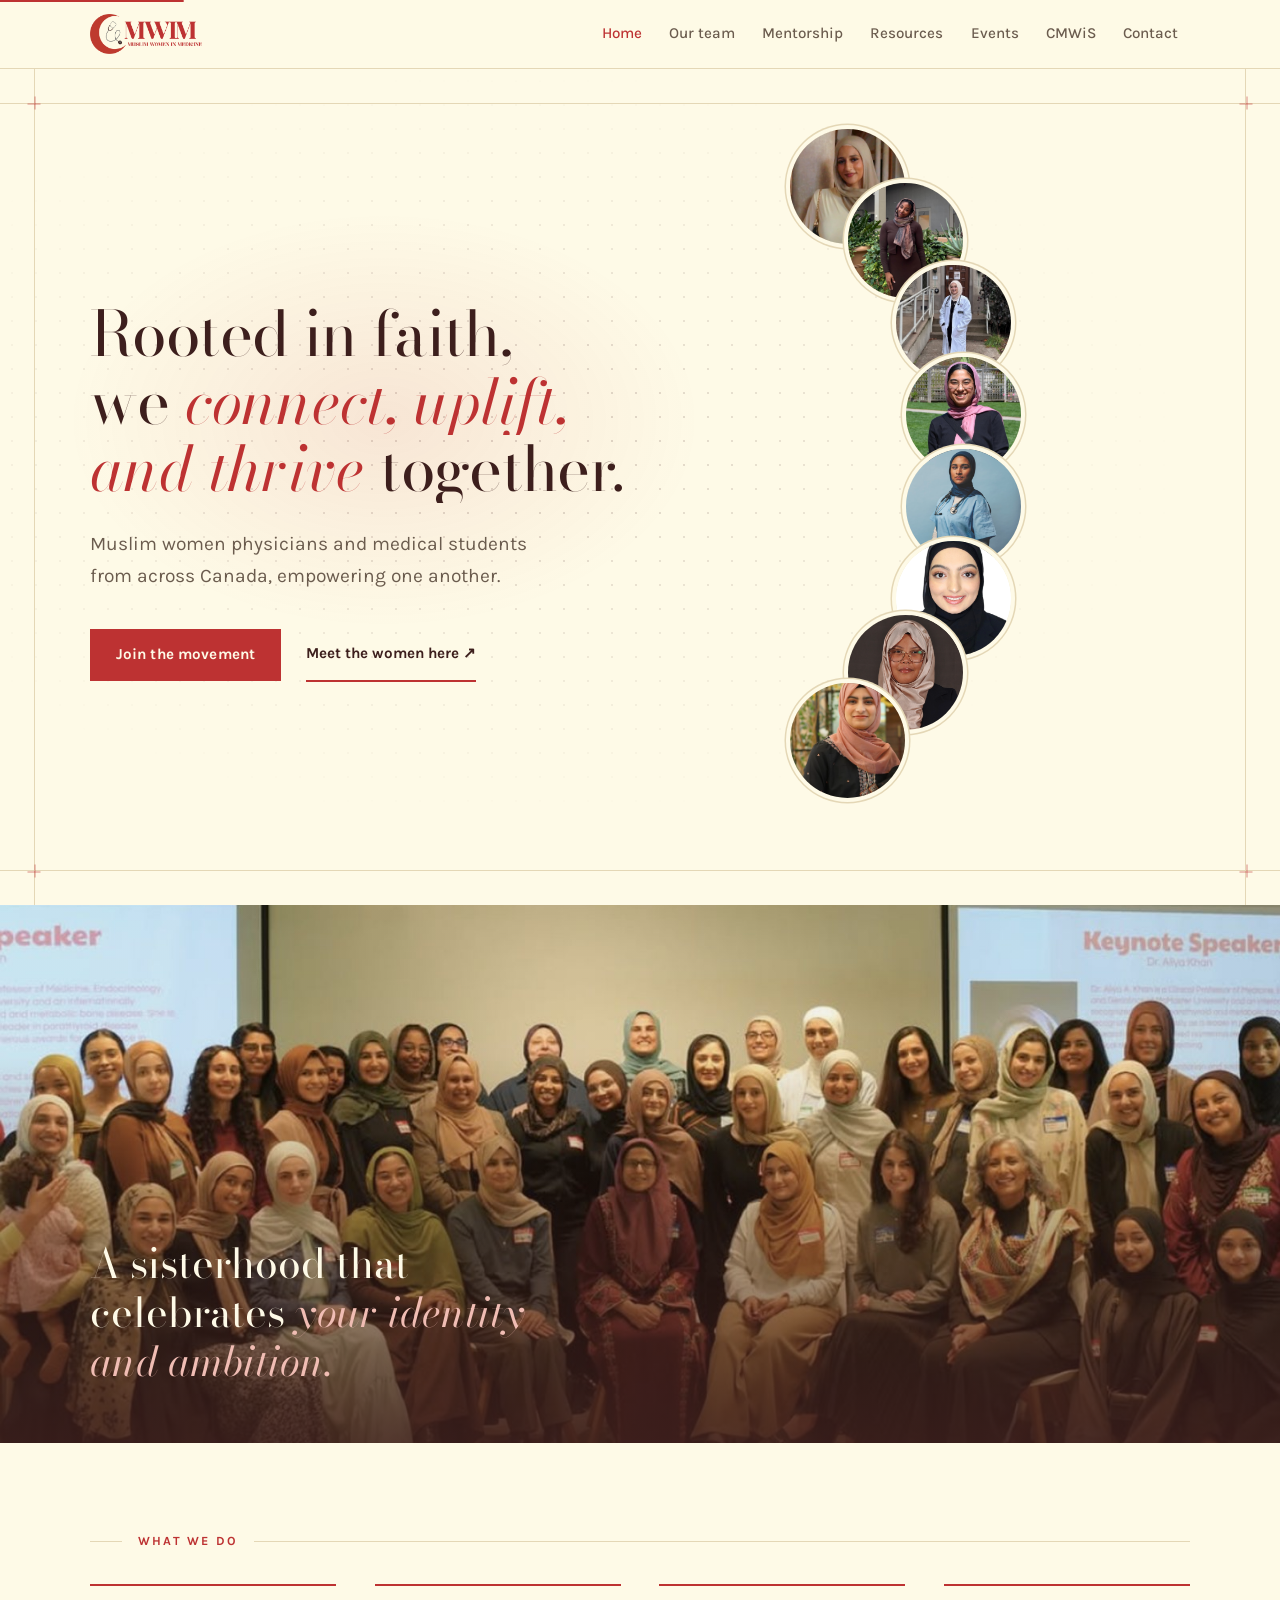
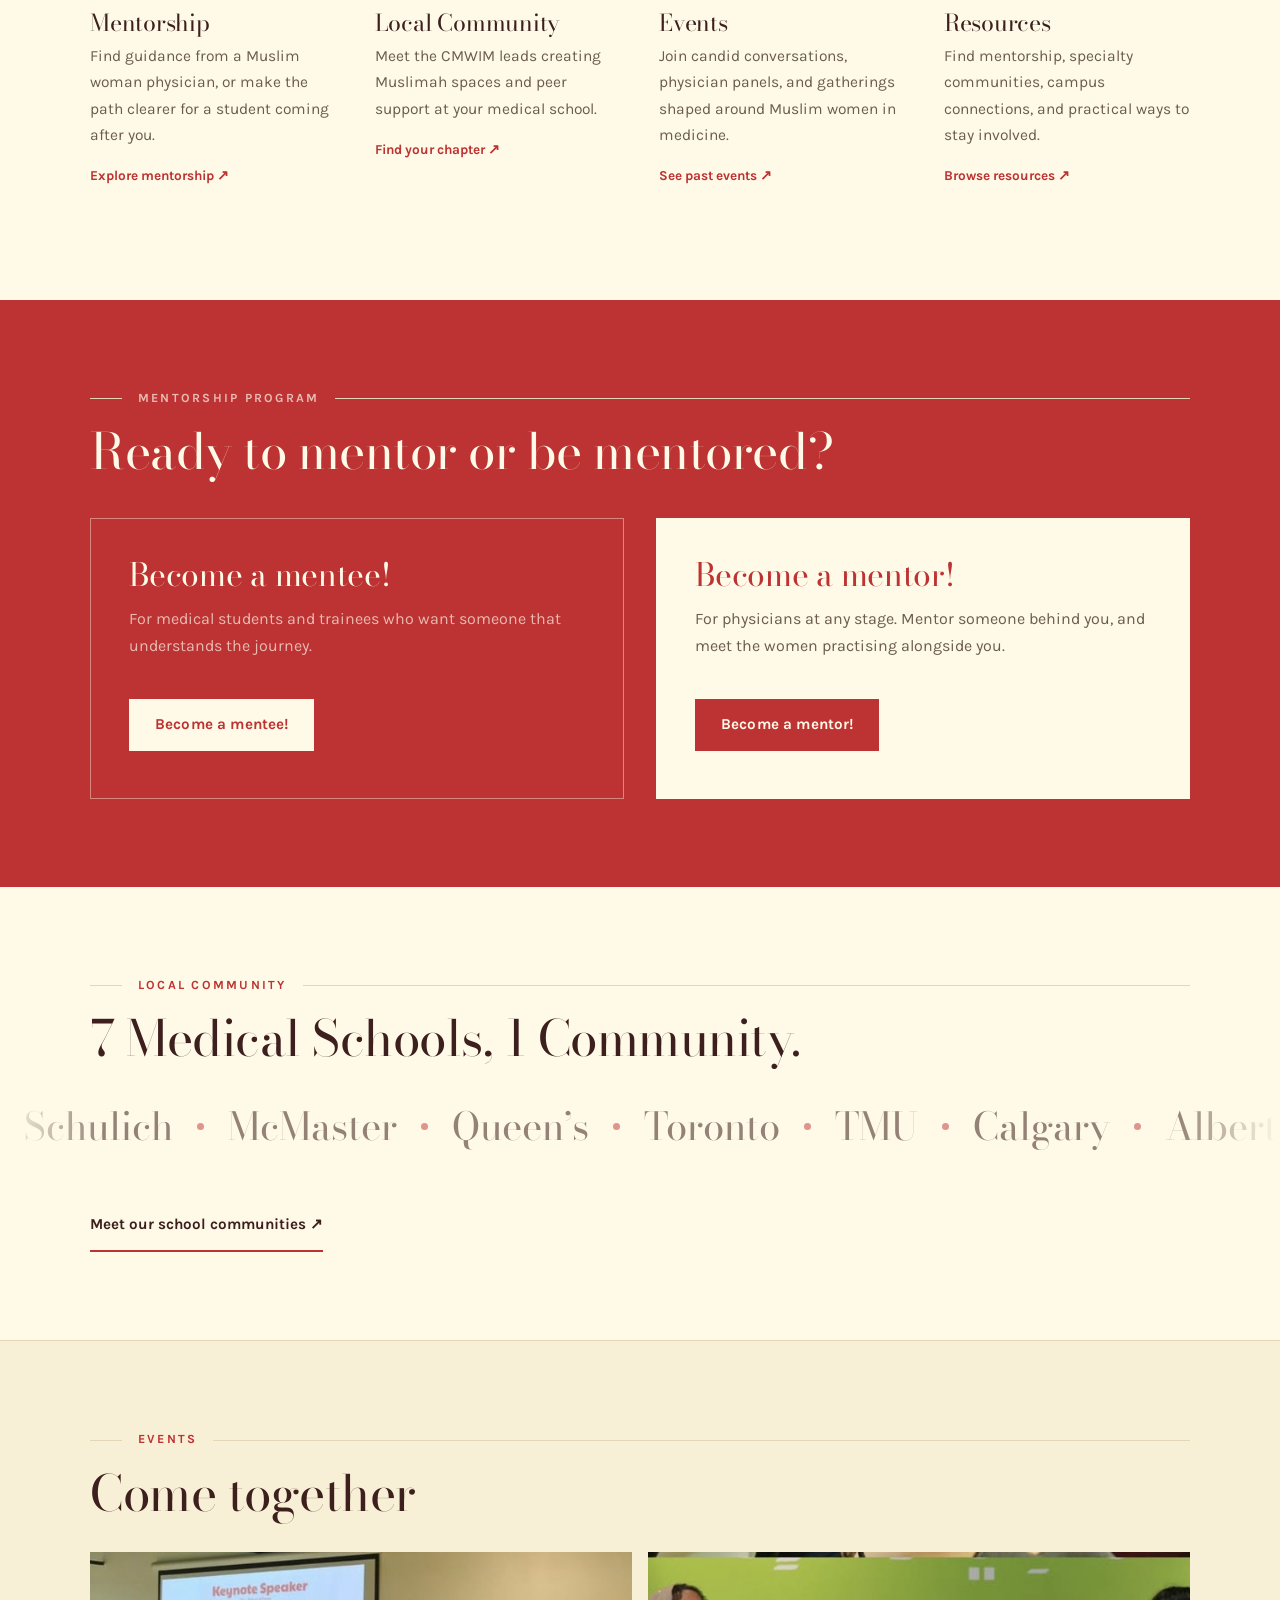
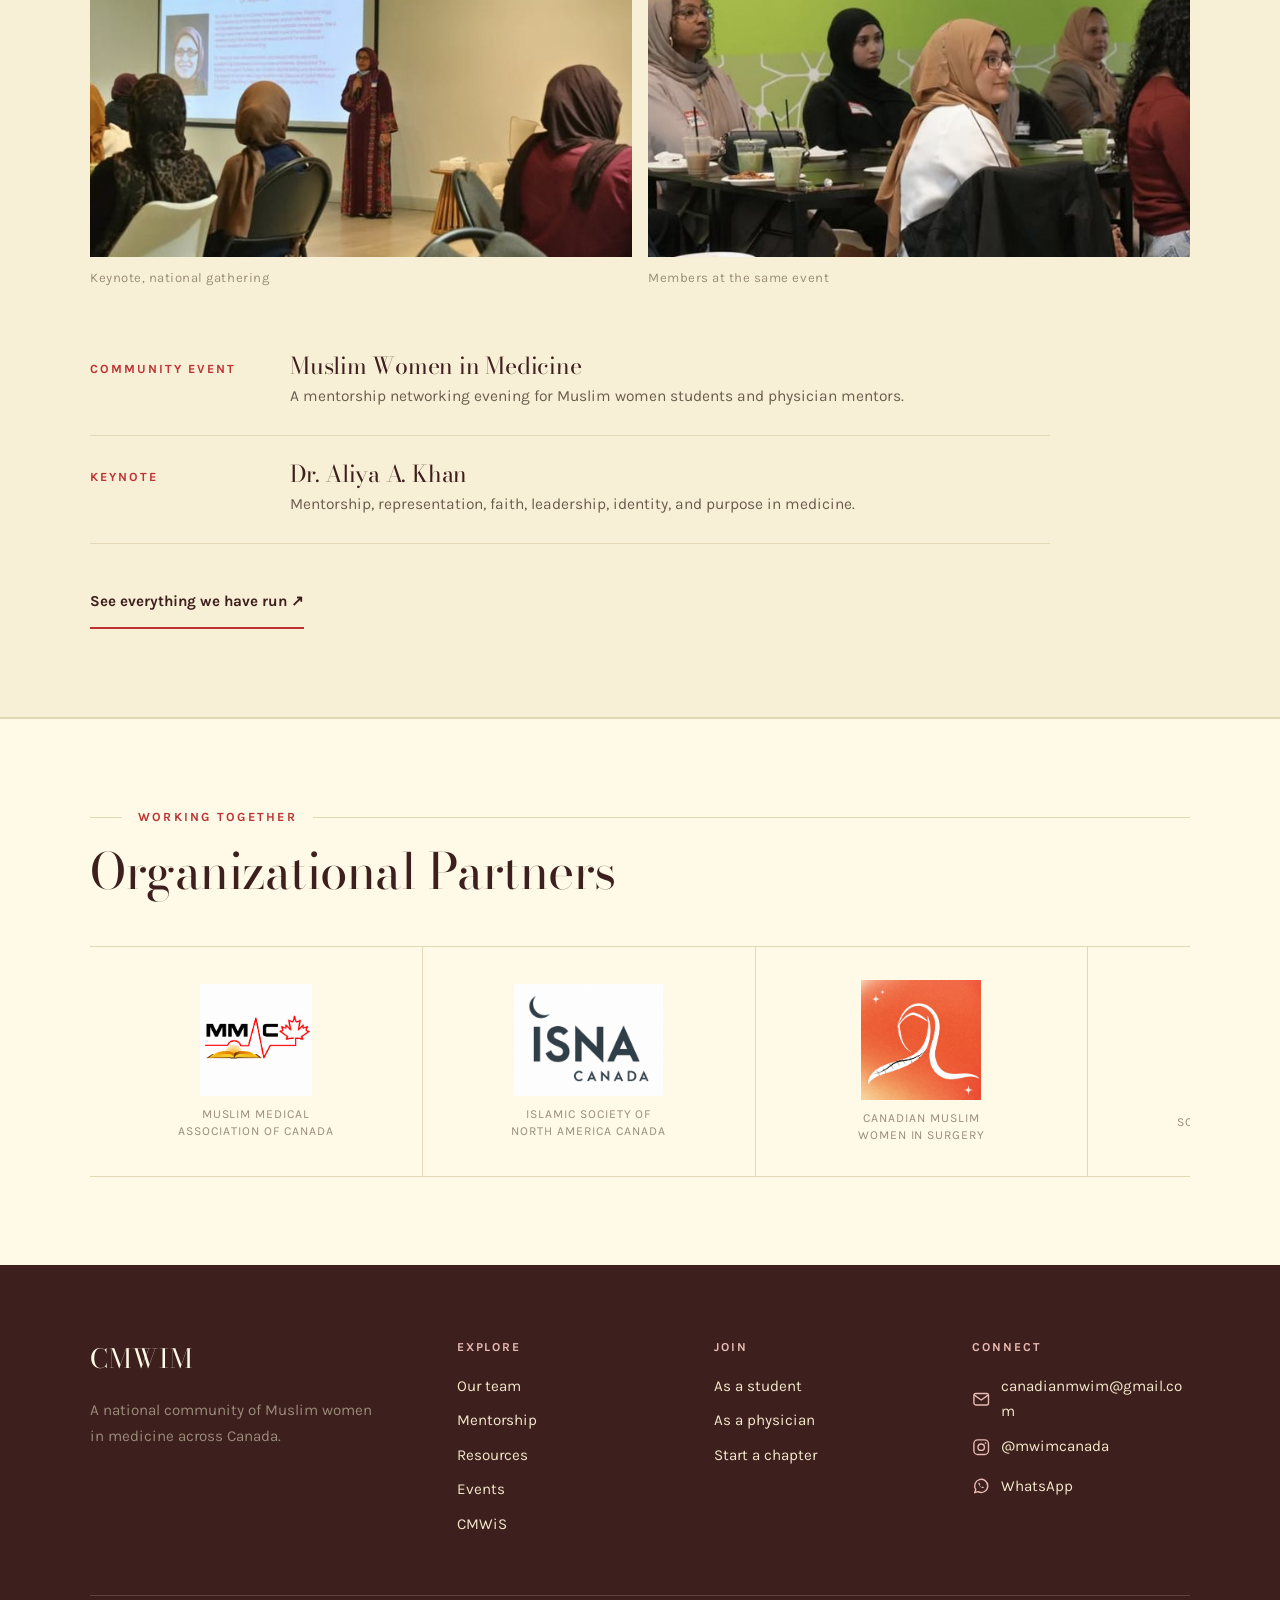
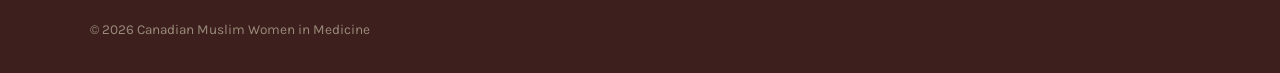
==== index.html @ daea1cd8 "Preserve homepage linked heading styles" ====
<!DOCTYPE html>
<html lang="en">
<head>
<meta charset="utf-8">
<meta name="viewport" content="width=device-width, initial-scale=1">
<title>CMWIM | Canadian Muslim Women in Medicine</title>
<meta name="description" content="Muslim women physicians and medical students from across Canada, empowering one another.">
<link rel="canonical" href="https://cmwim.org/">
<meta property="og:title" content="CMWIM | Canadian Muslim Women in Medicine">
<meta property="og:description" content="A national community of Muslim women across Canadian medicine.">
<meta property="og:type" content="website">
<meta name="theme-color" content="#BD3232">
<link rel="icon" href="assets/img/cmwim-favicon.png" type="image/png">
<link rel="preconnect" href="https://fonts.googleapis.com">
<link rel="preconnect" href="https://fonts.gstatic.com" crossorigin>
<link href="https://fonts.googleapis.com/css2?family=Bodoni+Moda:ital,opsz,wght@0,6..96,400;0,6..96,500;1,6..96,400&family=Karla:wght@400;500;700&display=swap" rel="stylesheet">
<script>document.documentElement.className+=" js";</script>
<link rel="stylesheet" href="assets/css/cmwim.css">
</head>
<body>
<a class="skip-link" href="#main">Skip to main content</a>
<div class="progress" id="progress" aria-hidden="true"></div>

<header class="site-head">
  <div class="wrap head-in">
    <a class="brand" href="index.html"><img src="assets/img/cmwim-logo-transparent.png" alt="CMWIM — Muslim Women in Medicine"></a>
    <button class="nav-toggle" type="button" aria-expanded="false" aria-controls="nav" aria-label="Menu"><span></span><span></span><span></span></button>
    <nav class="nav" id="nav" aria-label="Primary">
      <a href="index.html" aria-current="page">Home</a>
      <a href="team.html">Our team</a>
      <a href="mentorship.html">Mentorship</a>
      <a href="resources.html">Resources</a>
      <a href="events.html">Events</a>
      <a href="cmwis.html">CMWiS</a>
      <a href="contact.html">Contact</a>
    </nav>
  </div>
</header>

<main id="main">

  <section class="hero">
    <div class="hero-dots" aria-hidden="true"></div>
    <div class="hero-glow" aria-hidden="true"></div>
    <div class="hero-frame" aria-hidden="true">
      <i class="h" style="top:34px"></i><i class="h" style="bottom:34px"></i>
      <i class="v" style="left:34px"></i><i class="v" style="right:34px"></i>
      <i class="x" style="top:34px; left:34px; transform:translate(-50%,-50%)"></i>
      <i class="x" style="top:34px; right:34px; transform:translate(50%,-50%)"></i>
      <i class="x" style="bottom:34px; left:34px; transform:translate(-50%,50%)"></i>
      <i class="x" style="bottom:34px; right:34px; transform:translate(50%,50%)"></i>
    </div>
    <div class="wrap hero-grid">
      <div>
        <h1>
          <span class="hero-line"><span style="--d:80ms">Rooted in faith,</span></span>
          <span class="hero-line"><span style="--d:200ms">we <em>connect, uplift,</em></span></span>
          <span class="hero-line"><span style="--d:320ms"><em>and thrive</em> together.</span></span>
        </h1>
        <p class="hero-lede" data-reveal style="--d:520ms">Muslim women physicians and medical students from across Canada, empowering one another.</p>
        <div class="acts" data-reveal style="--d:640ms">
          <a class="act" href="#join">Join the movement</a>
          <a class="act-line" href="team.html">Meet the women here <span>&#8599;</span></a>
        </div>
      </div>
      <div class="arc" aria-hidden="true">
        <img class="arc-face" src="assets/img/team/noorq_western.png" alt="" width="118" height="118" style="left:92px; top:-28px; animation-delay:600ms;">
        <img class="arc-face" src="assets/img/team/taifa_western.jpg" alt="" width="118" height="118" style="left:150px; top:26px; animation-delay:690ms;">
        <img class="arc-face" src="assets/img/team/noors_western.jpg" alt="" width="118" height="118" style="left:198px; top:108px; animation-delay:780ms;">
        <img class="arc-face" src="assets/img/team/tehrim_uoft.png" alt="" width="118" height="118" style="left:208px; top:200px; animation-delay:870ms;">
        <img class="arc-face" src="assets/img/team/anam_tmu.png" alt="" width="118" height="118" style="left:208px; top:292px; object-position:50% 25%; animation-delay:960ms;">
        <img class="arc-face" src="assets/img/team/jenna_alberta.png" alt="" width="118" height="118" style="left:198px; top:384px; animation-delay:1050ms;">
        <img class="arc-face" src="assets/img/team/angela_calgary.png" alt="" width="118" height="118" style="left:150px; top:458px; animation-delay:1140ms;">
        <img class="arc-face" src="assets/img/team/emaan_mcmaster.png" alt="" width="118" height="118" style="left:92px; top:526px; animation-delay:1230ms;">
      </div>
    </div>
  </section>

  <section class="photo-band" data-reveal>
    <img src="assets/img/events/group-wide.jpg" alt="CMWIM members gathered at a national event." width="1600" height="758">
    <div class="photo-say"><div class="wrap"><p>A sisterhood that celebrates <em>your identity and ambition.</em></p></div></div>
  </section>

  <section class="band" id="what">
    <div class="wrap">
      <p class="kicker hairline" data-reveal>What we do</p>
      <div class="pillars">
        <a class="pillar" href="mentorship.html" data-reveal style="--d:0ms"><h3>Mentorship</h3><p>Find guidance from a Muslim woman physician, or make the path clearer for a student coming after you.</p><b>Explore mentorship &#8599;</b></a>
        <a class="pillar" href="team.html" data-reveal style="--d:90ms"><h3>Local Community</h3><p>Meet the CMWIM leads creating Muslimah spaces and peer support at your medical school.</p><b>Find your chapter &#8599;</b></a>
        <a class="pillar" href="events.html" data-reveal style="--d:180ms"><h3>Events</h3><p>Join candid conversations, physician panels, and gatherings shaped around Muslim women in medicine.</p><b>See past events &#8599;</b></a>
        <a class="pillar" href="resources.html" data-reveal style="--d:270ms"><h3>Resources</h3><p>Find mentorship, specialty communities, campus connections, and practical ways to stay involved.</p><b>Browse resources &#8599;</b></a>
      </div>
    </div>
  </section>

  <section class="band band-red" id="join">
    <div class="wrap">
      <p class="kicker hairline" data-reveal>Mentorship program</p>
      <h2 data-reveal style="--d:70ms"><a class="section-heading-link" href="mentorship.html">Ready to mentor or be mentored?</a></h2>
      <div class="ways">
        <div class="way" data-reveal style="--d:150ms">
          <h3>Become a mentee!</h3>
          <p>For medical students and trainees who want someone that understands the journey.</p>
          <a class="act act-cream" href="https://forms.gle/aQHRMRW82mnWYqWG6" target="_blank" rel="noopener">Become a mentee!</a>
        </div>
        <div class="way way-solid" data-reveal style="--d:260ms">
          <h3>Become a mentor!</h3>
          <p>For physicians at any stage. Mentor someone behind you, and meet the women practising alongside you.</p>
          <a class="act" href="https://forms.gle/qX7zPNKetVhHAFiw7" target="_blank" rel="noopener">Become a mentor!</a>
        </div>
      </div>
    </div>
  </section>

  <section class="band">
    <div class="wrap">
      <p class="kicker hairline" data-reveal>Local community</p>
      <h2 data-reveal style="--d:70ms"><a class="section-heading-link" href="team.html">7 Medical Schools, 1 Community.</a></h2>
    </div>
    <div class="marquee" data-reveal style="--d:150ms" aria-label="Chapters at Schulich, McMaster, Queen's, Toronto, TMU, Calgary and Alberta">
      <div class="marquee-row" aria-hidden="true"><span>Schulich</span><i></i><span>McMaster</span><i></i><span>Queen&rsquo;s</span><i></i><span>Toronto</span><i></i><span>TMU</span><i></i><span>Calgary</span><i></i><span>Alberta</span><i></i><span>Schulich</span><i></i><span>McMaster</span><i></i><span>Queen&rsquo;s</span><i></i><span>Toronto</span><i></i><span>TMU</span><i></i><span>Calgary</span><i></i><span>Alberta</span><i></i></div>
    </div>
    <div class="wrap"><p class="section-route" data-reveal><a class="act-line" href="team.html">Meet our school communities <span>&#8599;</span></a></p></div>
  </section>

  <section class="band band-warm">
    <div class="wrap">
      <p class="kicker hairline" data-reveal>Events</p>
      <h2 data-reveal style="--d:70ms"><a class="section-heading-link" href="events.html">Come together</a></h2>
      <div class="gallery">
        <figure data-reveal style="--d:150ms"><img src="assets/img/events/keynote.jpg" alt="A keynote speaker presenting to CMWIM members."><figcaption>Keynote, national gathering</figcaption></figure>
        <figure data-reveal style="--d:250ms"><img src="assets/img/events/audience.jpg" alt="CMWIM members listening at a national event."><figcaption>Members at the same event</figcaption></figure>
      </div>
      <div style="margin-top:2.4rem; max-width:60rem">
        <div class="event" data-reveal><div>Community Event</div><div><h3>Muslim Women in Medicine</h3><p>A mentorship networking evening for Muslim women students and physician mentors.</p></div></div>
        <div class="event" data-reveal style="--d:50ms"><div>Keynote</div><div><h3>Dr. Aliya A. Khan</h3><p>Mentorship, representation, faith, leadership, identity, and purpose in medicine.</p></div></div>
      </div>
      <p style="margin-top:2rem" data-reveal><a class="act-line" href="events.html">See everything we have run <span>&#8599;</span></a></p>
    </div>
  </section>

  <section class="band partners-section">
    <div class="wrap">
      <p class="kicker hairline" data-reveal>Working together</p>
      <h2 data-reveal style="--d:70ms">Organizational Partners</h2>
      <div class="partner-marquee" data-reveal style="--d:150ms" aria-label="Organizational partners: MMAC, ISNA Canada, Canadian Muslim Women in Surgery, and Schulich Open-Source Medicine">
        <div class="partner-row">
          <a class="partner-logo" href="https://muslimmeds.ca/" target="_blank" rel="noopener"><img src="assets/img/partners/mmac.png" alt=""><span>Muslim Medical Association of Canada</span></a>
          <a class="partner-logo" href="https://www.isnacanada.com/" target="_blank" rel="noopener"><img src="assets/img/partners/isna-canada.png" alt=""><span>Islamic Society of North America Canada</span></a>
          <a class="partner-logo" href="cmwis.html"><img class="partner-logo-square" src="assets/img/partners/cmwis.png" alt=""><span>Canadian Muslim Women in Surgery</span></a>
          <a class="partner-logo" href="resources.html"><img class="partner-logo-tall" src="assets/img/partners/schulich-open-source-medicine.png" alt=""><span>Schulich Open-Source Medicine</span></a>
          <a class="partner-logo" href="https://muslimmeds.ca/" target="_blank" rel="noopener" aria-hidden="true" tabindex="-1"><img src="assets/img/partners/mmac.png" alt=""><span>Muslim Medical Association of Canada</span></a>
          <a class="partner-logo" href="https://www.isnacanada.com/" target="_blank" rel="noopener" aria-hidden="true" tabindex="-1"><img src="assets/img/partners/isna-canada.png" alt=""><span>Islamic Society of North America Canada</span></a>
          <a class="partner-logo" href="cmwis.html" aria-hidden="true" tabindex="-1"><img class="partner-logo-square" src="assets/img/partners/cmwis.png" alt=""><span>Canadian Muslim Women in Surgery</span></a>
          <a class="partner-logo" href="resources.html" aria-hidden="true" tabindex="-1"><img class="partner-logo-tall" src="assets/img/partners/schulich-open-source-medicine.png" alt=""><span>Schulich Open-Source Medicine</span></a>
        </div>
      </div>
    </div>
  </section>

</main>

<footer class="site-foot">
  <div class="wrap">
    <div class="foot-grid">
      <div>
        <a class="brand" href="index.html"><b>CMWIM</b></a>
        <p style="margin-top:1rem; max-width:32ch; color:#9A8C7A">A national community of Muslim women in medicine across Canada.</p>
      </div>
      <div><h4>Explore</h4><ul><li><a href="team.html">Our team</a></li><li><a href="mentorship.html">Mentorship</a></li><li><a href="resources.html">Resources</a></li><li><a href="events.html">Events</a></li><li><a href="cmwis.html">CMWiS</a></li></ul></div>
      <div><h4>Join</h4><ul><li><a href="contact.html">As a student</a></li><li><a href="contact.html">As a physician</a></li><li><a href="contact.html">Start a chapter</a></li></ul></div>
      <div><h4>Connect</h4><ul class="social-links"><li><a href="mailto:canadianmwim@gmail.com"><svg aria-hidden="true"><use href="assets/img/social-icons.svg#email"></use></svg><span>canadianmwim@gmail.com</span></a></li><li><a href="https://www.instagram.com/mwimcanada/" target="_blank" rel="noopener"><svg aria-hidden="true"><use href="assets/img/social-icons.svg#instagram"></use></svg><span>@mwimcanada</span></a></li><li><a href="https://chat.whatsapp.com/C3Dkhe9xL327rBzmsGxE6L" target="_blank" rel="noopener"><svg aria-hidden="true"><use href="assets/img/social-icons.svg#whatsapp"></use></svg><span>WhatsApp</span></a></li></ul></div>
    </div>
    <div class="foot-end"><span>&copy; 2026 Canadian Muslim Women in Medicine</span></div>
  </div>
</footer>

<script src="assets/js/site.js"></script>
</body>
</html>
---- assets/css/cmwim.css ----
/* ==========================================================================
   CMWIM — Canadian Muslim Women in Medicine
   Brand: cream #FEFAE7 / red #BD3232 / warm ink #3D1F1D, sampled from the logo.
   Display face is Kelin Eator (commercial, self-hosted once licensed);
   Bodoni Moda stands in until the .woff2 files land.
   ========================================================================== */

/* Drop the licensed files in assets/fonts/ and this starts working.
@font-face {
  font-family: "Kelin Eator";
  src: url("../fonts/KelinEator.woff2") format("woff2");
  font-weight: 400; font-display: swap;
}
*/

:root {
  --cream:      #FEFAE7;
  --cream-deep: #F8F0D6;
  --cream-warm: #F3E8CC;
  --red:        #BD3232;
  --red-dark:   #98262A;
  --red-soft:   #E8BBB2;
  --ink:        #3D1F1D;
  --ink-mid:    #6B5C4E;
  --ink-soft:   #9A8C7A;
  --line:       #E4D7B6;

  --display: "Kelin Eator", "Bodoni Moda", Didot, "Playfair Display", Georgia, serif;
  --body: "Karla", -apple-system, BlinkMacSystemFont, "Segoe UI", sans-serif;

  --wrap: 1180px;
  --ease: cubic-bezier(.22,.68,.32,1);
}

*, *::before, *::after { box-sizing: border-box; }

html { -webkit-text-size-adjust: 100%; overflow-x: hidden; scroll-behavior: smooth; }
@media (prefers-reduced-motion: reduce) {
  html { scroll-behavior: auto; }
  *, *::before, *::after { animation-duration: .01ms !important; transition-duration: .01ms !important; }
}

body {
  margin: 0;
  background: var(--cream);
  color: var(--ink);
  font-family: var(--body);
  font-size: 1.0625rem;
  line-height: 1.7;
  -webkit-font-smoothing: antialiased;
}

h1, h2, h3 {
  font-family: var(--display);
  font-weight: 400;
  line-height: 1.08;
  letter-spacing: -.01em;
  margin: 0 0 .4em;
}
h1 { font-size: clamp(2.4rem, 5vw, 3.9rem); }
h2 { font-size: clamp(2rem, 4.2vw, 3.1rem); }
h3 { font-size: clamp(1.2rem, 2vw, 1.45rem); }

p { margin: 0 0 1.1em; }
p:last-child { margin-bottom: 0; }

a { color: var(--red); text-underline-offset: 4px; text-decoration-thickness: 1px; }

img { max-width: 100%; display: block; }

:focus-visible { outline: 3px solid var(--red); outline-offset: 3px; }

.skip-link {
  position: absolute; left: 0; top: 0; z-index: 200; transform: translateY(-120%);
  background: var(--red); color: var(--cream); padding: .8rem 1.3rem; font-weight: 700;
  text-decoration: none; border-radius: 0 0 6px 0;
}
.skip-link:focus { transform: none; }

.wrap { width: 100%; max-width: var(--wrap); margin-inline: auto; padding-inline: clamp(1.25rem, 4vw, 2.5rem); }
.wrap-tight { max-width: 780px; }

/* ---------------------------------------------------------- header ------ */

.site-head {
  position: sticky; top: 0; z-index: 90;
  background: rgba(254, 250, 231, .92);
  backdrop-filter: saturate(1.3) blur(10px);
  border-bottom: 1px solid var(--line);
}
.head-in { display: flex; align-items: center; gap: 1.1rem; min-height: 68px; }
.brand { display: flex; align-items: center; gap: .65rem; text-decoration: none; margin-right: auto; }
.site-head .brand img { display: block; width: 112px; height: auto; max-height: 40px; object-fit: contain; flex: none; }
.nav { display: flex; align-items: center; gap: .2rem; }
.nav a {
  padding: .5rem .75rem; font-size: .95rem; font-weight: 500;
  color: var(--ink-mid); text-decoration: none; transition: color .15s var(--ease);
}
.nav a:hover, .nav a[aria-current="page"] { color: var(--red); }
.nav a.act { color: var(--cream); padding: .8rem 1.4rem; margin-left: .6rem; }
.nav a.act:hover { color: var(--cream); background: var(--red-dark); }
.nav-toggle { display: none; width: 46px; height: 46px; background: none; border: 1px solid var(--line); cursor: pointer; color: var(--ink); }
.nav-toggle span { display: block; width: 20px; height: 1.5px; margin: 5px auto; background: currentColor; transition: transform .2s var(--ease), opacity .2s var(--ease); }
.nav-toggle[aria-expanded="true"] span:nth-child(1) { transform: translateY(6.5px) rotate(45deg); }
.nav-toggle[aria-expanded="true"] span:nth-child(2) { opacity: 0; }
.nav-toggle[aria-expanded="true"] span:nth-child(3) { transform: translateY(-6.5px) rotate(-45deg); }

@media (max-width: 940px) {
  .nav-toggle { display: block; }
  .nav {
    position: absolute; inset: 100% 0 auto; flex-direction: column; align-items: stretch;
    background: var(--cream); border-bottom: 1px solid var(--line);
    padding: .5rem clamp(1.25rem,4vw,2.5rem) 1.25rem;
  }
  .nav:not(.open) { display: none; }
  .nav a { padding: .85rem .25rem; font-size: 1.05rem; border-bottom: 1px solid var(--line); }
  .nav .act { margin-top: .75rem; text-align: center; }
}

/* ------------------------------------------------------------ act ------- */

.act {
  display: inline-block; padding: .8rem 1.6rem;
  background: var(--red); color: var(--cream); text-decoration: none;
  font-weight: 700; font-size: .95rem; letter-spacing: .01em;
  transition: background-color .18s var(--ease);
}
.act:hover { background: var(--red-dark); color: var(--cream); }
.act-line {
  display: inline-block; padding: .8rem 0; color: var(--ink); text-decoration: none;
  font-weight: 700; font-size: .95rem;
  border-bottom: 2px solid var(--red);
  transition: color .18s var(--ease);
}
.act-line:hover { color: var(--red); }
.acts { display: flex; flex-wrap: wrap; align-items: center; gap: 1.6rem; margin-top: 2.2rem; }
.section-heading-link:link,
.section-heading-link:visited,
.section-heading-link:hover,
.section-heading-link:active { color: inherit; text-decoration: none; }
.band-red .section-heading-link:link,
.band-red .section-heading-link:visited,
.band-red .section-heading-link:hover,
.band-red .section-heading-link:active { color: var(--cream); }
.section-route { margin-top: 2rem; }
.video-embed { margin-top: clamp(1.5rem, 4vw, 2.5rem); aspect-ratio: 16 / 9; overflow: hidden; background: var(--ink); box-shadow: 0 0 0 1px var(--line); }
.video-embed iframe { width: 100%; height: 100%; border: 0; display: block; }

/* ----------------------------------------------------------- hero ------- */

.hero { padding-block: clamp(3rem, 7vw, 5.5rem) clamp(3rem, 7vw, 5rem); }
.hero-grid { display: grid; grid-template-columns: minmax(0, 1.05fr) minmax(0, .95fr); gap: clamp(2rem, 5vw, 4rem); align-items: center; }
.hero h1 { max-width: none; }
.hero h1 em { font-style: italic; color: var(--red); }
.hero-lede { font-size: clamp(1.05rem, 1.6vw, 1.2rem); color: var(--ink-mid); max-width: 42ch; margin-top: 1.4rem; }

.arc { position: relative; height: 668px; }
.arc-face {
  position: absolute; width: clamp(104px, 9vw, 122px) !important; height: clamp(104px, 9vw, 122px) !important;
  border-radius: 50%; object-fit: cover; object-position: 50% 38%;
  box-shadow: 0 0 0 4px var(--cream), 0 0 0 5.5px var(--line);
}
.js .arc-face { animation: rise .7s var(--ease) backwards; }
.arc-face:hover { box-shadow: 0 0 0 4px var(--cream), 0 0 0 5.5px var(--red); }
@keyframes rise { from { opacity: 0; transform: translateY(14px) scale(.94); } }
.arc-crescent { position: absolute; inset: 0; z-index: -1; }

@media (max-width: 940px) {
  .hero-grid { grid-template-columns: 1fr; }
  .arc { height: 300px; order: -1; }
  .arc-face { transform: scale(.62); transform-origin: 40% 50%; }
}

/* ---------------------------------------------------------- bands ------- */

.band { padding-block: clamp(3.5rem, 7vw, 5.5rem); }
.band-warm { background: var(--cream-deep); border-block: 1px solid var(--line); }
.band-red { background: var(--red); color: var(--cream); }
.band-red h2 { color: var(--cream); }
.band-ink { background: var(--ink); color: var(--cream-warm); }

.kicker {
  font-size: .78rem; font-weight: 700; letter-spacing: .18em; text-transform: uppercase;
  color: var(--red); margin: 0 0 1rem;
}
.band-red .kicker, .band-ink .kicker { color: var(--red-soft); }

/* organizational partners — a continuous logo rail */
.partners-section { overflow: hidden; border-top: 1px solid var(--line); }
.partners-section h2 { margin-bottom: clamp(1.8rem, 4vw, 3rem); }
.partner-marquee { overflow: hidden; border-block: 1px solid var(--line); }
.partner-row { display: flex; width: max-content; animation: partner-scroll 28s linear infinite; }
.partner-marquee:hover .partner-row { animation-play-state: paused; }
.partner-logo {
  width: clamp(17rem, 26vw, 22rem); min-height: 11.5rem; padding: 1.8rem 2.25rem;
  display: flex; flex-direction: column; align-items: center; justify-content: center; gap: .65rem;
  color: var(--ink); text-align: center; text-decoration: none; border-right: 1px solid var(--line);
}
.partner-logo img { width: 100%; max-width: 12.5rem; height: 7rem; object-fit: contain; mix-blend-mode: multiply; }
.partner-logo img.partner-logo-square { width: 7.5rem; height: 7.5rem; }
.partner-logo img.partner-logo-tall { width: 7.5rem; height: 8rem; }
.partner-logo strong { font-family: var(--body); font-size: clamp(1.7rem, 3vw, 2.7rem); line-height: 1; letter-spacing: -.04em; }
.partner-logo strong i { display: block; margin-top: .45rem; font-size: .35em; font-style: normal; letter-spacing: .45em; text-transform: uppercase; }
.partner-logo span { max-width: 24ch; color: var(--ink-soft); font-size: .76rem; line-height: 1.35; text-transform: uppercase; letter-spacing: .08em; }
.partner-pending { opacity: .64; }
a.partner-logo:hover { color: var(--red); }
@keyframes partner-scroll { to { transform: translateX(-50%); } }

/* pull quote — replaces the "who we are" card */
.quote { display: grid; grid-template-columns: minmax(0, 1.15fr) minmax(0, 1fr); gap: clamp(2rem, 5vw, 4rem); align-items: start; }
.quote blockquote {
  margin: 0; font-family: var(--display); font-weight: 400;
  font-size: clamp(1.6rem, 3vw, 2.35rem); line-height: 1.22; color: var(--ink);
}
.quote blockquote span { color: var(--red); font-style: italic; }
.quote-body { color: var(--ink-mid); font-size: 1.03rem; }

/* the six offerings — a warm ruled list, not an icon-card grid */
.offer { display: grid; grid-template-columns: repeat(auto-fit, minmax(min(100%, 21rem), 1fr)); gap: 0 clamp(2rem, 5vw, 4rem); }
.offer-item { display: flex; gap: 1.1rem; padding: 1.6rem 0; border-bottom: 1px solid var(--line); }
.offer-item svg { flex: none; margin-top: .5rem; }
.offer-item h3 { margin-bottom: .25em; }
.offer-item p { color: var(--ink-mid); font-size: .97rem; margin: 0; }

/* two ways in */
.ways { display: grid; grid-template-columns: repeat(auto-fit, minmax(min(100%, 22rem), 1fr)); gap: clamp(1.25rem, 3vw, 2rem); margin-top: 2.5rem; }
.way { border: 1px solid rgba(254,250,231,.42); padding: clamp(1.75rem, 3vw, 2.5rem); }
.way h3 { color: var(--cream); font-size: clamp(1.5rem, 2.6vw, 2rem); }
.way p { color: var(--red-soft); font-size: 1rem; }
.way-solid { background: var(--cream); border-color: var(--cream); color: var(--ink); }
.way-solid li { color: var(--ink); }
.way-solid .act-line { color: var(--red); border-bottom-color: var(--red); }
.way-solid h3 { color: var(--red); }
.way-solid p { color: var(--ink-mid); }
.way ul { list-style: none; margin: 1.1rem 0 0; padding: 0; font-size: .95rem; }
.way li { padding: .45rem 0; border-top: 1px solid rgba(254,250,231,.24); }
.way-solid li { border-top-color: var(--line); }
.way .act-line { color: inherit; border-bottom-color: currentColor; margin-top: 1.2rem; }

/* chapters */
.chapters { display: flex; flex-wrap: wrap; gap: 0 2.4rem; }
.chapter { padding: .9rem 0; border-bottom: 1px solid var(--line); flex: 1 1 13rem; }
.chapter b { font-family: var(--display); font-weight: 400; font-size: 1.35rem; display: block; }
.chapter span { font-size: .82rem; color: var(--ink-soft); letter-spacing: .06em; text-transform: uppercase; }

/* events */
.event { display: grid; grid-template-columns: 11rem 1fr; gap: 1.5rem; padding: 1.6rem 0; border-bottom: 1px solid var(--line); }
.event > div:first-child { font-size: .78rem; font-weight: 700; letter-spacing: .16em; text-transform: uppercase; color: var(--red); padding-top: .35rem; }
.event h3 { margin-bottom: .2em; }
.event p { color: var(--ink-mid); font-size: .97rem; margin: 0; }
@media (max-width: 640px) { .event { grid-template-columns: 1fr; gap: .4rem; } }

/* footer */
.site-foot { background: var(--ink); color: var(--cream-warm); padding-block: clamp(3rem, 6vw, 4.5rem) 2rem; font-size: .95rem; }
.foot-grid { display: grid; gap: 2.5rem; grid-template-columns: minmax(0, 1.5fr) repeat(auto-fit, minmax(8.5rem, 1fr)); }
.site-foot h4 { font-family: var(--body); font-size: .76rem; font-weight: 700; letter-spacing: .16em; text-transform: uppercase; color: var(--red-soft); margin: 0 0 1rem; }
.site-foot ul { list-style: none; margin: 0; padding: 0; }
.site-foot li { margin-bottom: .55rem; }
.site-foot a { color: var(--cream-warm); text-decoration: none; overflow-wrap: anywhere; }
.site-foot a:hover { color: #fff; text-decoration: underline; }
.social-links a { display: inline-flex; align-items: center; gap: .65rem; }
.social-links svg { width: 1.15rem; height: 1.15rem; flex: none; color: var(--red-soft); }
.social-links a:hover svg { color: #fff; }
.site-foot .brand b { font-family: var(--display); font-size: 1.65rem; font-weight: 400; letter-spacing: .04em; color: var(--cream); }
.foot-end { margin-top: 3rem; padding-top: 1.4rem; border-top: 1px solid rgba(254,250,231,.16); display: flex; flex-wrap: wrap; gap: 1rem; justify-content: space-between; font-size: .85rem; color: var(--ink-soft); }

.reveal { opacity: 0; transform: translateY(16px); transition: opacity .7s var(--ease), transform .7s var(--ease); }
.reveal.on { opacity: 1; transform: none; }
@media (prefers-reduced-motion: reduce) { .reveal, .arc-face { opacity: 1; transform: none; animation: none; } }

/* ------------------------------------------------------ photography ----- */

.photo-band { position: relative; }
.photo-band img { width: 100%; height: clamp(20rem, 42vw, 34rem); object-fit: cover; object-position: 50% 34%; }
.photo-cap {
  font-size: .78rem; letter-spacing: .14em; text-transform: uppercase;
  color: var(--ink-soft); padding-top: .9rem;
}

.said { display: grid; grid-template-columns: minmax(0, 1fr) minmax(0, 1fr); gap: clamp(2rem, 5vw, 4rem); align-items: center; }
.said blockquote {
  margin: 0; font-family: var(--display); font-weight: 400;
  font-size: clamp(1.75rem, 3.4vw, 2.7rem); line-height: 1.18; color: var(--ink);
}
.said blockquote em { font-style: italic; color: var(--red); }
@media (max-width: 860px) { .said { grid-template-columns: 1fr; } }

.gallery { display: grid; grid-template-columns: repeat(auto-fit, minmax(min(100%, 18rem), 1fr)); gap: 1rem; margin-top: 2rem; }
.gallery figure { margin: 0; }
.gallery img { width: 100%; height: auto; aspect-ratio: 16 / 9; object-fit: cover; }
.gallery figcaption { font-size: .82rem; color: var(--ink-soft); padding-top: .6rem; letter-spacing: .04em; }

.pillars { display: grid; grid-template-columns: repeat(auto-fit, minmax(min(100%, 15rem), 1fr)); gap: 0 clamp(1.5rem, 3vw, 2.75rem); margin-top: 2rem; }
.pillar { padding: 1.5rem 0; border-top: 2px solid var(--red); }
.pillar h3 { margin-bottom: .35em; }
.pillar p { color: var(--ink-mid); font-size: .97rem; margin: 0; }
a.pillar { display: flex; flex-direction: column; color: var(--ink); text-decoration: none; }
a.pillar b { margin-top: 1rem; color: var(--red); font-size: .85rem; }

/* buttons that sit on the red field — .act's own red would vanish there */
.act-cream { background: var(--cream); color: var(--red); }
.act-cream:hover { background: #fff; color: var(--red-dark); }
.way .act, .way .act-cream { margin-top: 1.4rem; }
.way-solid .act { background: var(--red); color: var(--cream); }
.way-solid .act:hover { background: var(--red-dark); color: var(--cream); }

/* =========================================================== motion ===== */

/* hidden only when JS is running, so the page is never blank without it */
.js [data-reveal] {
  opacity: 0; transform: translateY(22px);
  transition: opacity .8s var(--ease), transform .8s var(--ease);
  transition-delay: var(--d, 0ms);
}
.js [data-reveal].seen { opacity: 1; transform: none; }

/* hero enters as a sequence rather than all at once */
.hero-line { display: block; overflow: hidden; }
@media (min-width: 941px) { .hero-line { white-space: nowrap; } }
.hero-line > span { display: block; }
.js .hero-line > span { transform: translateY(105%); animation: lineUp .9s var(--ease) forwards; animation-delay: var(--d, 0ms); }
@keyframes lineUp { to { transform: none; } }

.site-head { transition: box-shadow .3s var(--ease), min-height .3s var(--ease); }
.site-head.stuck { box-shadow: 0 1px 0 var(--line), 0 8px 30px rgba(61,31,29,.07); }
.site-head.stuck .head-in { min-height: 62px; }

/* buttons: the arrow moves, the button does not jump */
.act, .act-line { position: relative; }
.act-line span { display: inline-block; transition: transform .25s var(--ease); }
.act-line:hover span { transform: translateX(5px); }
.act { overflow: hidden; }
.act::after {
  content: ""; position: absolute; inset: 0; background: rgba(255,255,255,.16);
  transform: translateX(-101%); transition: transform .35s var(--ease);
}
.act:hover::after { transform: none; }

/* pillars: the rule draws itself in */
.pillar { position: relative; border-top: 2px solid var(--line); transition: border-color .3s var(--ease); }
.pillar::before {
  content: ""; position: absolute; left: 0; top: -2px; height: 2px; width: 0;
  background: var(--red); transition: width .5s var(--ease);
}
.pillar.seen::before { width: 100%; transition-delay: calc(var(--d, 0ms) + 180ms); }
.pillar h3 { transition: color .25s var(--ease); }
.pillar:hover h3 { color: var(--red); }

/* photo band: slow drift, plus a scrim so type can sit on it */
.photo-band { position: relative; overflow: hidden; }
.js .photo-band img { transform: scale(1.06); transition: transform 1.6s var(--ease); }
.js .photo-band.seen img { transform: scale(1); }
.photo-band::after {
  content: ""; position: absolute; inset: 0;
  background: linear-gradient(to top, rgba(61,31,29,.86) 0%, rgba(61,31,29,.34) 42%, rgba(61,31,29,.06) 72%);
}
.photo-say {
  position: absolute; left: 0; right: 0; bottom: 0; z-index: 2;
  padding-block: clamp(2rem, 5vw, 3.5rem);
}
.photo-say p {
  font-family: var(--display); font-size: clamp(1.5rem, 3.2vw, 2.6rem);
  line-height: 1.2; color: var(--cream); max-width: 20ch; margin: 0;
}
.photo-say p em { font-style: italic; color: #F0BDB4; }

/* chapters as a slow marquee instead of a static grid of eight boxes */
.marquee { overflow: hidden; padding-block: .5rem; -webkit-mask-image: linear-gradient(90deg, transparent, #000 8%, #000 92%, transparent); mask-image: linear-gradient(90deg, transparent, #000 8%, #000 92%, transparent); }
.marquee-row { display: flex; width: max-content; animation: slide 38s linear infinite; }
.marquee:hover .marquee-row { animation-play-state: paused; }
.marquee-row > span {
  font-family: var(--display); font-size: clamp(1.6rem, 3vw, 2.5rem);
  padding: 0 1.5rem; color: var(--ink); white-space: nowrap; opacity: .55;
  transition: opacity .3s var(--ease), color .3s var(--ease);
}
.marquee-row > span:hover { opacity: 1; color: var(--red); }
.marquee-row > i { align-self: center; width: 7px; height: 7px; border-radius: 50%; background: var(--red); opacity: .5; flex: none; }
@keyframes slide { to { transform: translateX(-50%); } }

/* gallery hover */
.gallery figure { overflow: hidden; }
.gallery img { transition: transform .7s var(--ease); }
.gallery figure:hover img { transform: scale(1.05); }

/* portraits drift gently once they have arrived */
.arc-face { transition: box-shadow .3s var(--ease), transform .4s var(--ease); }
.arc-face:hover { transform: scale(1.07); z-index: 3; }

@media (prefers-reduced-motion: reduce) {
  .js [data-reveal] { opacity: 1; transform: none; }
  .hero-line > span { transform: none; animation: none; }
  .photo-band img { transform: none; }
  .marquee-row { animation: none; }
}

/* =================================================== watermelon port ====
   Motion mechanics adapted from Watermelon Platform (MIT), translated from
   React + Framer Motion to plain CSS and JS, and recoloured to CMWIM.
   github.com/WatermelonCorp/watermelon-platform
   ======================================================================== */

:root { --wm-ease: cubic-bezier(.16, 1, .3, 1); }

/* their reveal adds a blur to the fade, which reads softer than a plain fade */
.js [data-reveal] {
  opacity: 0; transform: translateY(20px); filter: blur(4px);
  transition: opacity .85s var(--wm-ease), transform .85s var(--wm-ease), filter .85s var(--wm-ease);
  transition-delay: var(--d, 0ms);
}
.js [data-reveal].seen { opacity: 1; transform: none; filter: blur(0); }

/* scroll progress, spring-smoothed in JS */
.progress {
  position: fixed; top: 0; left: 0; height: 2px; width: 100%;
  transform: scaleX(0); transform-origin: 0 50%;
  background: var(--red); z-index: 200; pointer-events: none;
}

/* hero atmosphere: dot grid, warm glow, technical frame */
.hero { position: relative; overflow: hidden; }
.hero-dots {
  position: absolute; inset: 0; pointer-events: none;
  background-image: radial-gradient(circle at center, rgba(61,31,29,.16) 1px, transparent 1px);
  background-size: 24px 24px;
  -webkit-mask-image: radial-gradient(ellipse 70% 60% at 40% 45%, #000 10%, transparent 75%);
  mask-image: radial-gradient(ellipse 70% 60% at 40% 45%, #000 10%, transparent 75%);
}
.hero-glow {
  position: absolute; top: 42%; left: 30%; width: 640px; height: 420px;
  transform: translate(-50%, -50%); pointer-events: none; border-radius: 50%;
  background: radial-gradient(ellipse at center, rgba(189,50,50,.10) 0%, rgba(189,50,50,.04) 42%, transparent 70%);
  animation: glowIn 1.5s var(--wm-ease) both .3s;
}
@keyframes glowIn { from { opacity: 0; transform: translate(-50%,-50%) scale(.8); } }

.hero-frame { position: absolute; inset: 0; pointer-events: none; }
.hero-frame i { position: absolute; background: var(--line); }
.hero-frame .h { left: 0; right: 0; height: 1px; }
.hero-frame .v { top: 0; bottom: 0; width: 1px; }
.hero-frame .x { width: 13px; height: 13px; background: none; }
.hero-frame .x::before, .hero-frame .x::after { content: ""; position: absolute; background: var(--red); opacity: .55; }
.hero-frame .x::before { left: 0; right: 0; top: 50%; height: 1px; }
.hero-frame .x::after  { top: 0; bottom: 0; left: 50%; width: 1px; }
@media (max-width: 1100px) { .hero-frame { display: none; } }

/* the tagline highlight walks across the three words */
.tagline { display: inline-flex; gap: .55rem; align-items: center; }
.tagline b {
  font-weight: 700; color: var(--ink-soft);
  transition: color .45s var(--wm-ease), filter .45s var(--wm-ease), transform .45s var(--wm-ease);
}
.tagline b.lit { color: var(--red); transform: translateY(-1px); }
.tagline i { width: 3px; height: 3px; border-radius: 50%; background: var(--ink-soft); opacity: .6; }

/* their press state and diagonal arrow */
.act:active, .act-line:active { transform: scale(.97); }
.act, .act-line { transition: transform .15s var(--wm-ease), background-color .18s var(--ease), color .18s var(--ease); }
.act-line:hover span { transform: translate(4px, -3px); }

/* label between hairlines */
.hairline { display: flex; align-items: center; gap: 1rem; }
.hairline::before, .hairline::after { content: ""; height: 1px; background: var(--line); }
.hairline::before { width: 2rem; flex: none; }
.hairline::after { flex: 1; }

/* portraits raise above their neighbours on hover */
.arc-face:hover { transform: scale(1.06); z-index: 20; box-shadow: 0 0 0 4px var(--cream), 0 0 0 5.5px var(--red), 0 14px 34px rgba(61,31,29,.2); }

@media (prefers-reduced-motion: reduce) {
  .hero-glow, .progress { animation: none; }
  .js [data-reveal] { filter: none; }
}

/* ============================================================= team ===== */

.page-head { padding-block: clamp(2.5rem, 6vw, 4.5rem) clamp(1.5rem, 3vw, 2.5rem); border-bottom: 1px solid var(--line); }
.page-head h1 { font-size: clamp(2.2rem, 5vw, 3.6rem); max-width: 18ch; }
.page-head p { color: var(--ink-mid); max-width: 52ch; margin-top: .8rem; }

.roster { padding-block: clamp(2rem, 4vw, 3rem); }
.roster + .roster { padding-top: 0; }
.roster-label { display: flex; align-items: center; gap: 1rem; margin-bottom: 1.6rem; }
.roster-label span { font-size: .78rem; font-weight: 700; letter-spacing: .18em; text-transform: uppercase; color: var(--red); }
.roster-label::after { content: ""; flex: 1; height: 1px; background: var(--line); }

.faces { display: flex; flex-wrap: wrap; gap: clamp(1.75rem, 3.5vw, 3rem); }
.face {
  appearance: none; background: none; border: 0; padding: 0; cursor: pointer;
  display: flex; flex-direction: column; align-items: center; gap: .7rem;
  width: 12rem; font-family: inherit; color: inherit;
}
.face img {
  width: 164px; height: 164px; border-radius: 50%; object-fit: cover; object-position: 50% 38%;
  box-shadow: 0 0 0 4px var(--cream), 0 0 0 5.5px var(--line);
  transition: box-shadow .28s var(--wm-ease), transform .28s var(--wm-ease);
}
.face img[src*="amena_calgary"], .arc-face[src*="amena_calgary"] { object-position: 50% 32%; }
.face img[src*="taifa_western"], .arc-face[src*="taifa_western"] { object-position: 50% 25%; }
.face:hover img { transform: scale(1.05); box-shadow: 0 0 0 4px var(--cream), 0 0 0 5.5px var(--red); }
.face[aria-expanded="true"] img { box-shadow: 0 0 0 4px var(--cream), 0 0 0 6px var(--red); transform: scale(1.05); }
.face b { font-weight: 500; font-size: .9rem; line-height: 1.25; text-align: center; }
.face i { font-style: normal; font-size: .72rem; letter-spacing: .1em; text-transform: uppercase; color: var(--ink-soft); }
@media (max-width: 500px) {
  .faces { gap: 1.5rem .75rem; justify-content: space-between; }
  .face { width: calc(50% - .5rem); }
  .face img { width: 142px; height: 142px; }
}

.bio {
  overflow: hidden; max-height: 0;
  transition: max-height .5s var(--wm-ease), opacity .35s var(--wm-ease), margin .5s var(--wm-ease);
  opacity: 0; margin-top: 0;
}
.bio.open { max-height: 80rem; opacity: 1; margin-top: 1.6rem; }
.bio-in { display: flex; gap: 1.25rem; background: var(--cream-deep); border-left: 4px solid var(--red); padding: clamp(1.25rem, 3vw, 1.9rem); }
.bio-in h3 { margin-bottom: .15em; font-size: clamp(1.25rem, 2.4vw, 1.6rem); }
.bio-in .role { font-size: .78rem; font-weight: 700; letter-spacing: .14em; text-transform: uppercase; color: var(--red); }
.bio-in p { color: var(--ink-mid); margin: .8rem 0 0; font-size: 1rem; }
.bio-close {
  appearance: none; background: none; border: 1px solid var(--line); color: var(--ink-mid);
  font-family: inherit; font-size: .8rem; padding: .4rem .8rem; cursor: pointer; align-self: flex-start;
}
.bio-close:hover { border-color: var(--red); color: var(--red); }

/* =========================================================== events ===== */

.archive { display: grid; grid-template-columns: 15rem 1fr; gap: clamp(1.5rem, 4vw, 2.5rem); padding: clamp(1.5rem, 3vw, 2.25rem) 0; border-bottom: 1px solid var(--line); align-items: start; }
.archive img { width: 100%; aspect-ratio: 4 / 3; object-fit: cover; }
.archive img.event-natural { aspect-ratio: auto; object-fit: contain; }
.archive h3 { margin-bottom: .2em; }
.archive p { color: var(--ink-mid); font-size: .97rem; margin: 0; }
.archive .meta { font-size: .76rem; font-weight: 700; letter-spacing: .14em; text-transform: uppercase; color: var(--red); margin-bottom: .5rem; }
.archive-text { grid-template-columns: 1fr; padding-left: clamp(0rem, 3vw, 2.5rem); }
.archive-text > div { max-width: 58rem; }
@media (max-width: 720px) { .archive { grid-template-columns: 1fr; } }

.initiative { border-top: 2px solid var(--red); padding-top: 1.2rem; }
.initiative h3 { margin-bottom: .25em; }
.initiative p { color: var(--ink-mid); font-size: .95rem; margin: 0; }

/* ======================================================== resources ===== */

.resource-grid { display: grid; grid-template-columns: repeat(2, minmax(0, 1fr)); margin-top: 2rem; border-top: 1px solid var(--line); border-left: 1px solid var(--line); }
.resource-card { min-height: 18rem; padding: clamp(1.5rem, 4vw, 2.5rem); display: flex; flex-direction: column; color: var(--ink); text-decoration: none; border-right: 1px solid var(--line); border-bottom: 1px solid var(--line); transition: background-color .25s var(--ease); }
.resource-card:hover { background: var(--cream-deep); color: var(--ink); }
.resource-card > span { color: var(--red); font-size: .75rem; font-weight: 700; letter-spacing: .16em; }
.resource-card h2 { margin-top: auto; font-size: clamp(1.65rem, 3vw, 2.35rem); }
.resource-card p { max-width: 42ch; color: var(--ink-mid); font-size: .96rem; }
.resource-card b { color: var(--red); font-size: .9rem; }
@media (max-width: 700px) { .resource-grid { grid-template-columns: 1fr; } .resource-card { min-height: 15rem; } }
.resource-feature { margin-top: 2rem; padding: clamp(1.5rem, 4vw, 2.5rem); display: flex; align-items: flex-end; justify-content: space-between; gap: 2rem; color: var(--ink); text-decoration: none; background: var(--cream); border-left: 4px solid var(--red); transition: transform .25s var(--ease), box-shadow .25s var(--ease); }
.resource-feature:hover { color: var(--ink); transform: translateY(-3px); box-shadow: 0 16px 35px rgba(61,31,29,.09); }
.resource-feature > div > span { color: var(--red); font-size: .75rem; font-weight: 700; letter-spacing: .16em; text-transform: uppercase; }
.resource-feature h2 { margin-top: .7rem; font-size: clamp(1.65rem, 3vw, 2.45rem); }
.resource-feature p { color: var(--ink-mid); margin: 0; }
.resource-feature > b { flex: none; color: var(--red); font-size: .9rem; }
.resource-feature + .resource-feature { margin-top: 1.25rem; }
@media (max-width: 640px) { .resource-feature { align-items: flex-start; flex-direction: column; } }

/* ====================================================== mentorship ===== */

.accordion { margin-top: 2rem; }
.accordion-item { border: 1px solid var(--line); background: var(--cream); }
.accordion-item h3 { margin: 0; }
.accordion-trigger { width: 100%; min-height: 5.5rem; padding: 1.35rem clamp(1.25rem, 3vw, 2rem); display: flex; align-items: center; justify-content: space-between; gap: 1.5rem; appearance: none; border: 0; background: transparent; color: var(--ink); cursor: pointer; text-align: left; font: inherit; }
.accordion-trigger span { font-family: var(--display); font-size: clamp(1.3rem, 2.5vw, 1.75rem); }
.accordion-trigger i { position: relative; width: 1.4rem; height: 1.4rem; flex: none; }
.accordion-trigger i::before, .accordion-trigger i::after { content: ""; position: absolute; left: 0; top: 50%; width: 100%; height: 1.5px; background: var(--red); transition: transform .25s var(--ease); }
.accordion-trigger i::after { transform: rotate(90deg); }
.accordion-trigger:hover, .accordion-item.is-open .accordion-trigger { color: var(--red); background: var(--cream-deep); }
.accordion-item.is-open .accordion-trigger { border-bottom: 1px solid var(--line); }
.accordion-item.is-open .accordion-trigger i::after { transform: rotate(0); }
.accordion-panel { display: grid; grid-template-rows: 0fr; transition: grid-template-rows .4s var(--ease); }
.accordion-item.is-open .accordion-panel { grid-template-rows: 1fr; }
.accordion-panel > .template-body { overflow: hidden; }
.template-body { max-width: 58rem; padding: 0 clamp(1.5rem, 4vw, 2.75rem); margin: 0; border-left: 4px solid transparent; }
.accordion-item.is-open .template-body { padding-block: clamp(1.5rem, 4vw, 2.75rem); border-left-color: var(--red); }
.template-body p { color: var(--ink-mid); }
.template-body mark { padding: .05em .3em; background: var(--cream-warm); color: var(--red-dark); border-bottom: 1px solid var(--red-soft); }
.template-body a { overflow-wrap: anywhere; }

/* ========================================================== contact ===== */

.reach { display: flex; align-items: center; gap: 1.1rem; padding: 1.3rem 0; border-bottom: 1px solid var(--line); text-decoration: none; color: var(--ink); transition: padding-left .25s var(--wm-ease); }
.reach:hover { padding-left: .6rem; }
.reach svg { flex: none; color: var(--red); }
.reach b { display: block; font-size: 1.05rem; font-weight: 500; }
.reach span { font-size: .92rem; color: var(--ink-soft); }
.reach em { margin-left: auto; font-style: normal; color: var(--red); }
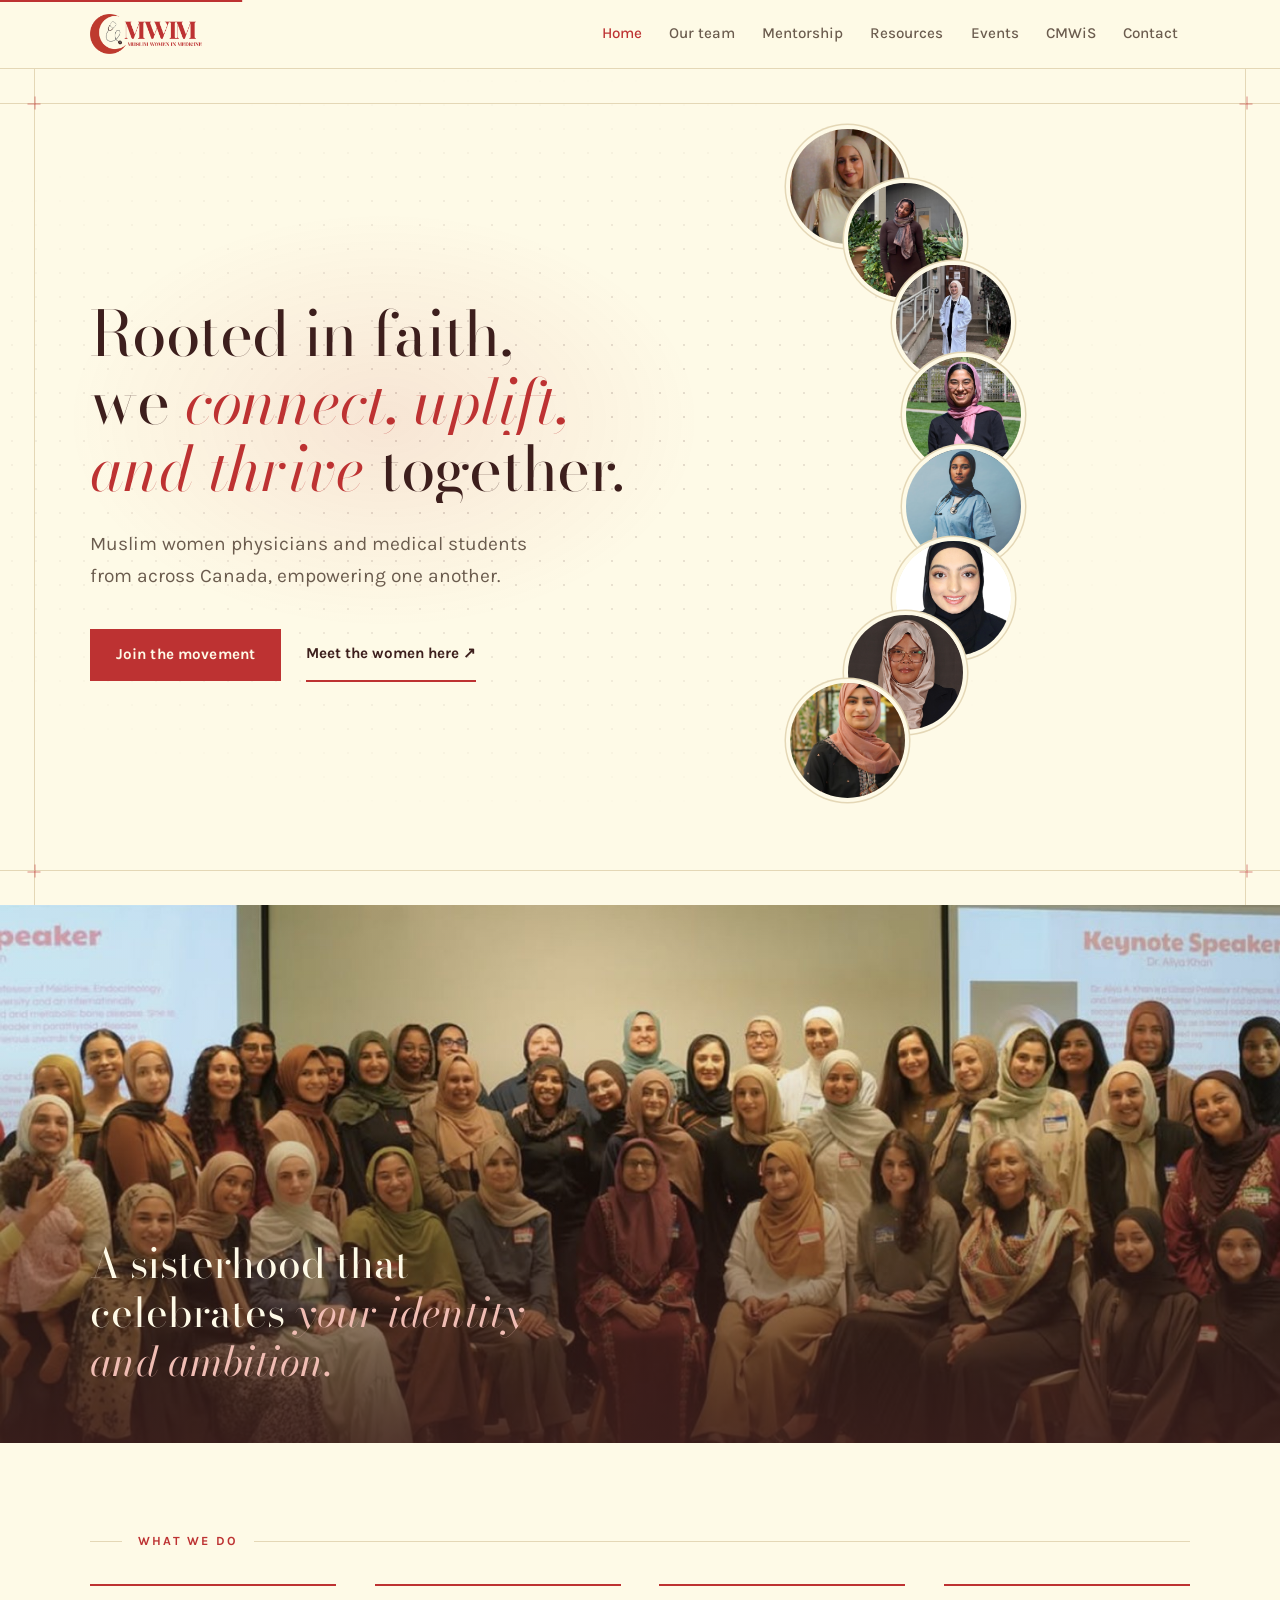
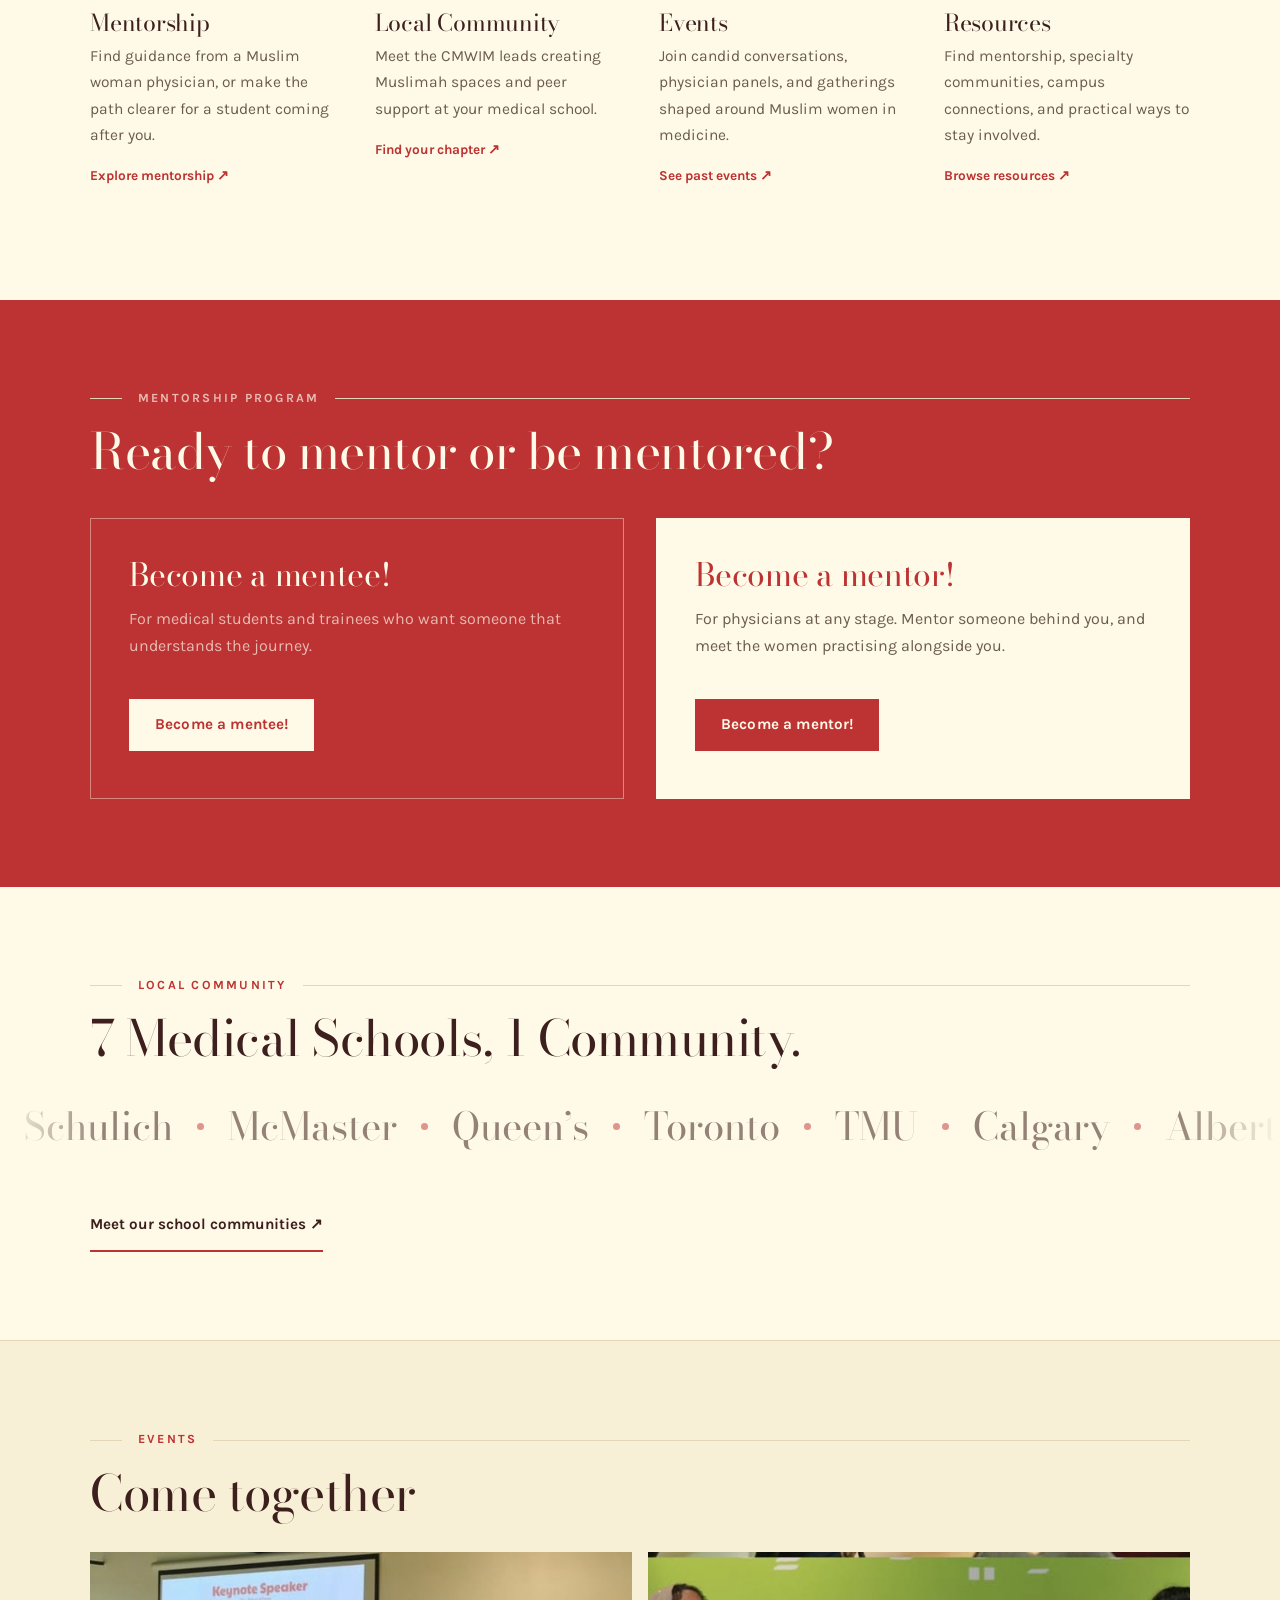
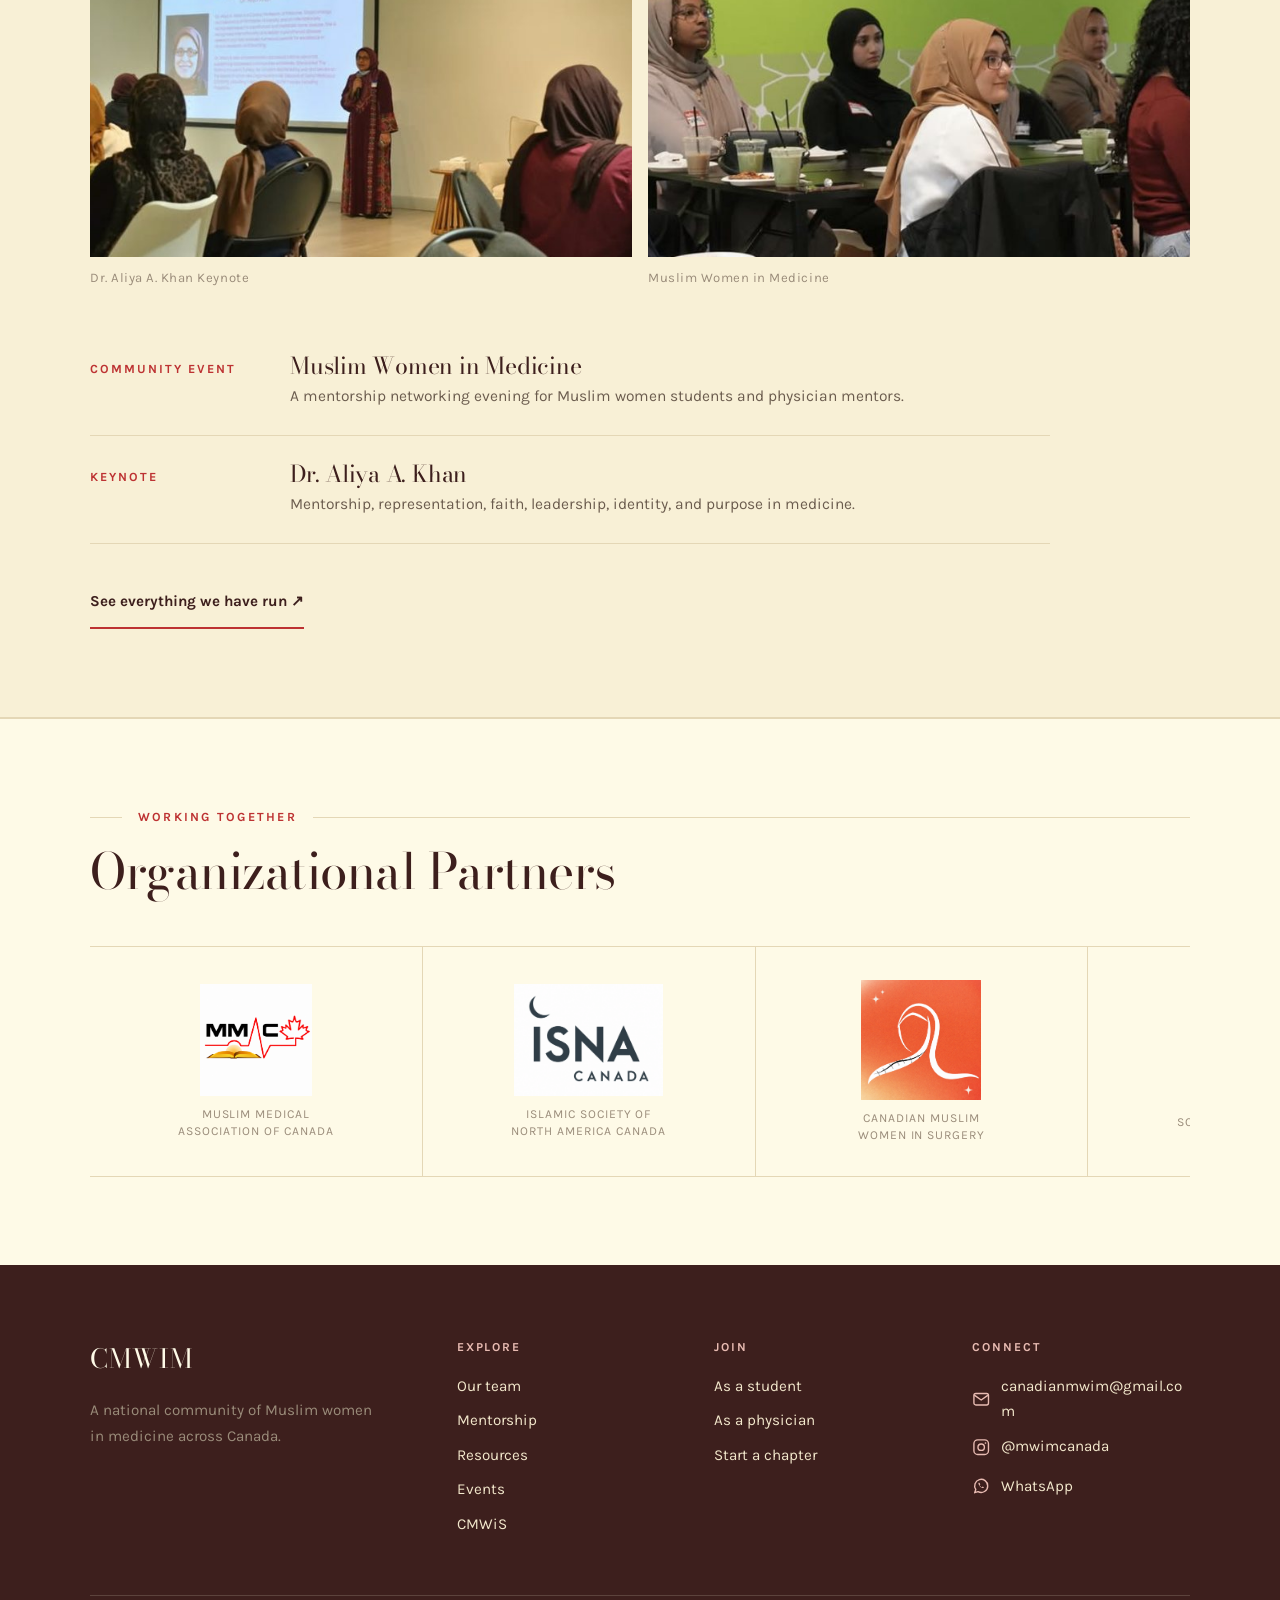
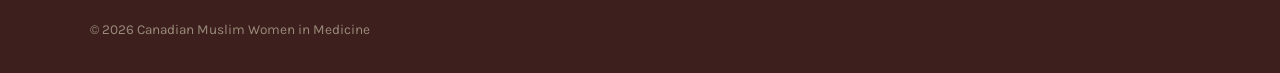
==== commit 8064eda0: "Correct homepage event captions" ====
--- a/index.html
+++ b/index.html
@@ -128,8 +128,8 @@
       <p class="kicker hairline" data-reveal>Events</p>
       <h2 data-reveal style="--d:70ms"><a class="section-heading-link" href="events.html">Come together</a></h2>
       <div class="gallery">
-        <figure data-reveal style="--d:150ms"><img src="assets/img/events/keynote.jpg" alt="A keynote speaker presenting to CMWIM members."><figcaption>Keynote, national gathering</figcaption></figure>
-        <figure data-reveal style="--d:250ms"><img src="assets/img/events/audience.jpg" alt="CMWIM members listening at a national event."><figcaption>Members at the same event</figcaption></figure>
+        <figure data-reveal style="--d:150ms"><img src="assets/img/events/keynote.jpg" alt="Dr. Aliya A. Khan delivering the keynote address."><figcaption>Dr. Aliya A. Khan Keynote</figcaption></figure>
+        <figure data-reveal style="--d:250ms"><img src="assets/img/events/audience.jpg" alt="Attendees at the Muslim Women in Medicine event."><figcaption>Muslim Women in Medicine</figcaption></figure>
       </div>
       <div style="margin-top:2.4rem; max-width:60rem">
         <div class="event" data-reveal><div>Community Event</div><div><h3>Muslim Women in Medicine</h3><p>A mentorship networking evening for Muslim women students and physician mentors.</p></div></div>
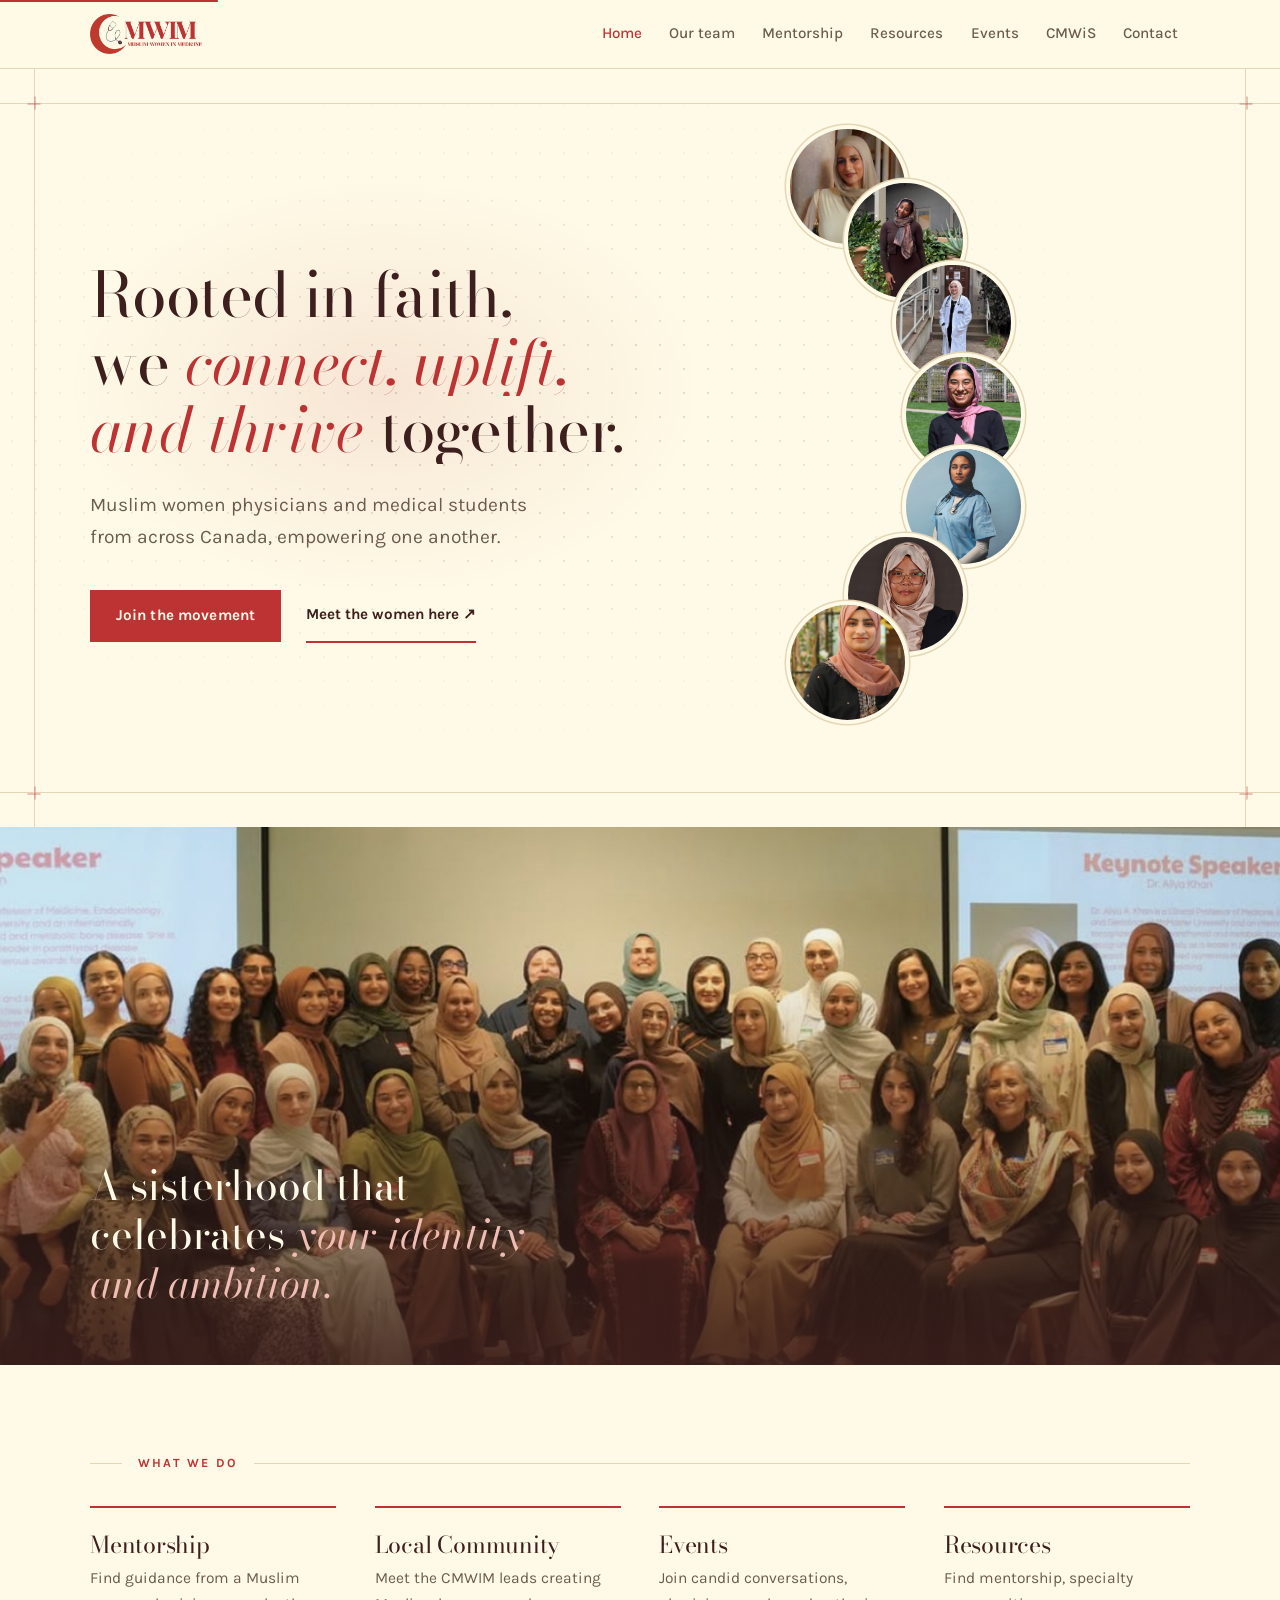
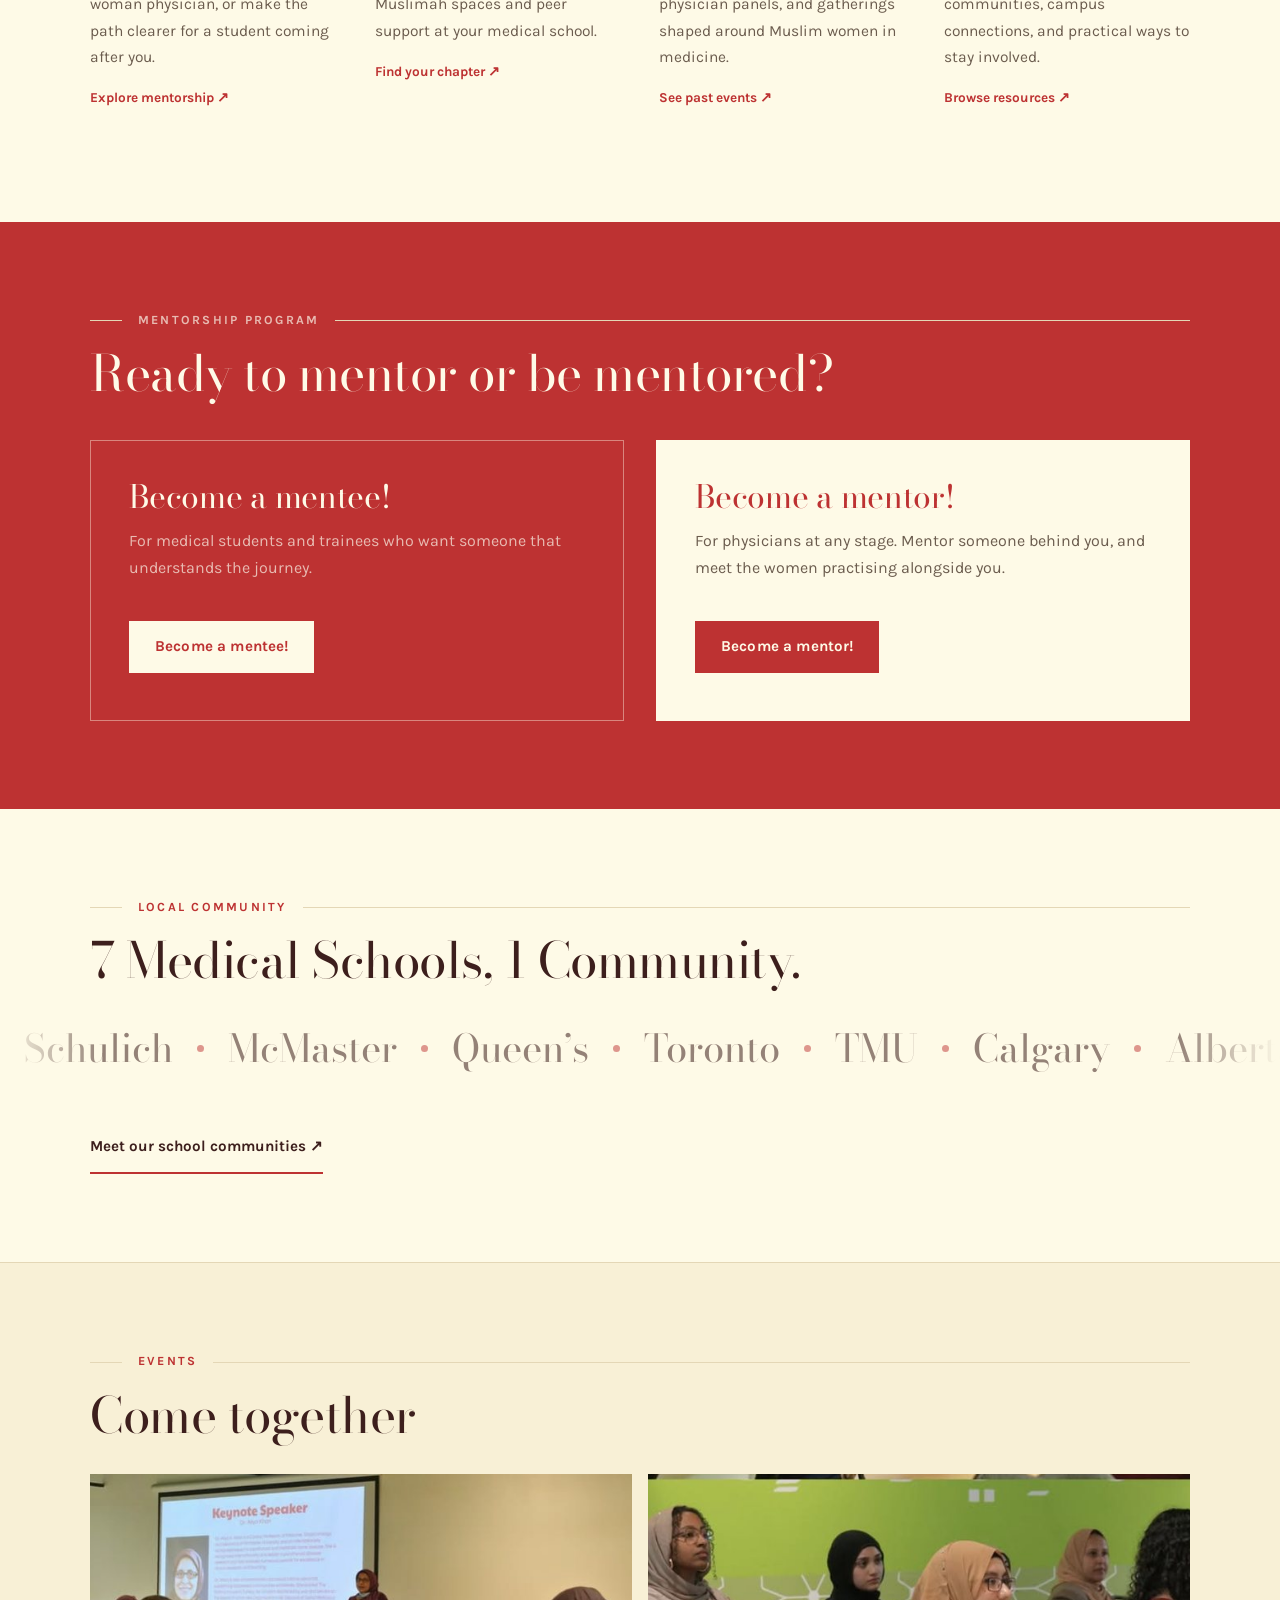
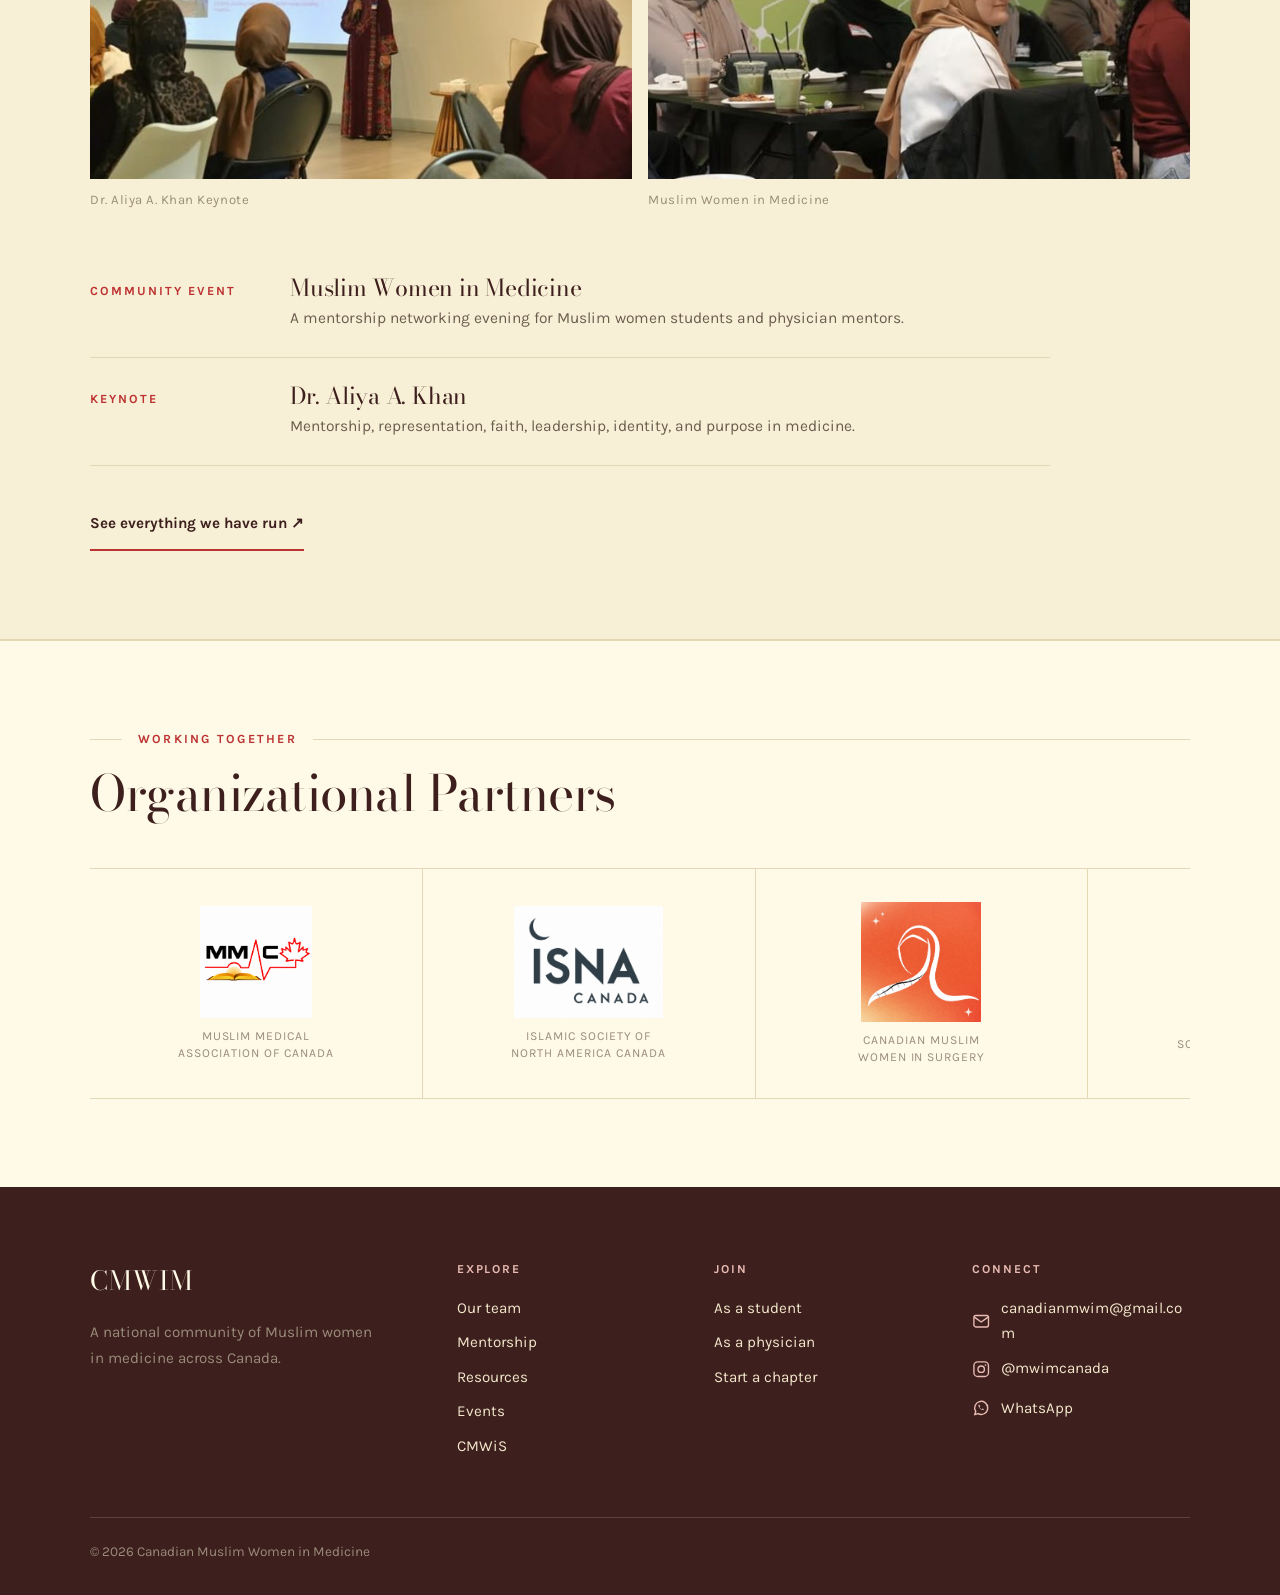
==== commit 6c9798a2: "Remove Jenna from homepage crescent" ====
--- a/index.html
+++ b/index.html
@@ -69,9 +69,8 @@
         <img class="arc-face" src="assets/img/team/noors_western.jpg" alt="" width="118" height="118" style="left:198px; top:108px; animation-delay:780ms;">
         <img class="arc-face" src="assets/img/team/tehrim_uoft.png" alt="" width="118" height="118" style="left:208px; top:200px; animation-delay:870ms;">
         <img class="arc-face" src="assets/img/team/anam_tmu.png" alt="" width="118" height="118" style="left:208px; top:292px; object-position:50% 25%; animation-delay:960ms;">
-        <img class="arc-face" src="assets/img/team/jenna_alberta.png" alt="" width="118" height="118" style="left:198px; top:384px; animation-delay:1050ms;">
-        <img class="arc-face" src="assets/img/team/angela_calgary.png" alt="" width="118" height="118" style="left:150px; top:458px; animation-delay:1140ms;">
-        <img class="arc-face" src="assets/img/team/emaan_mcmaster.png" alt="" width="118" height="118" style="left:92px; top:526px; animation-delay:1230ms;">
+        <img class="arc-face" src="assets/img/team/angela_calgary.png" alt="" width="118" height="118" style="left:150px; top:380px; animation-delay:1050ms;">
+        <img class="arc-face" src="assets/img/team/emaan_mcmaster.png" alt="" width="118" height="118" style="left:92px; top:448px; animation-delay:1140ms;">
       </div>
     </div>
   </section>
--- a/assets/css/cmwim.css
+++ b/assets/css/cmwim.css
@@ -154,7 +154,7 @@
 .hero h1 em { font-style: italic; color: var(--red); }
 .hero-lede { font-size: clamp(1.05rem, 1.6vw, 1.2rem); color: var(--ink-mid); max-width: 42ch; margin-top: 1.4rem; }
 
-.arc { position: relative; height: 668px; }
+.arc { position: relative; height: 590px; }
 .arc-face {
   position: absolute; width: clamp(104px, 9vw, 122px) !important; height: clamp(104px, 9vw, 122px) !important;
   border-radius: 50%; object-fit: cover; object-position: 50% 38%;
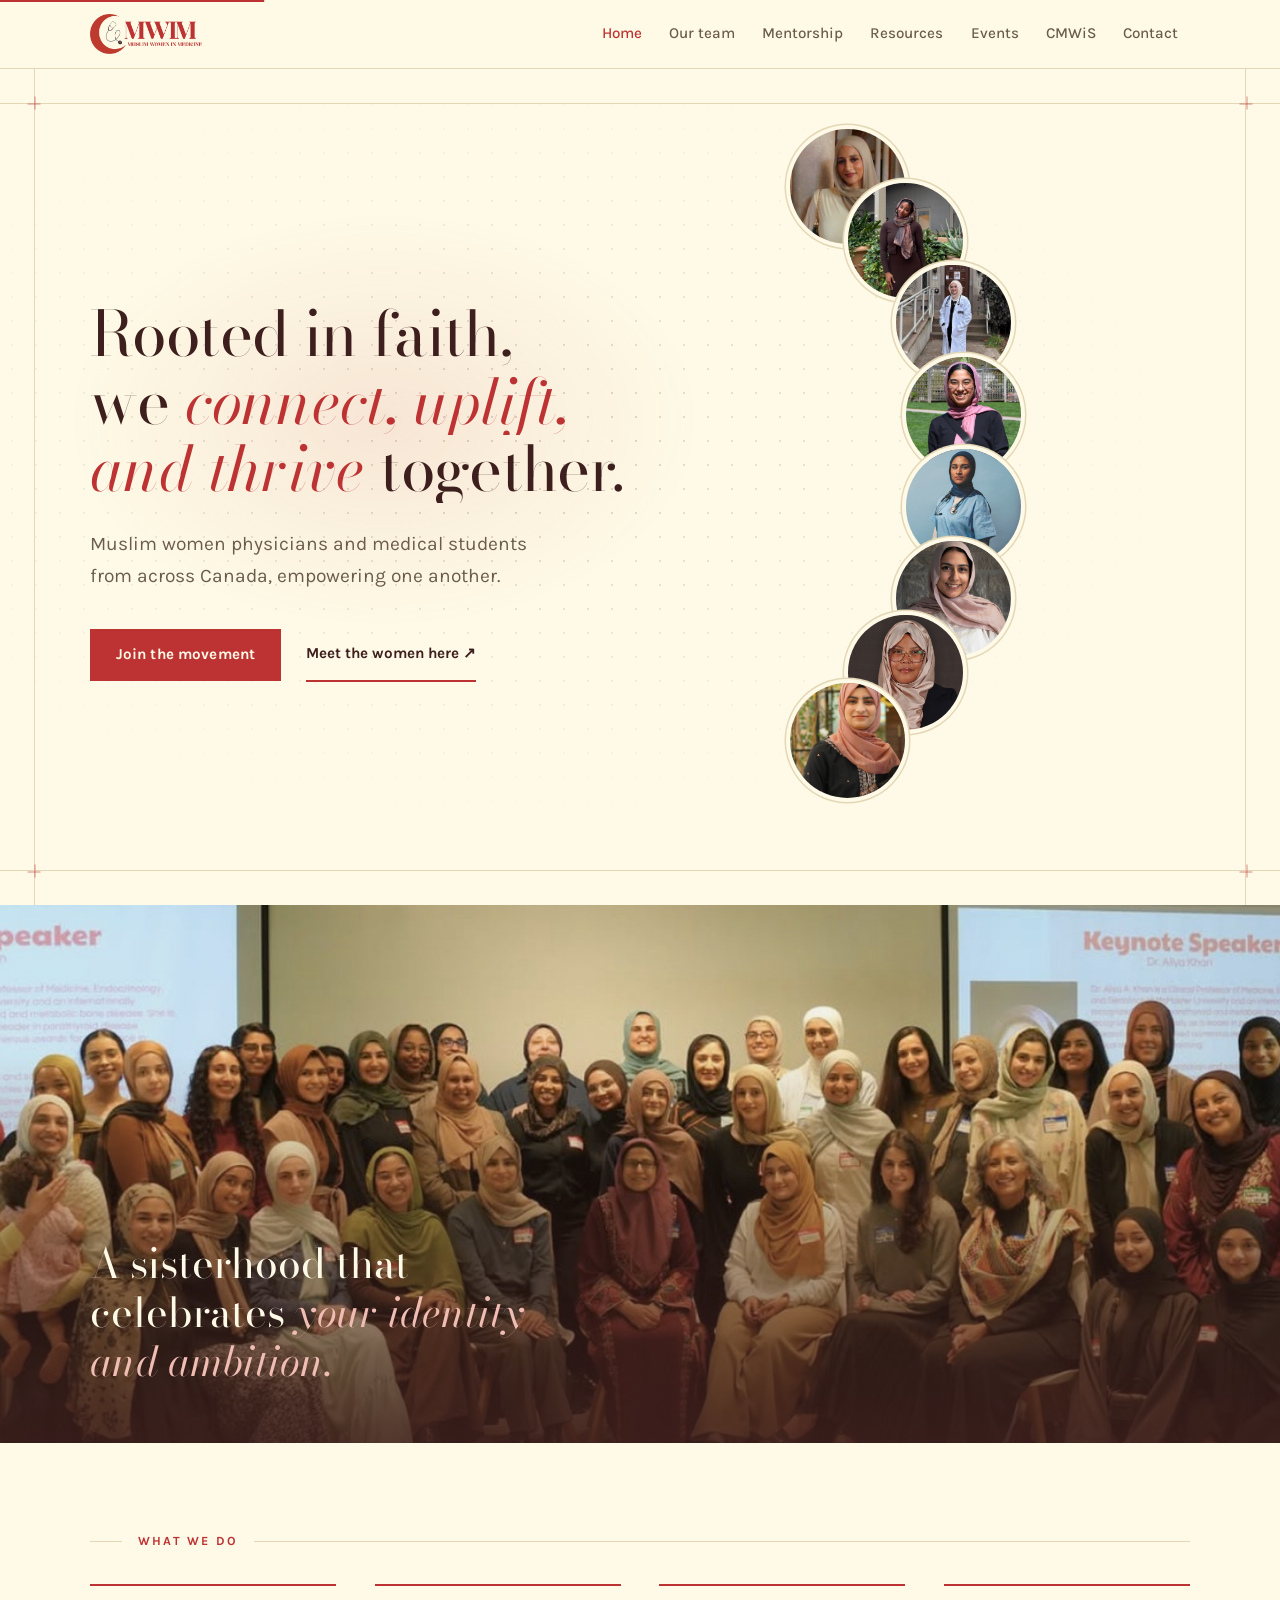
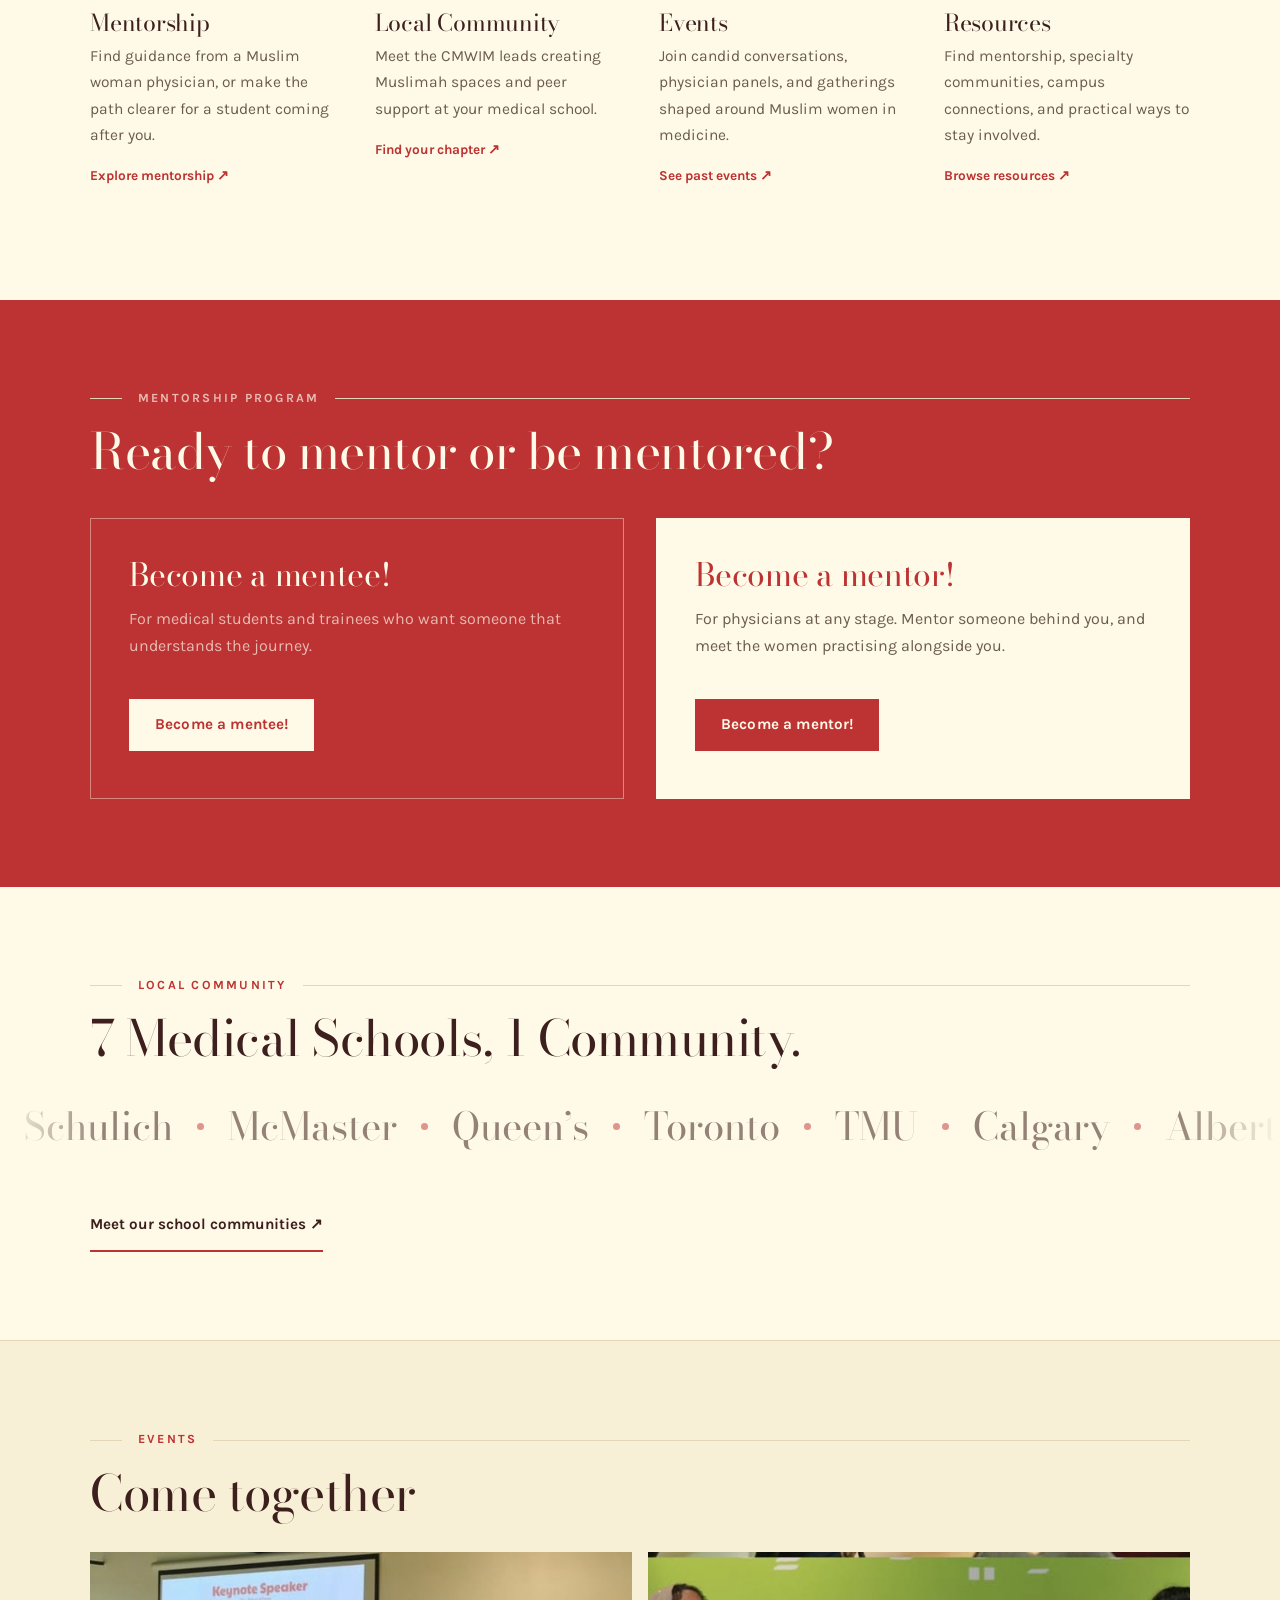
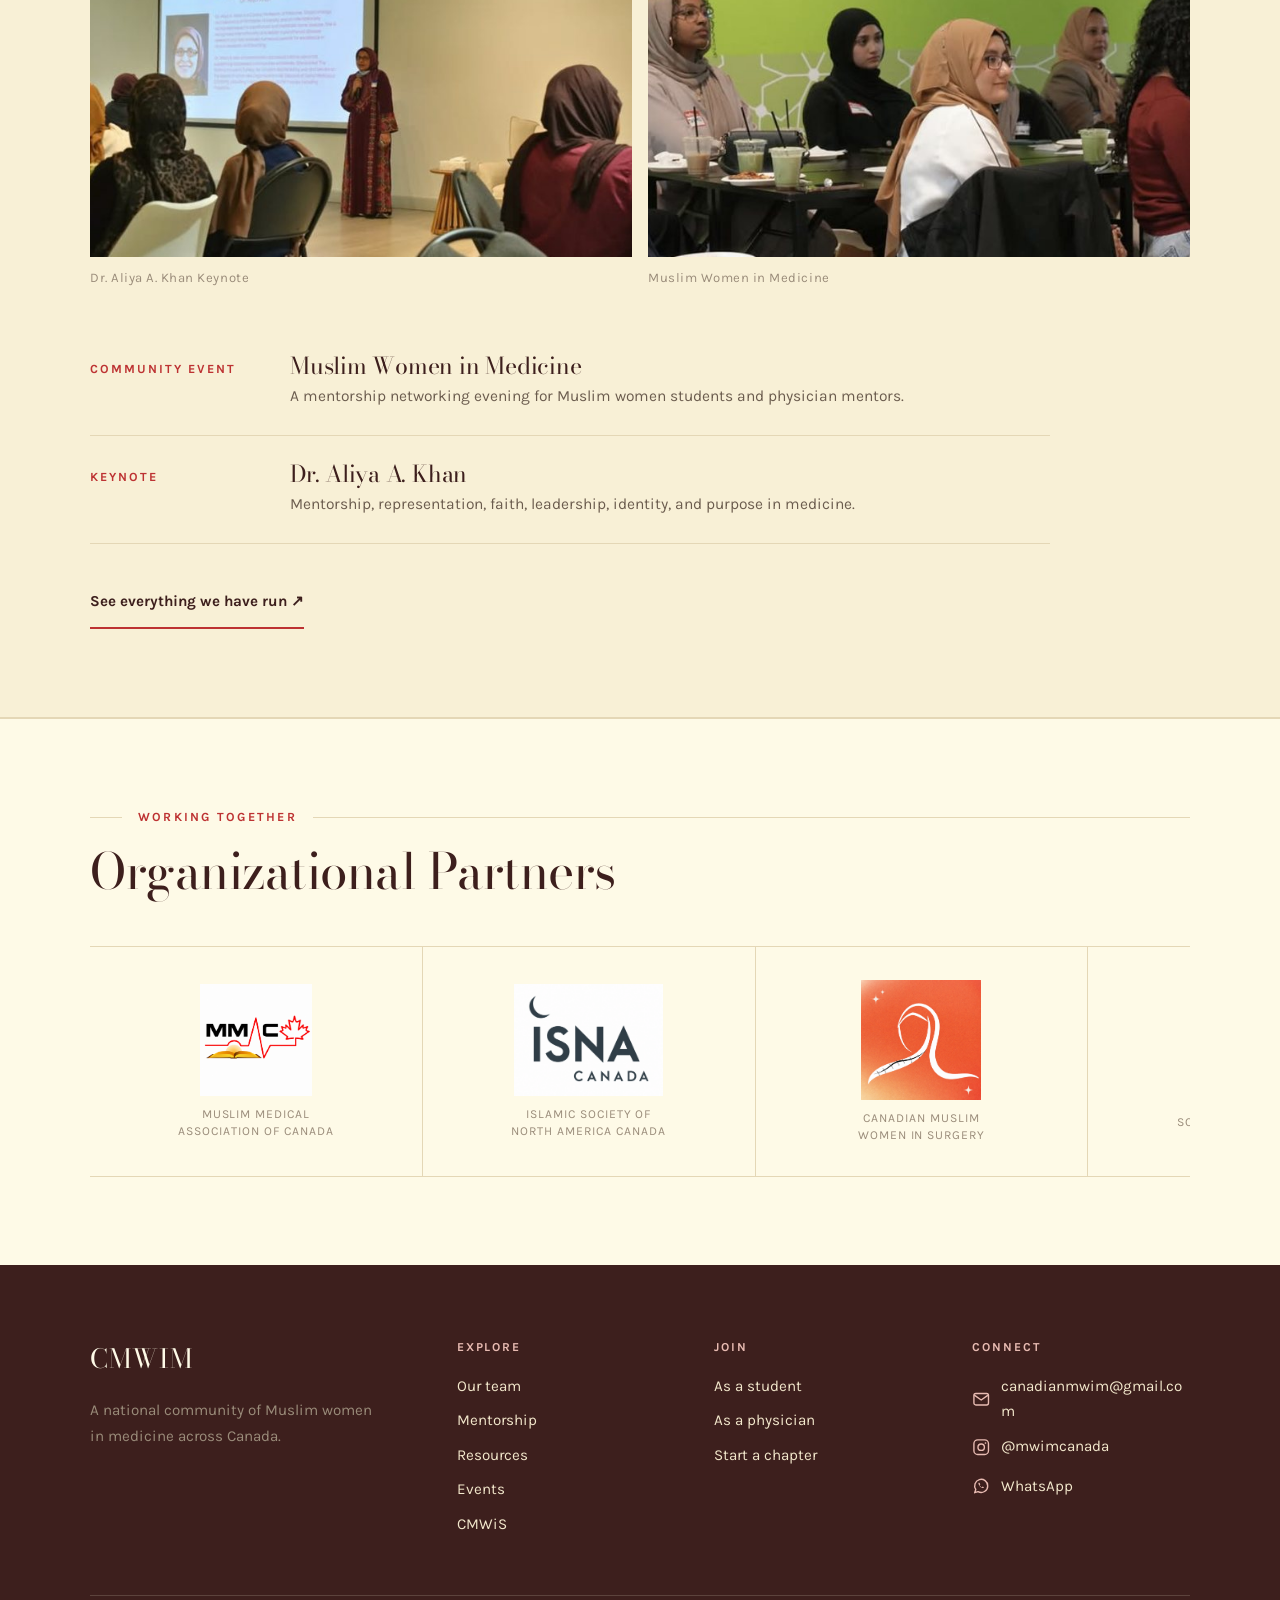
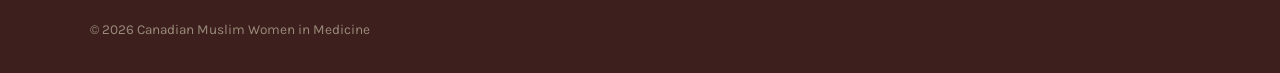
==== commit 3faa3310: "Add Aamna to homepage crescent" ====
--- a/index.html
+++ b/index.html
@@ -69,8 +69,9 @@
         <img class="arc-face" src="assets/img/team/noors_western.jpg" alt="" width="118" height="118" style="left:198px; top:108px; animation-delay:780ms;">
         <img class="arc-face" src="assets/img/team/tehrim_uoft.png" alt="" width="118" height="118" style="left:208px; top:200px; animation-delay:870ms;">
         <img class="arc-face" src="assets/img/team/anam_tmu.png" alt="" width="118" height="118" style="left:208px; top:292px; object-position:50% 25%; animation-delay:960ms;">
-        <img class="arc-face" src="assets/img/team/angela_calgary.png" alt="" width="118" height="118" style="left:150px; top:380px; animation-delay:1050ms;">
-        <img class="arc-face" src="assets/img/team/emaan_mcmaster.png" alt="" width="118" height="118" style="left:92px; top:448px; animation-delay:1140ms;">
+        <img class="arc-face" src="assets/img/team/amana_queens.png" alt="" width="118" height="118" style="left:198px; top:384px; object-position:50% 30%; animation-delay:1050ms;">
+        <img class="arc-face" src="assets/img/team/angela_calgary.png" alt="" width="118" height="118" style="left:150px; top:458px; animation-delay:1140ms;">
+        <img class="arc-face" src="assets/img/team/emaan_mcmaster.png" alt="" width="118" height="118" style="left:92px; top:526px; animation-delay:1230ms;">
       </div>
     </div>
   </section>
--- a/assets/css/cmwim.css
+++ b/assets/css/cmwim.css
@@ -154,7 +154,7 @@
 .hero h1 em { font-style: italic; color: var(--red); }
 .hero-lede { font-size: clamp(1.05rem, 1.6vw, 1.2rem); color: var(--ink-mid); max-width: 42ch; margin-top: 1.4rem; }
 
-.arc { position: relative; height: 590px; }
+.arc { position: relative; height: 668px; }
 .arc-face {
   position: absolute; width: clamp(104px, 9vw, 122px) !important; height: clamp(104px, 9vw, 122px) !important;
   border-radius: 50%; object-fit: cover; object-position: 50% 38%;
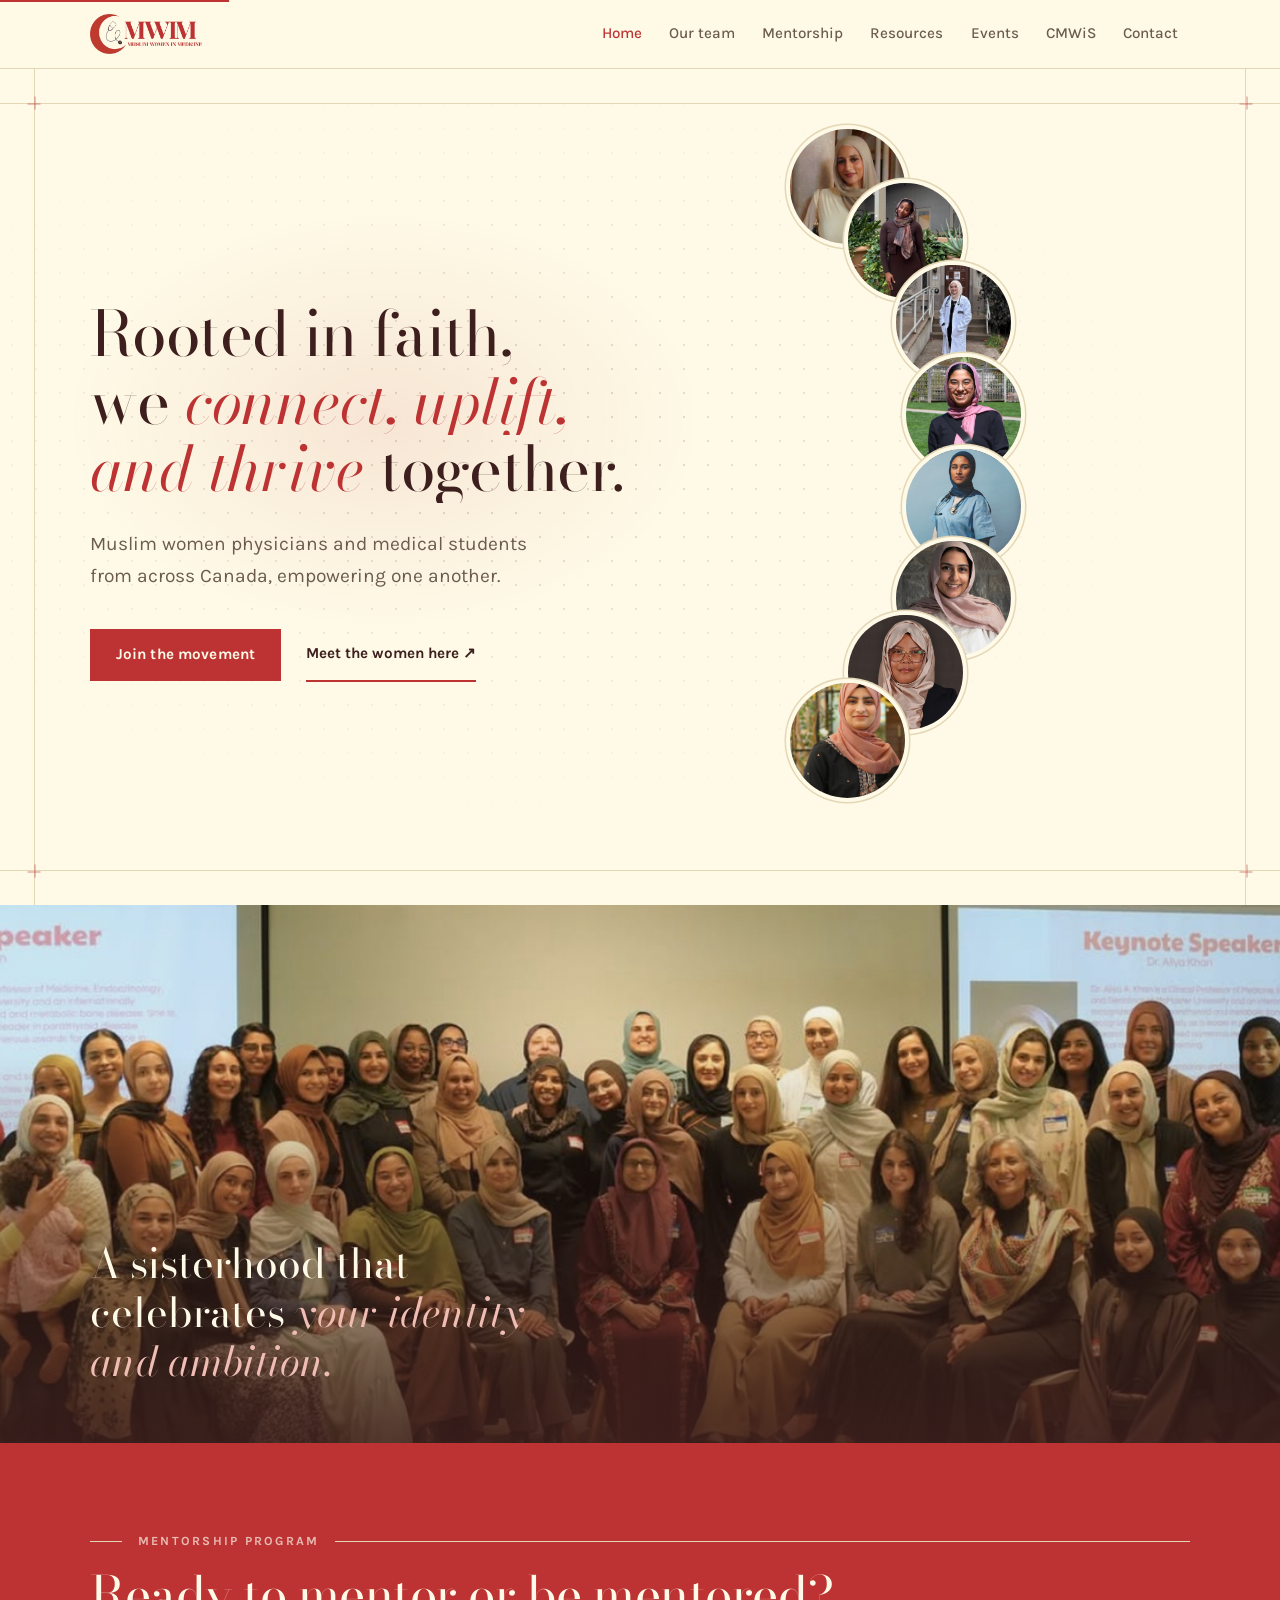
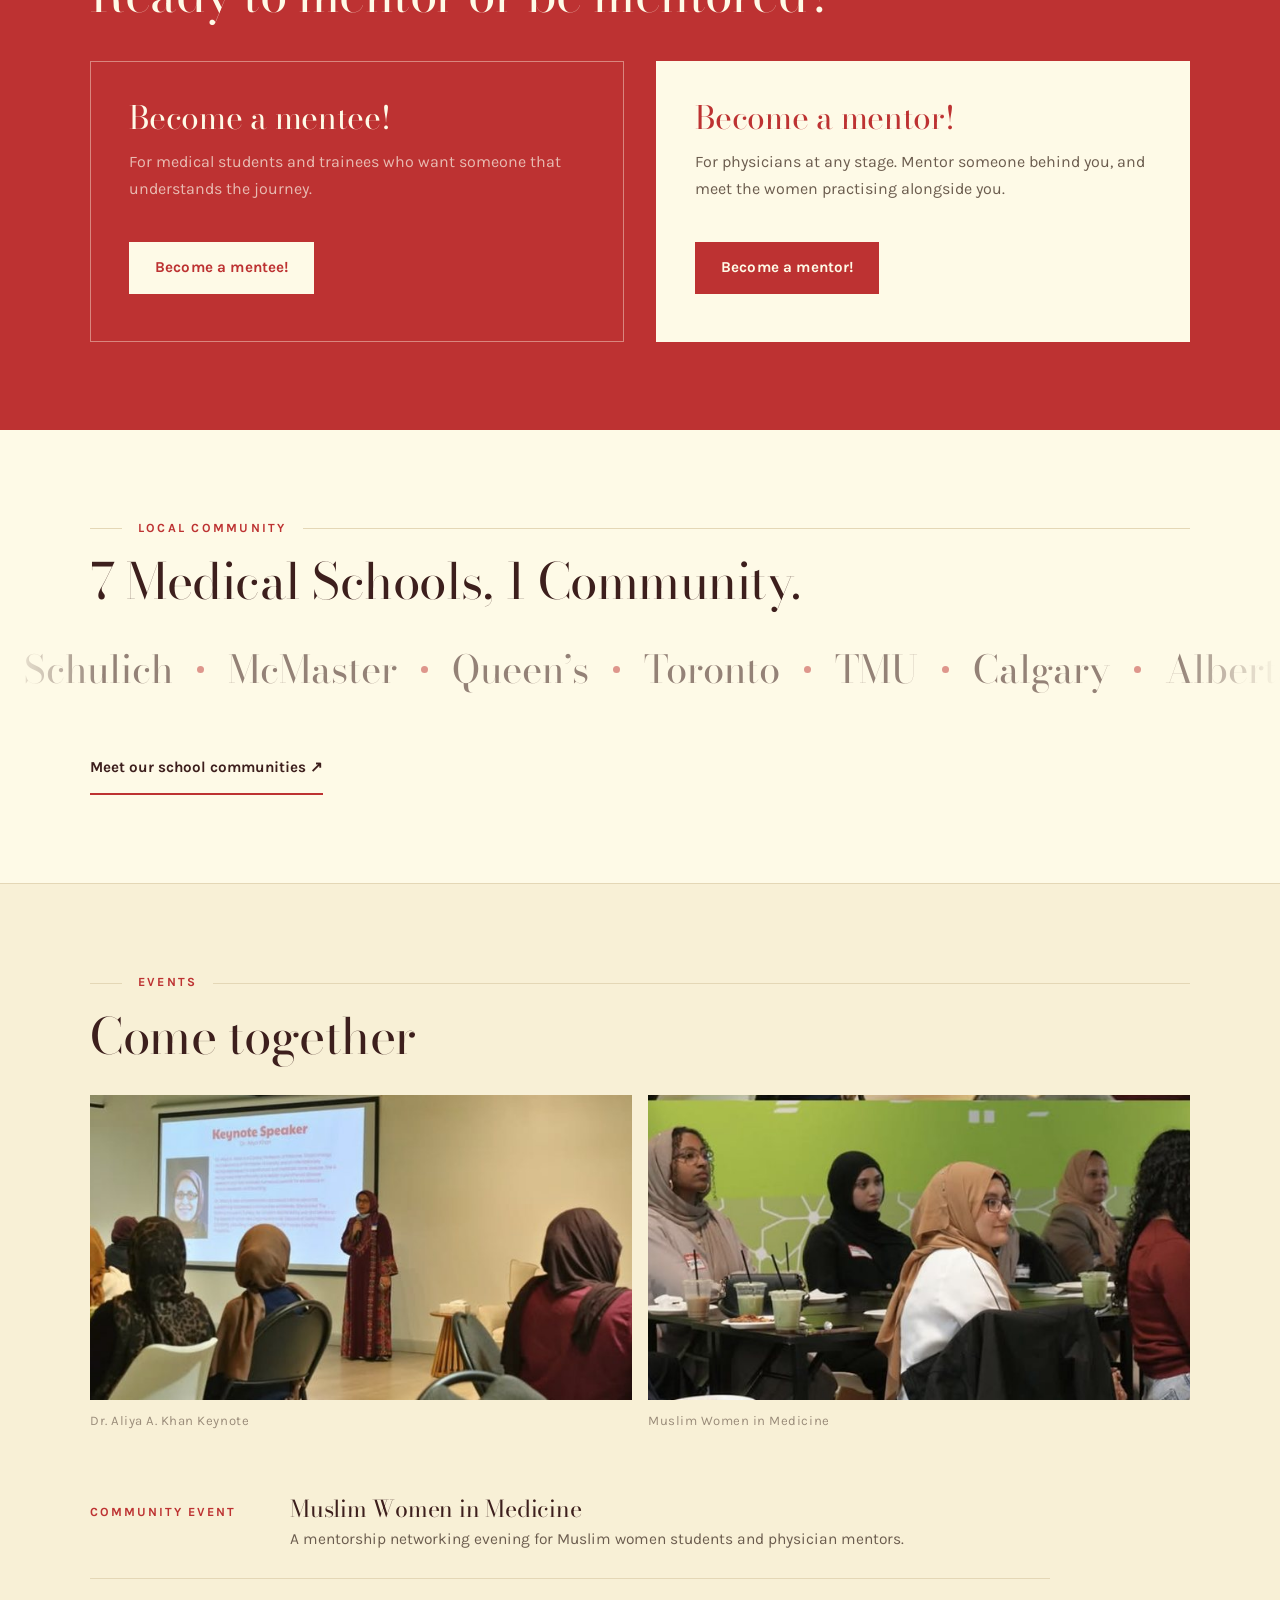
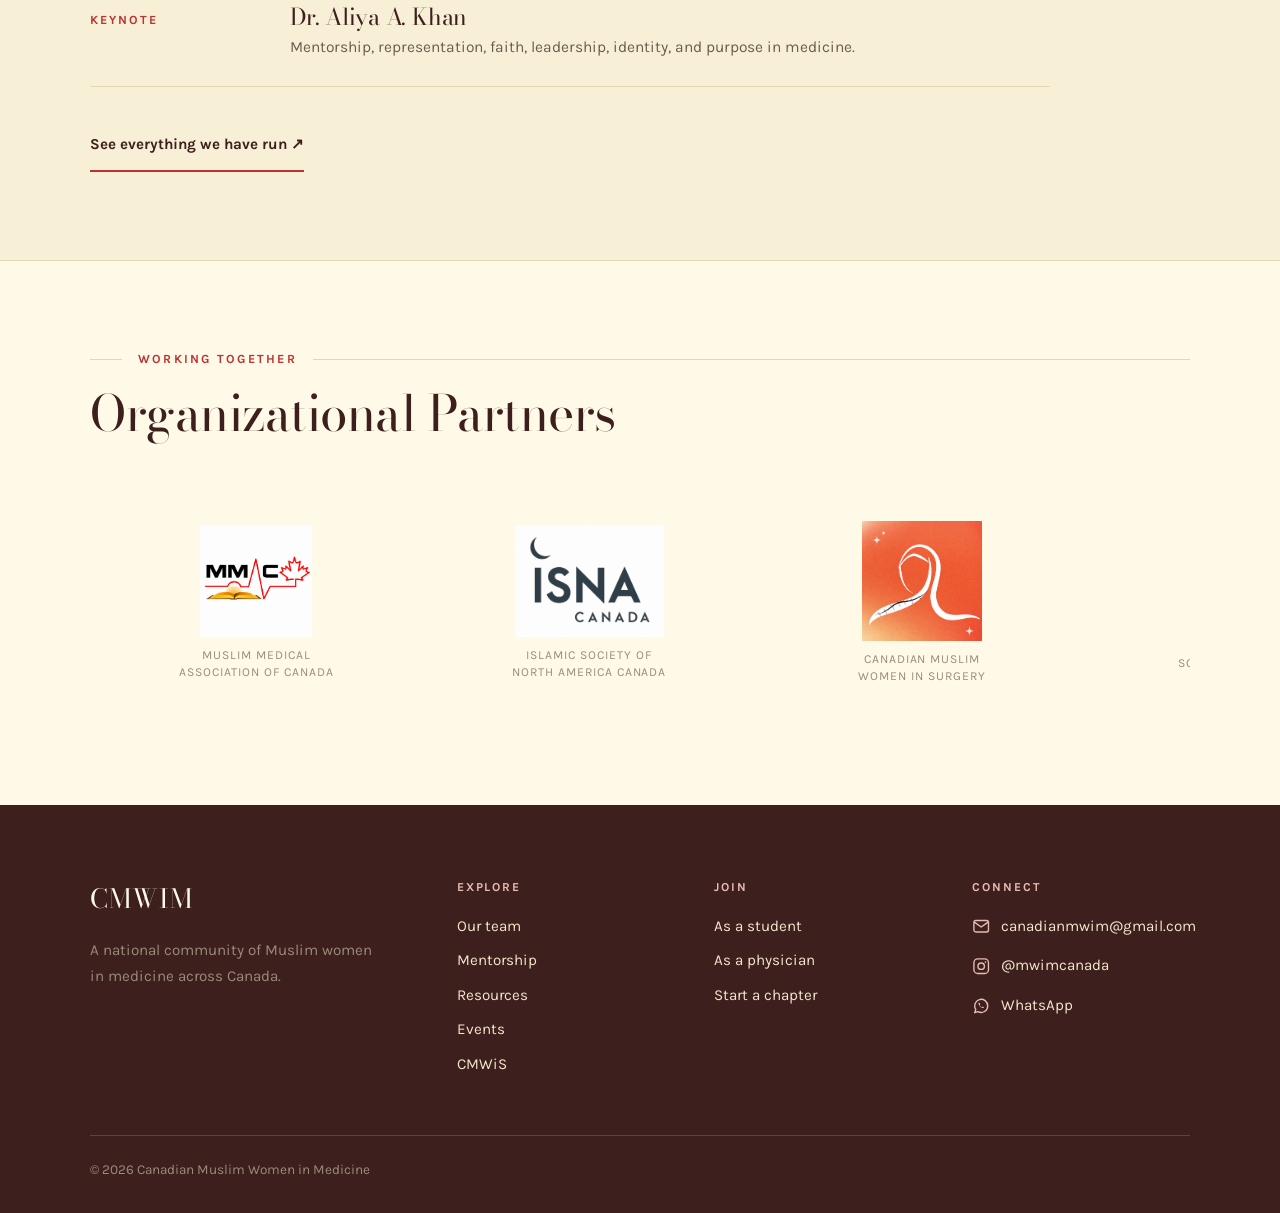
==== commit 9e57f71c: "Refine homepage partners and profiles" ====
--- a/index.html
+++ b/index.html
@@ -79,18 +79,6 @@
   <section class="photo-band" data-reveal>
     <img src="assets/img/events/group-wide.jpg" alt="CMWIM members gathered at a national event." width="1600" height="758">
     <div class="photo-say"><div class="wrap"><p>A sisterhood that celebrates <em>your identity and ambition.</em></p></div></div>
-  </section>
-
-  <section class="band" id="what">
-    <div class="wrap">
-      <p class="kicker hairline" data-reveal>What we do</p>
-      <div class="pillars">
-        <a class="pillar" href="mentorship.html" data-reveal style="--d:0ms"><h3>Mentorship</h3><p>Find guidance from a Muslim woman physician, or make the path clearer for a student coming after you.</p><b>Explore mentorship &#8599;</b></a>
-        <a class="pillar" href="team.html" data-reveal style="--d:90ms"><h3>Local Community</h3><p>Meet the CMWIM leads creating Muslimah spaces and peer support at your medical school.</p><b>Find your chapter &#8599;</b></a>
-        <a class="pillar" href="events.html" data-reveal style="--d:180ms"><h3>Events</h3><p>Join candid conversations, physician panels, and gatherings shaped around Muslim women in medicine.</p><b>See past events &#8599;</b></a>
-        <a class="pillar" href="resources.html" data-reveal style="--d:270ms"><h3>Resources</h3><p>Find mentorship, specialty communities, campus connections, and practical ways to stay involved.</p><b>Browse resources &#8599;</b></a>
-      </div>
-    </div>
   </section>
 
   <section class="band band-red" id="join">
--- a/assets/css/cmwim.css
+++ b/assets/css/cmwim.css
@@ -166,9 +166,16 @@
 .arc-crescent { position: absolute; inset: 0; z-index: -1; }
 
 @media (max-width: 940px) {
-  .hero-grid { grid-template-columns: 1fr; }
-  .arc { height: 300px; order: -1; }
-  .arc-face { transform: scale(.62); transform-origin: 40% 50%; }
+  .hero-grid { display: flex; flex-direction: column; align-items: stretch; }
+  .arc {
+    width: 100%; height: auto; margin-top: 1rem;
+    display: grid; grid-template-columns: repeat(8, minmax(0, 1fr)); gap: .65rem;
+  }
+  .arc-face {
+    position: static; justify-self: center;
+    width: clamp(68px, 9vw, 92px) !important; height: clamp(68px, 9vw, 92px) !important;
+    transform: none; transform-origin: center;
+  }
 }
 
 /* ---------------------------------------------------------- bands ------- */
@@ -186,15 +193,15 @@
 .band-red .kicker, .band-ink .kicker { color: var(--red-soft); }
 
 /* organizational partners — a continuous logo rail */
-.partners-section { overflow: hidden; border-top: 1px solid var(--line); }
+.partners-section { overflow: hidden; }
 .partners-section h2 { margin-bottom: clamp(1.8rem, 4vw, 3rem); }
-.partner-marquee { overflow: hidden; border-block: 1px solid var(--line); }
+.partner-marquee { overflow: hidden; }
 .partner-row { display: flex; width: max-content; animation: partner-scroll 28s linear infinite; }
 .partner-marquee:hover .partner-row { animation-play-state: paused; }
 .partner-logo {
   width: clamp(17rem, 26vw, 22rem); min-height: 11.5rem; padding: 1.8rem 2.25rem;
   display: flex; flex-direction: column; align-items: center; justify-content: center; gap: .65rem;
-  color: var(--ink); text-align: center; text-decoration: none; border-right: 1px solid var(--line);
+  color: var(--ink); text-align: center; text-decoration: none;
 }
 .partner-logo img { width: 100%; max-width: 12.5rem; height: 7rem; object-fit: contain; mix-blend-mode: multiply; }
 .partner-logo img.partner-logo-square { width: 7.5rem; height: 7.5rem; }
@@ -256,13 +263,50 @@
 .site-foot h4 { font-family: var(--body); font-size: .76rem; font-weight: 700; letter-spacing: .16em; text-transform: uppercase; color: var(--red-soft); margin: 0 0 1rem; }
 .site-foot ul { list-style: none; margin: 0; padding: 0; }
 .site-foot li { margin-bottom: .55rem; }
-.site-foot a { color: var(--cream-warm); text-decoration: none; overflow-wrap: anywhere; }
+.site-foot a { color: var(--cream-warm); text-decoration: none; overflow-wrap: break-word; word-break: normal; }
 .site-foot a:hover { color: #fff; text-decoration: underline; }
 .social-links a { display: inline-flex; align-items: center; gap: .65rem; }
 .social-links svg { width: 1.15rem; height: 1.15rem; flex: none; color: var(--red-soft); }
 .social-links a:hover svg { color: #fff; }
 .site-foot .brand b { font-family: var(--display); font-size: 1.65rem; font-weight: 400; letter-spacing: .04em; color: var(--cream); }
 .foot-end { margin-top: 3rem; padding-top: 1.4rem; border-top: 1px solid rgba(254,250,231,.16); display: flex; flex-wrap: wrap; gap: 1rem; justify-content: space-between; font-size: .85rem; color: var(--ink-soft); }
+
+@media (max-width: 760px) {
+  .foot-grid { grid-template-columns: repeat(2, minmax(0, 1fr)); gap: 2rem 1.5rem; }
+  .foot-grid > :first-child, .foot-grid > :last-child { grid-column: 1 / -1; }
+}
+
+@media (max-width: 640px) {
+  body { font-size: 1rem; line-height: 1.62; }
+  .wrap { padding-inline: 1.15rem; }
+  .head-in { min-height: 62px; }
+  .site-head .brand img { width: 104px; max-height: 37px; }
+  .nav-toggle { width: 44px; height: 44px; }
+  .nav { max-height: calc(100dvh - 62px); overflow-y: auto; }
+
+  .hero { padding-block: 2.5rem 3rem; }
+  .hero-grid { gap: 1.75rem; }
+  .hero h1 { font-size: clamp(2.35rem, 11vw, 3rem); }
+  .hero-lede { margin-top: 1rem; }
+  .hero .acts { flex-direction: column; align-items: stretch; gap: .75rem; margin-top: 1.6rem; }
+  .hero .acts .act, .hero .acts .act-line { width: 100%; text-align: center; }
+  .arc { grid-template-columns: repeat(4, minmax(0, 1fr)); gap: .8rem .5rem; margin-top: .25rem; }
+  .arc-face { position: static; width: min(20vw, 78px) !important; height: min(20vw, 78px) !important; }
+
+  .band { padding-block: 3rem; }
+  .hairline { gap: .7rem; }
+  .hairline::before { width: 1.25rem; }
+  .quote { grid-template-columns: 1fr; gap: 1.5rem; }
+  .ways { margin-top: 1.75rem; }
+  .way { padding: 1.4rem; }
+  .bio-in { flex-direction: column; }
+
+  .foot-grid { grid-template-columns: 1fr; gap: 2rem; }
+  .foot-grid > :first-child, .foot-grid > :last-child { grid-column: auto; }
+  .site-foot { padding-top: 2.75rem; }
+  .foot-end { margin-top: 2.25rem; }
+  .social-links a { max-width: 100%; }
+}
 
 .reveal { opacity: 0; transform: translateY(16px); transition: opacity .7s var(--ease), transform .7s var(--ease); }
 .reveal.on { opacity: 1; transform: none; }
@@ -515,7 +559,7 @@
 .bio-in { display: flex; gap: 1.25rem; background: var(--cream-deep); border-left: 4px solid var(--red); padding: clamp(1.25rem, 3vw, 1.9rem); }
 .bio-in h3 { margin-bottom: .15em; font-size: clamp(1.25rem, 2.4vw, 1.6rem); }
 .bio-in .role { font-size: .78rem; font-weight: 700; letter-spacing: .14em; text-transform: uppercase; color: var(--red); }
-.bio-in p { color: var(--ink-mid); margin: .8rem 0 0; font-size: 1rem; }
+.bio-in p { color: var(--ink-mid); margin: .8rem 0 0; font-size: 1rem; white-space: pre-line; }
 .bio-close {
   appearance: none; background: none; border: 1px solid var(--line); color: var(--ink-mid);
   font-family: inherit; font-size: .8rem; padding: .4rem .8rem; cursor: pointer; align-self: flex-start;
@@ -587,3 +631,10 @@
 .reach b { display: block; font-size: 1.05rem; font-weight: 500; }
 .reach span { font-size: .92rem; color: var(--ink-soft); }
 .reach em { margin-left: auto; font-style: normal; color: var(--red); }
+
+@media (max-width: 640px) {
+  .bio-in { flex-direction: column; }
+  .reach { align-items: flex-start; }
+  .reach > span { min-width: 0; overflow-wrap: anywhere; }
+  .reach em { margin-left: 0; }
+}
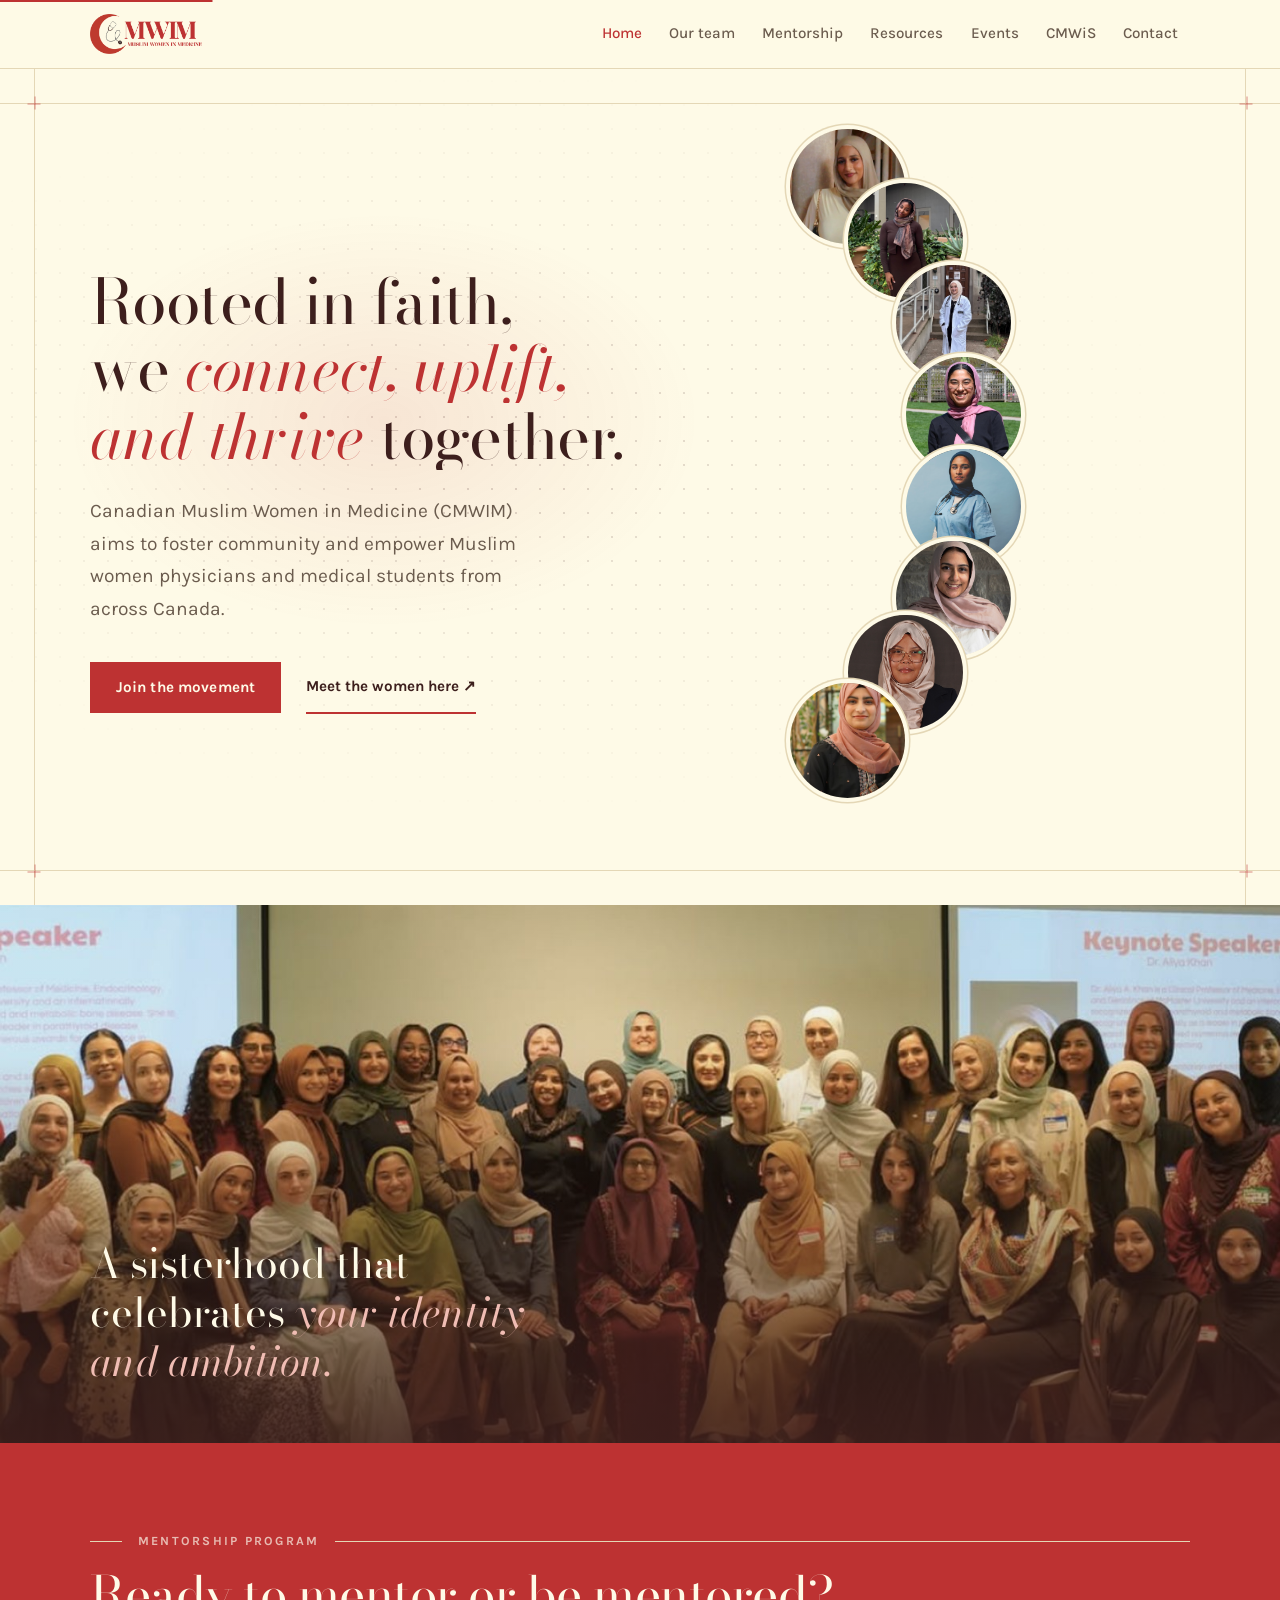
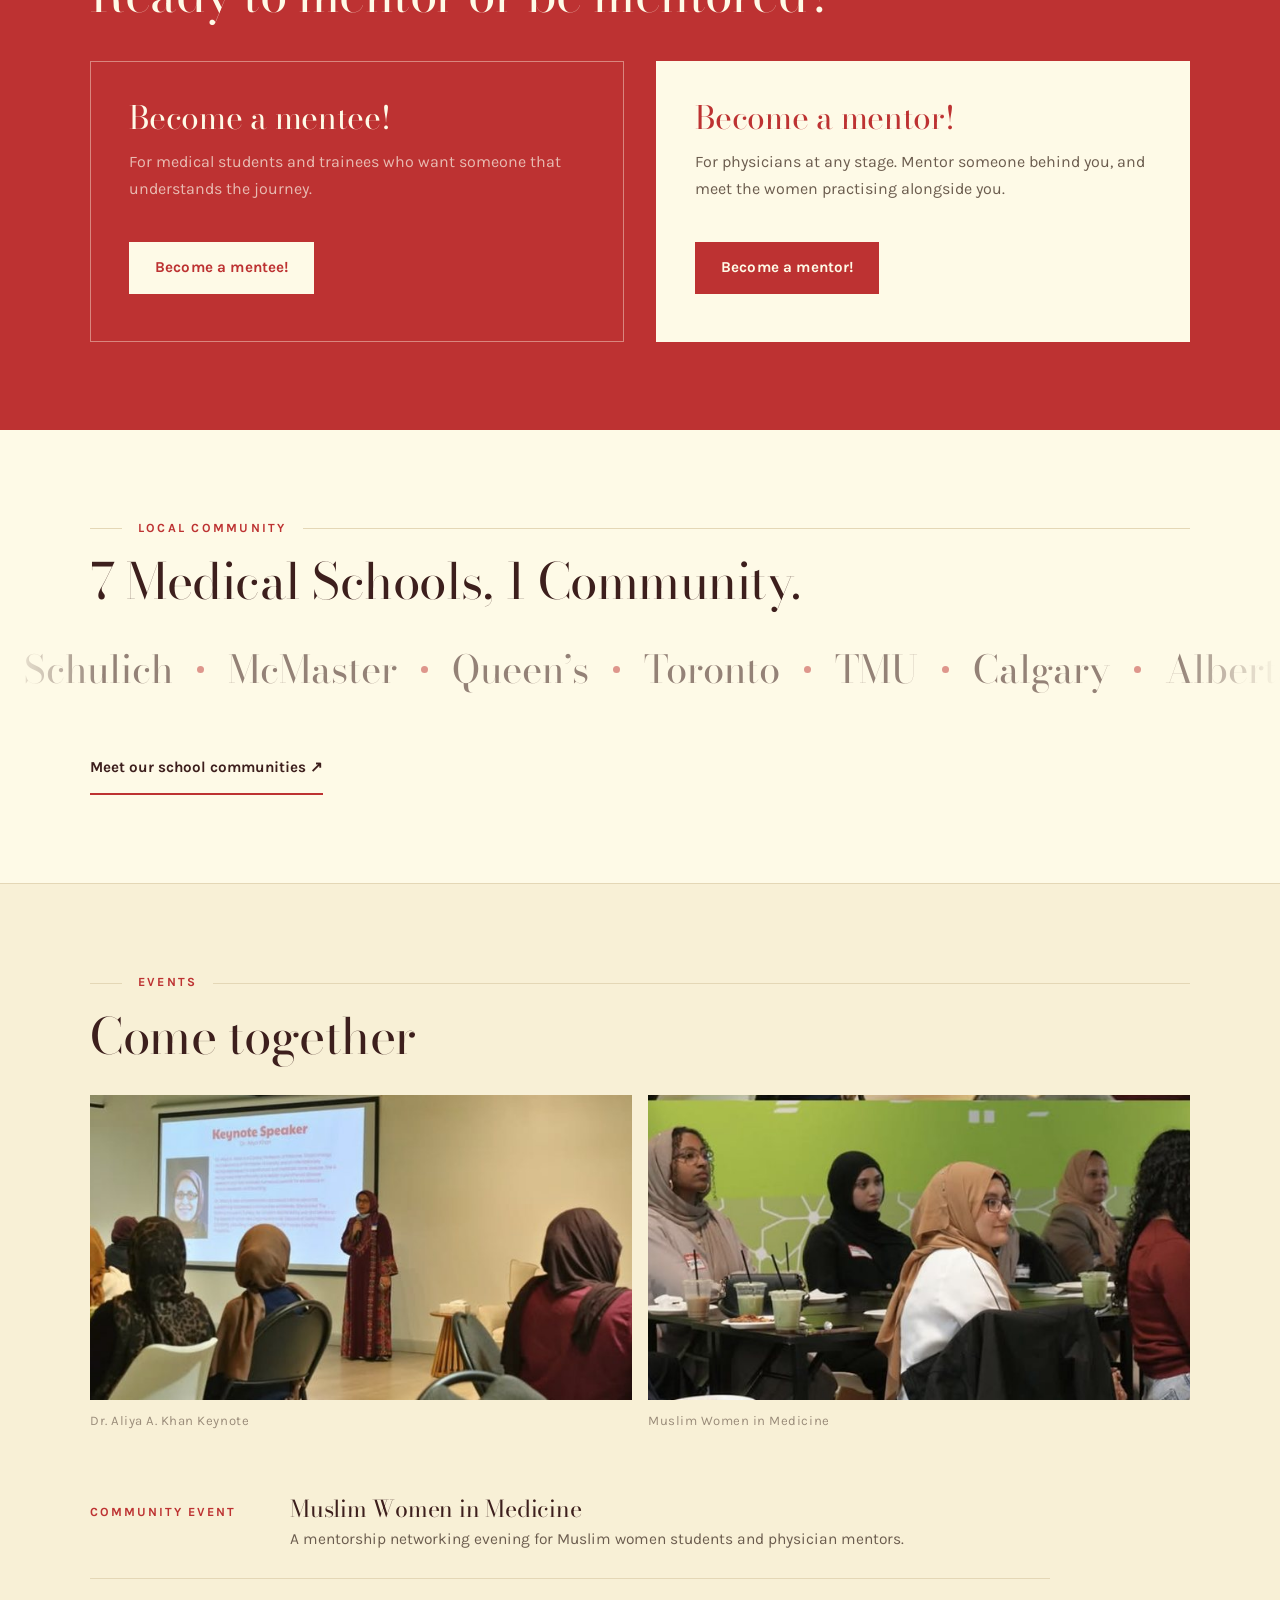
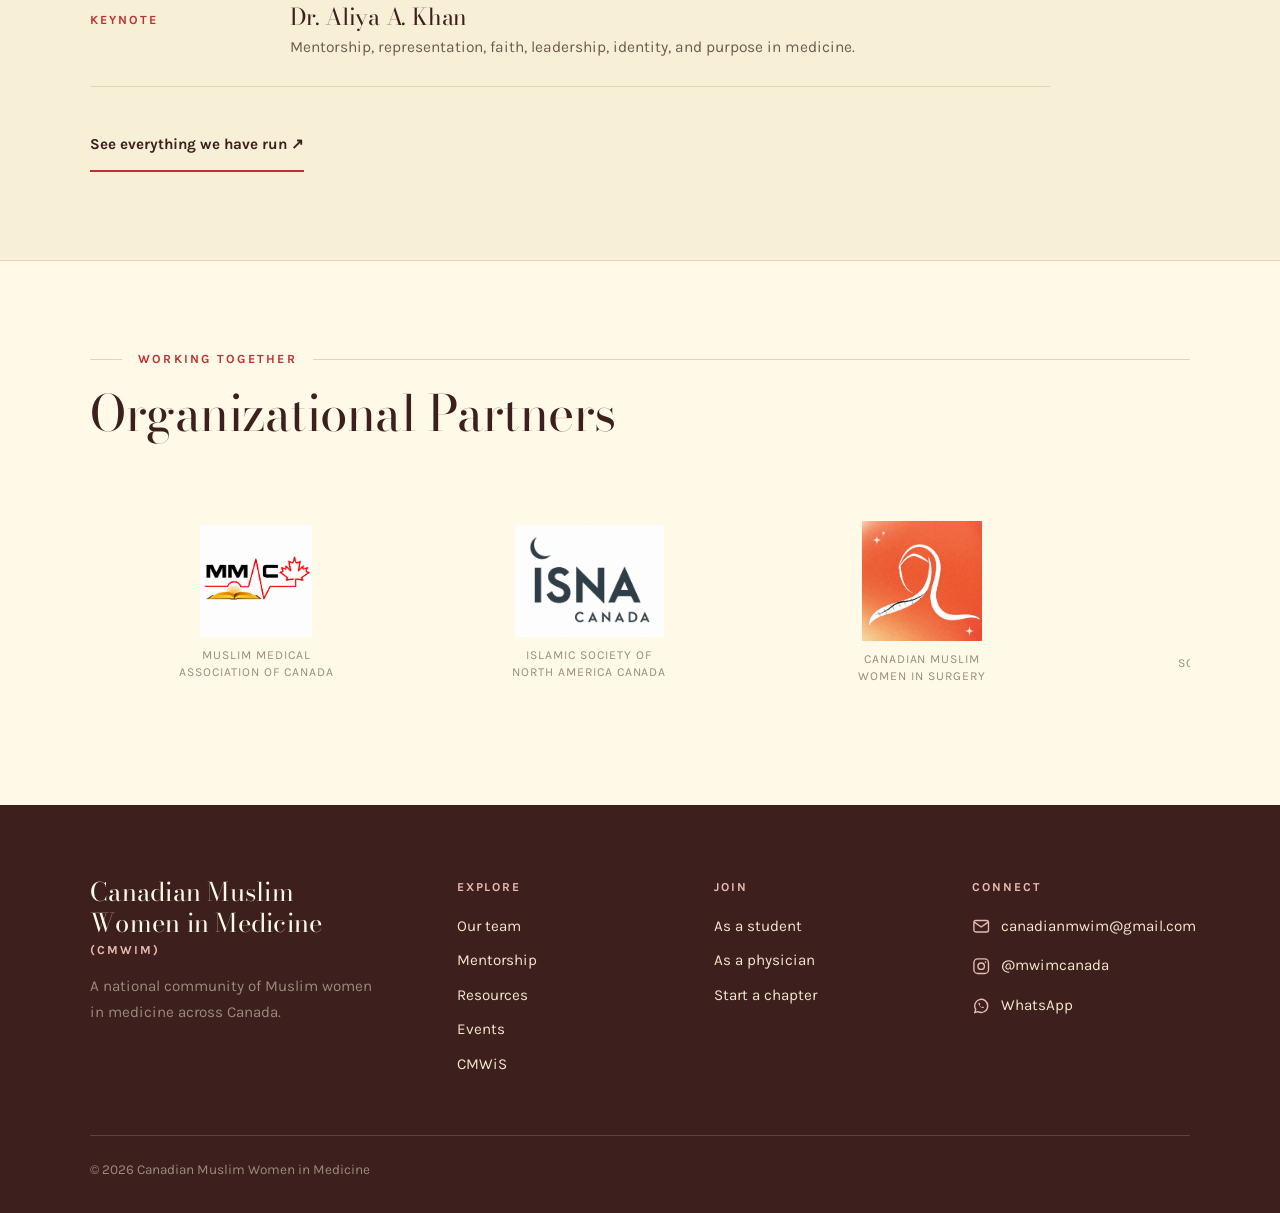
==== commit c24f5ba9: "Clarify CMWIM name across homepage and footer" ====
--- a/index.html
+++ b/index.html
@@ -4,7 +4,7 @@
 <meta charset="utf-8">
 <meta name="viewport" content="width=device-width, initial-scale=1">
 <title>CMWIM | Canadian Muslim Women in Medicine</title>
-<meta name="description" content="Muslim women physicians and medical students from across Canada, empowering one another.">
+<meta name="description" content="Canadian Muslim Women in Medicine (CMWIM) fosters community and empowers Muslim women physicians and medical students across Canada.">
 <link rel="canonical" href="https://cmwim.org/">
 <meta property="og:title" content="CMWIM | Canadian Muslim Women in Medicine">
 <meta property="og:description" content="A national community of Muslim women across Canadian medicine.">
@@ -57,7 +57,7 @@
           <span class="hero-line"><span style="--d:200ms">we <em>connect, uplift,</em></span></span>
           <span class="hero-line"><span style="--d:320ms"><em>and thrive</em> together.</span></span>
         </h1>
-        <p class="hero-lede" data-reveal style="--d:520ms">Muslim women physicians and medical students from across Canada, empowering one another.</p>
+        <p class="hero-lede" data-reveal style="--d:520ms">Canadian Muslim Women in Medicine (CMWIM) aims to foster community and empower Muslim women physicians and medical students from across Canada.</p>
         <div class="acts" data-reveal style="--d:640ms">
           <a class="act" href="#join">Join the movement</a>
           <a class="act-line" href="team.html">Meet the women here <span>&#8599;</span></a>
@@ -152,7 +152,7 @@
   <div class="wrap">
     <div class="foot-grid">
       <div>
-        <a class="brand" href="index.html"><b>CMWIM</b></a>
+        <a class="brand" href="index.html"><b>Canadian Muslim Women in Medicine <span>(CMWIM)</span></b></a>
         <p style="margin-top:1rem; max-width:32ch; color:#9A8C7A">A national community of Muslim women in medicine across Canada.</p>
       </div>
       <div><h4>Explore</h4><ul><li><a href="team.html">Our team</a></li><li><a href="mentorship.html">Mentorship</a></li><li><a href="resources.html">Resources</a></li><li><a href="events.html">Events</a></li><li><a href="cmwis.html">CMWiS</a></li></ul></div>
--- a/assets/css/cmwim.css
+++ b/assets/css/cmwim.css
@@ -268,7 +268,8 @@
 .social-links a { display: inline-flex; align-items: center; gap: .65rem; }
 .social-links svg { width: 1.15rem; height: 1.15rem; flex: none; color: var(--red-soft); }
 .social-links a:hover svg { color: #fff; }
-.site-foot .brand b { font-family: var(--display); font-size: 1.65rem; font-weight: 400; letter-spacing: .04em; color: var(--cream); }
+.site-foot .brand b { max-width: 18rem; font-family: var(--display); font-size: clamp(1.3rem, 2vw, 1.65rem); font-weight: 400; line-height: 1.2; letter-spacing: .01em; color: var(--cream); }
+.site-foot .brand b span { display: block; margin-top: .3rem; font-family: var(--body); font-size: .48em; font-weight: 700; letter-spacing: .16em; color: var(--red-soft); }
 .foot-end { margin-top: 3rem; padding-top: 1.4rem; border-top: 1px solid rgba(254,250,231,.16); display: flex; flex-wrap: wrap; gap: 1rem; justify-content: space-between; font-size: .85rem; color: var(--ink-soft); }
 
 @media (max-width: 760px) {
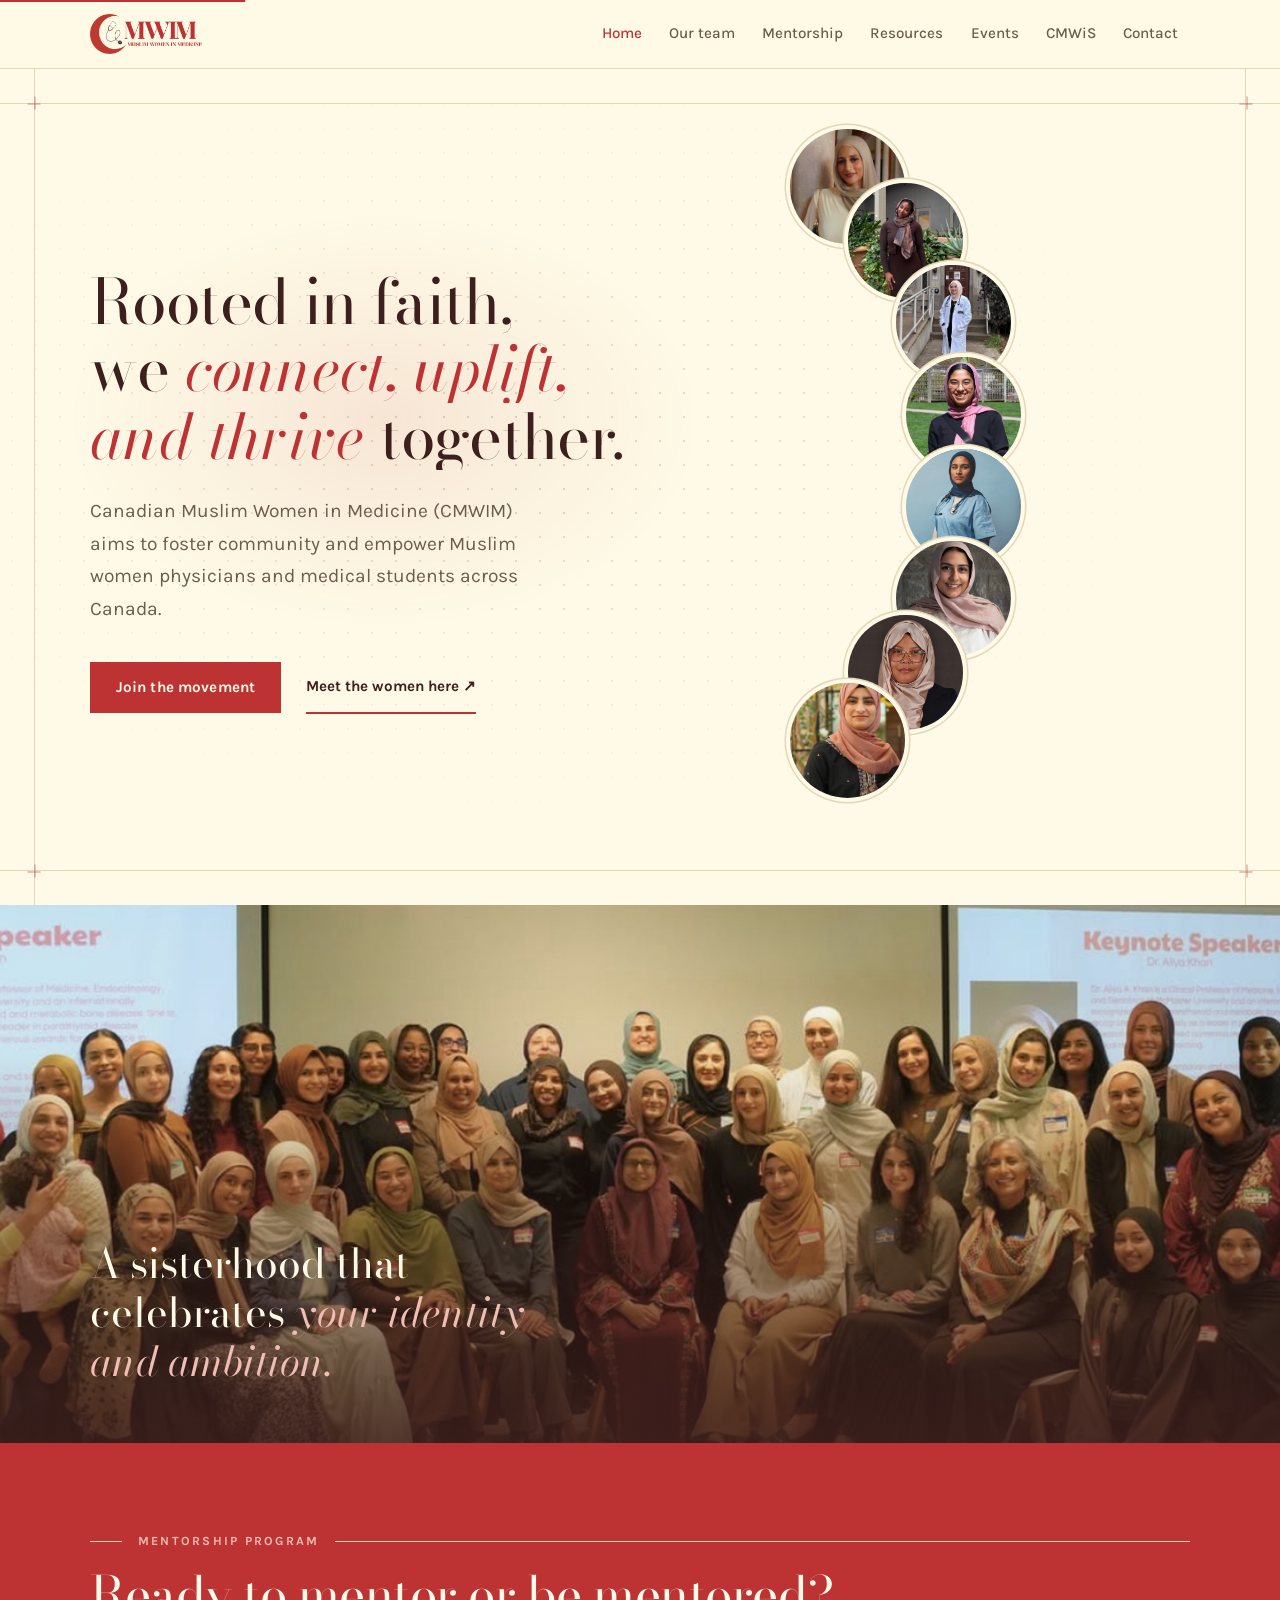
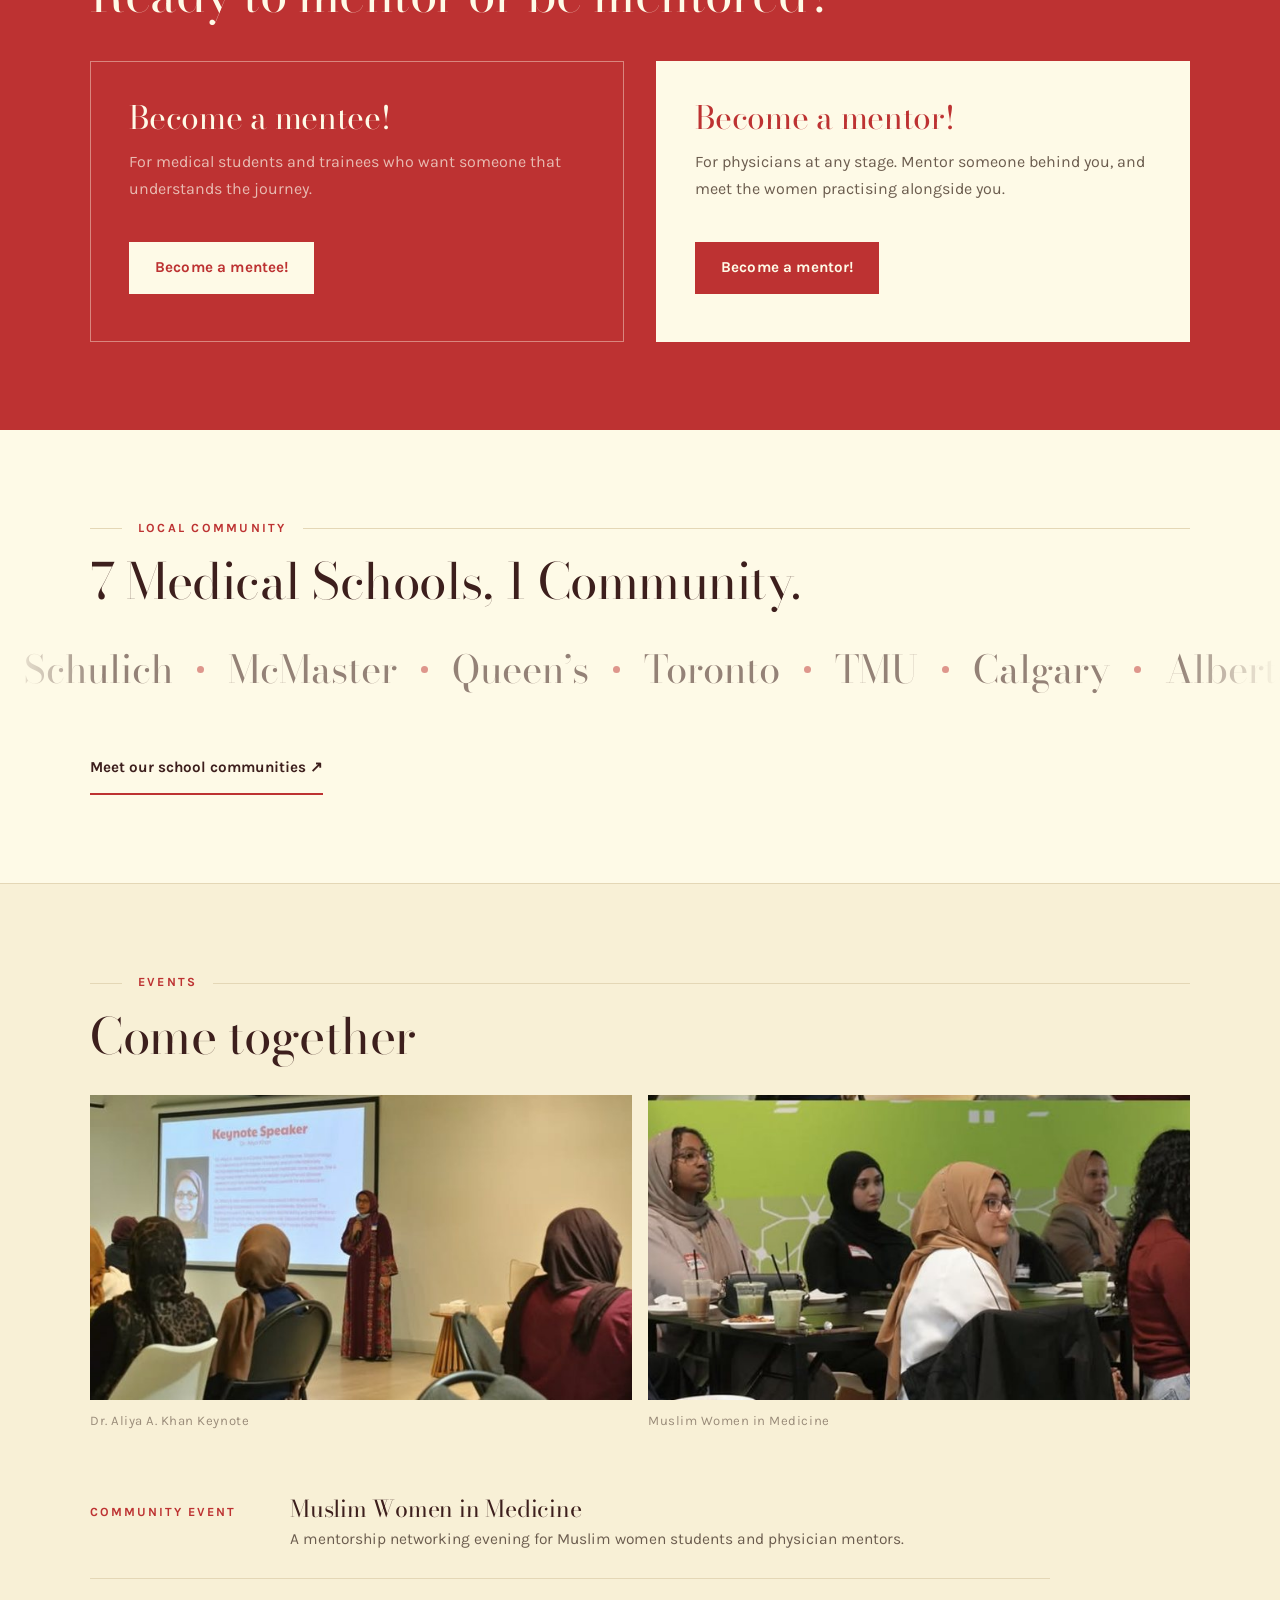
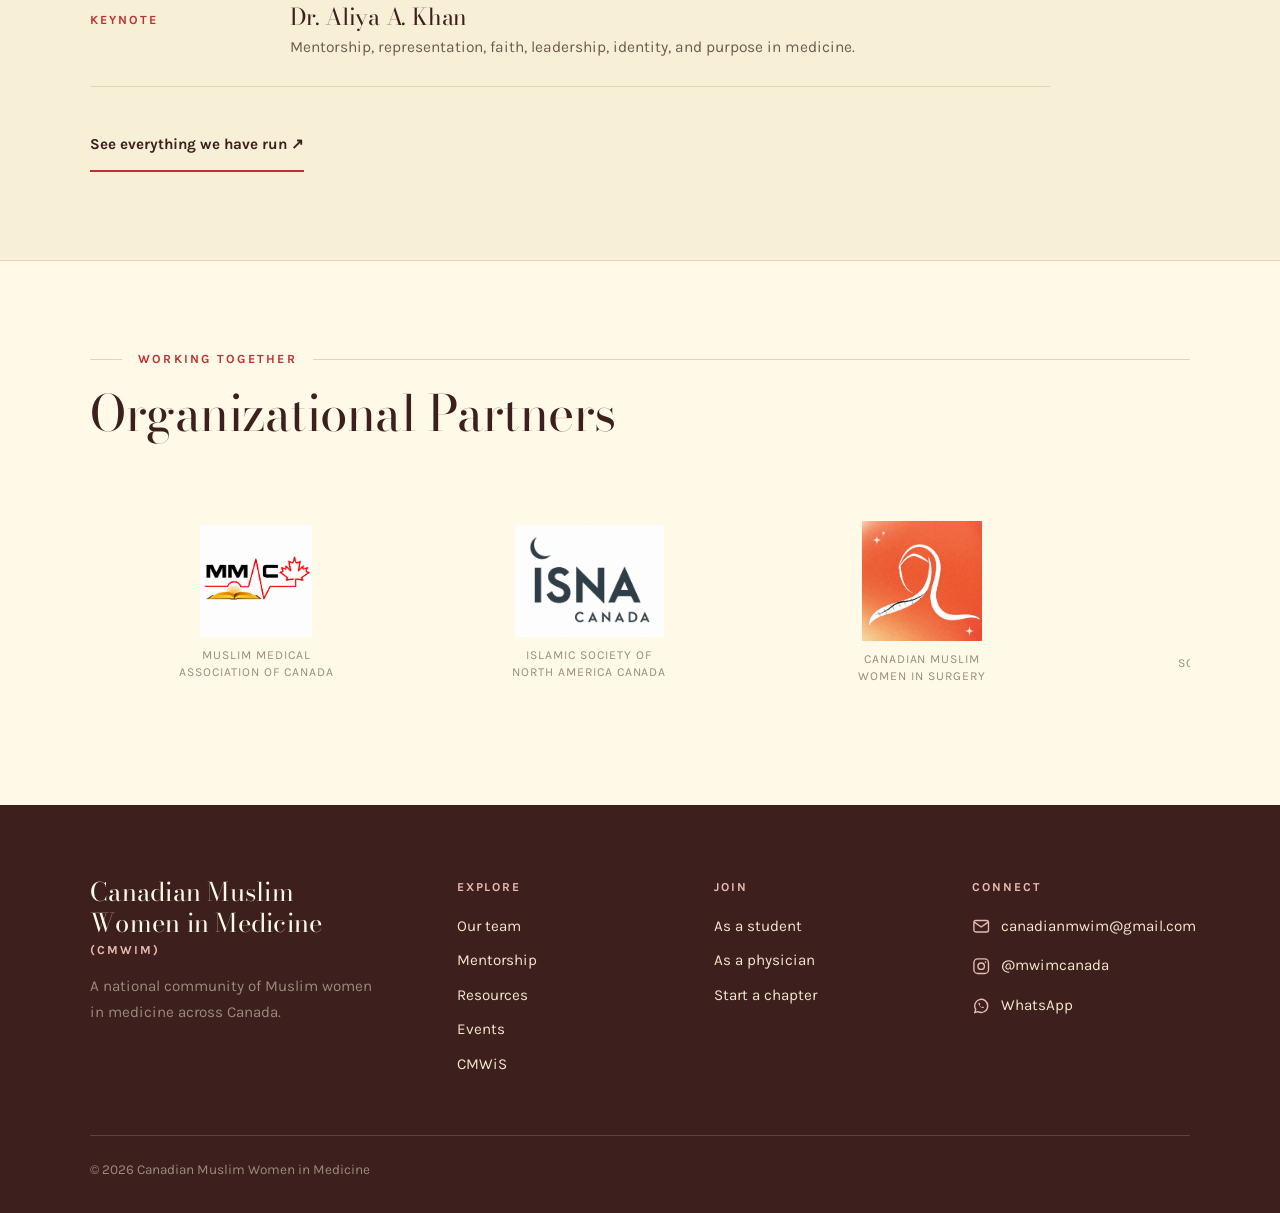
==== commit 34ceb50d: "Refine homepage introduction" ====
--- a/index.html
+++ b/index.html
@@ -57,7 +57,7 @@
           <span class="hero-line"><span style="--d:200ms">we <em>connect, uplift,</em></span></span>
           <span class="hero-line"><span style="--d:320ms"><em>and thrive</em> together.</span></span>
         </h1>
-        <p class="hero-lede" data-reveal style="--d:520ms">Canadian Muslim Women in Medicine (CMWIM) aims to foster community and empower Muslim women physicians and medical students from across Canada.</p>
+        <p class="hero-lede" data-reveal style="--d:520ms">Canadian Muslim Women in Medicine (CMWIM) aims to foster community and empower Muslim women physicians and medical students across Canada.</p>
         <div class="acts" data-reveal style="--d:640ms">
           <a class="act" href="#join">Join the movement</a>
           <a class="act-line" href="team.html">Meet the women here <span>&#8599;</span></a>
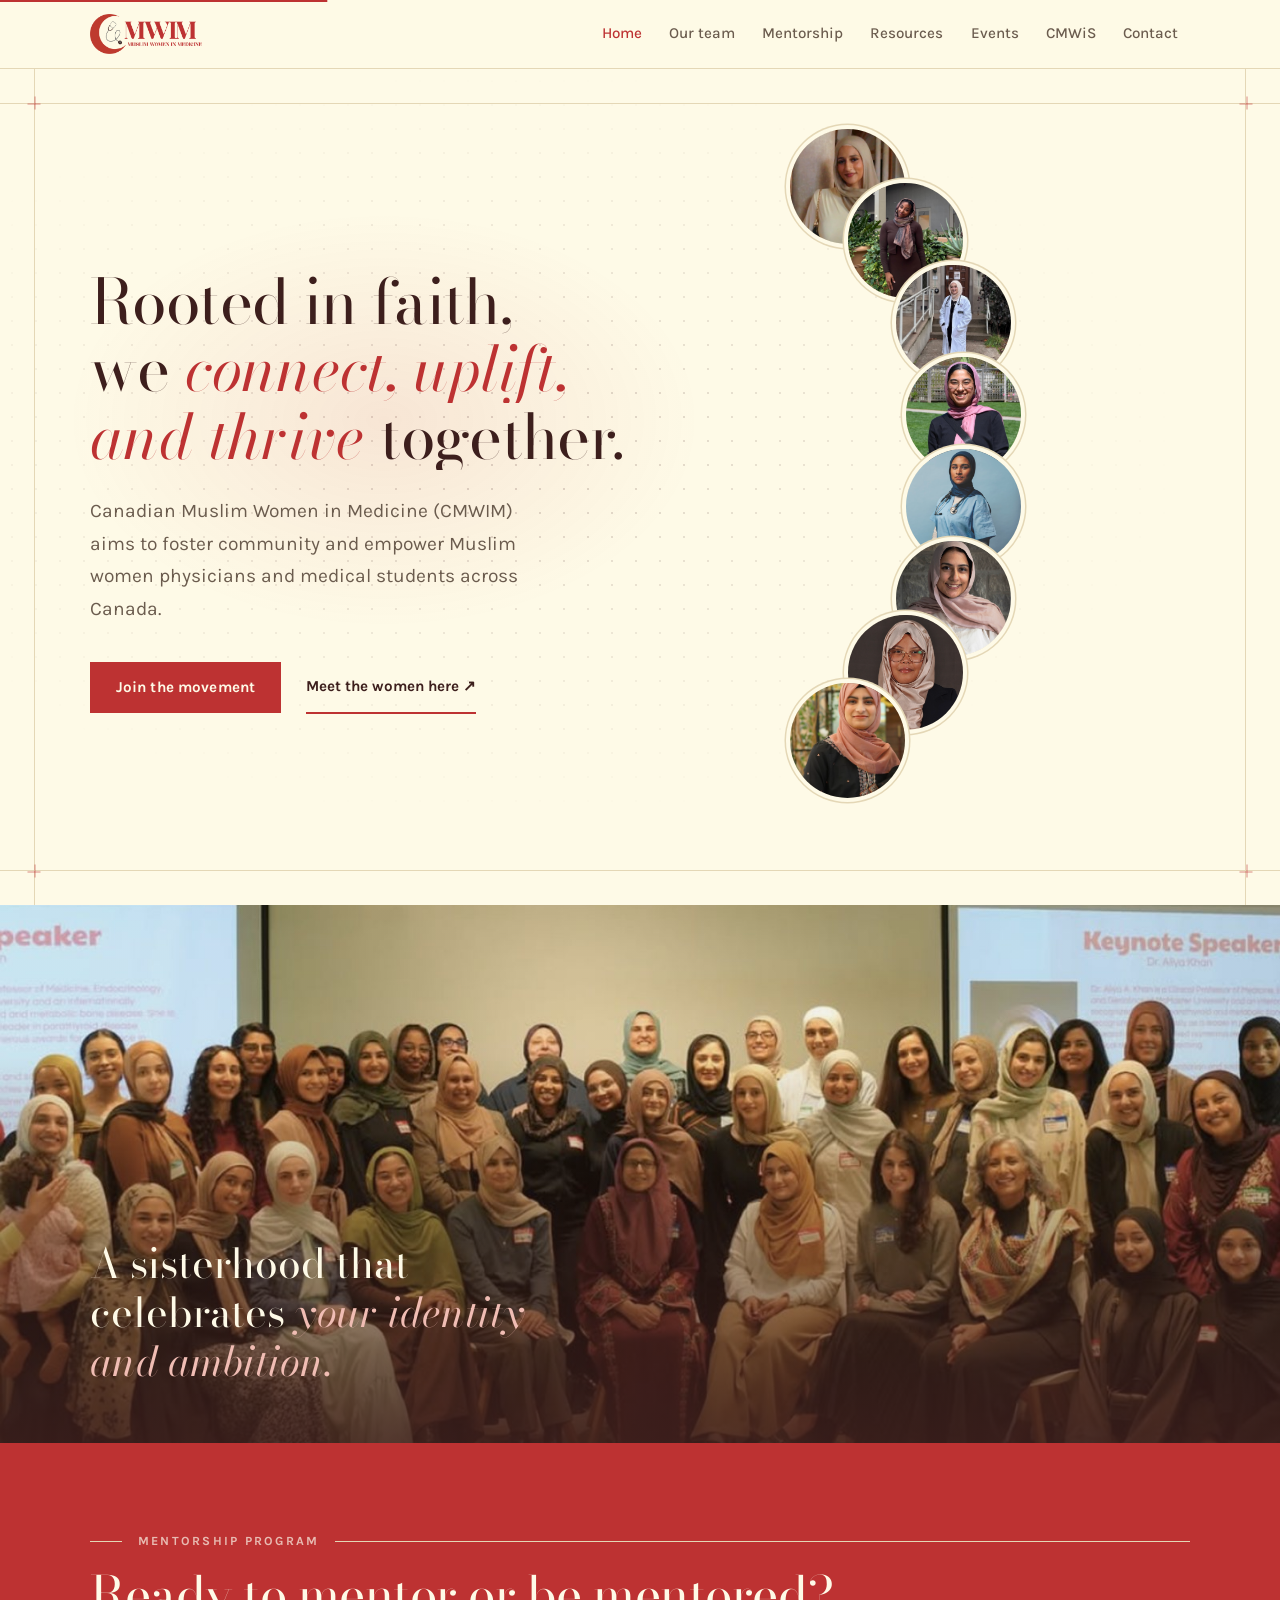
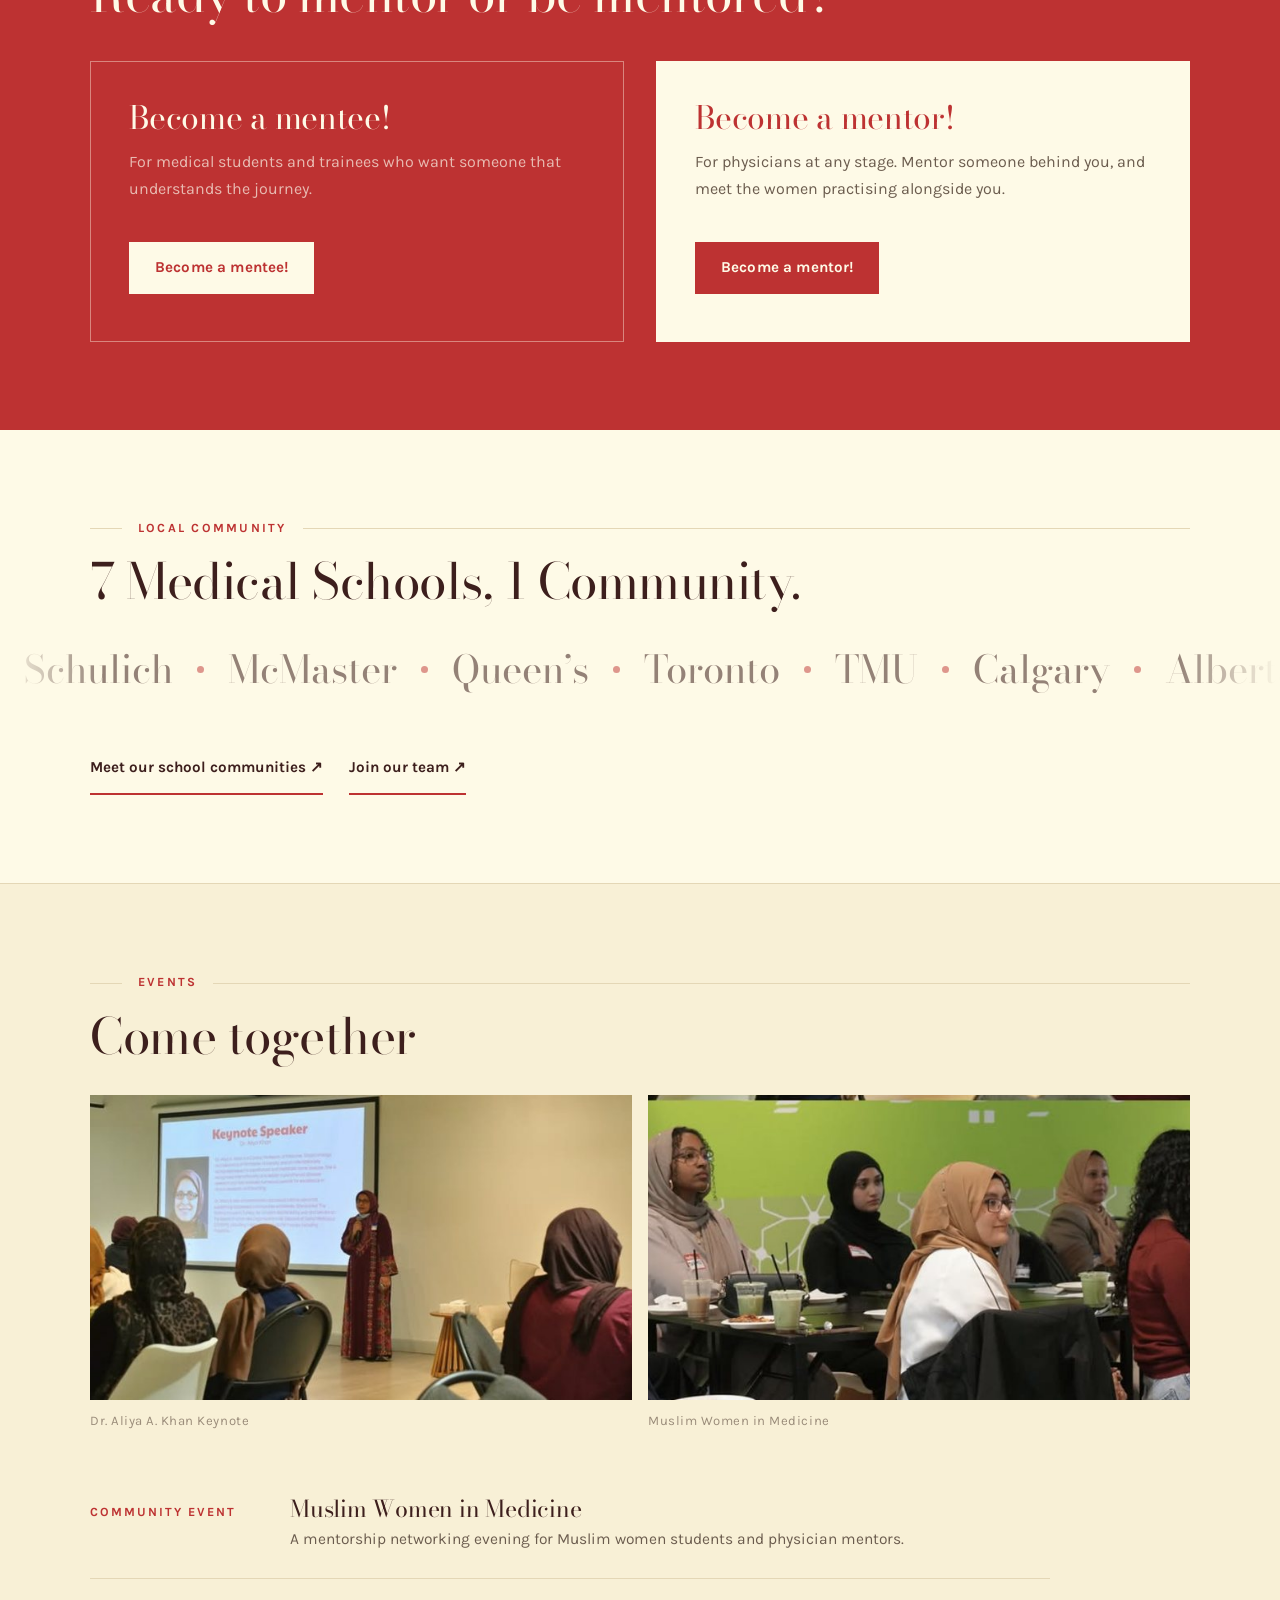
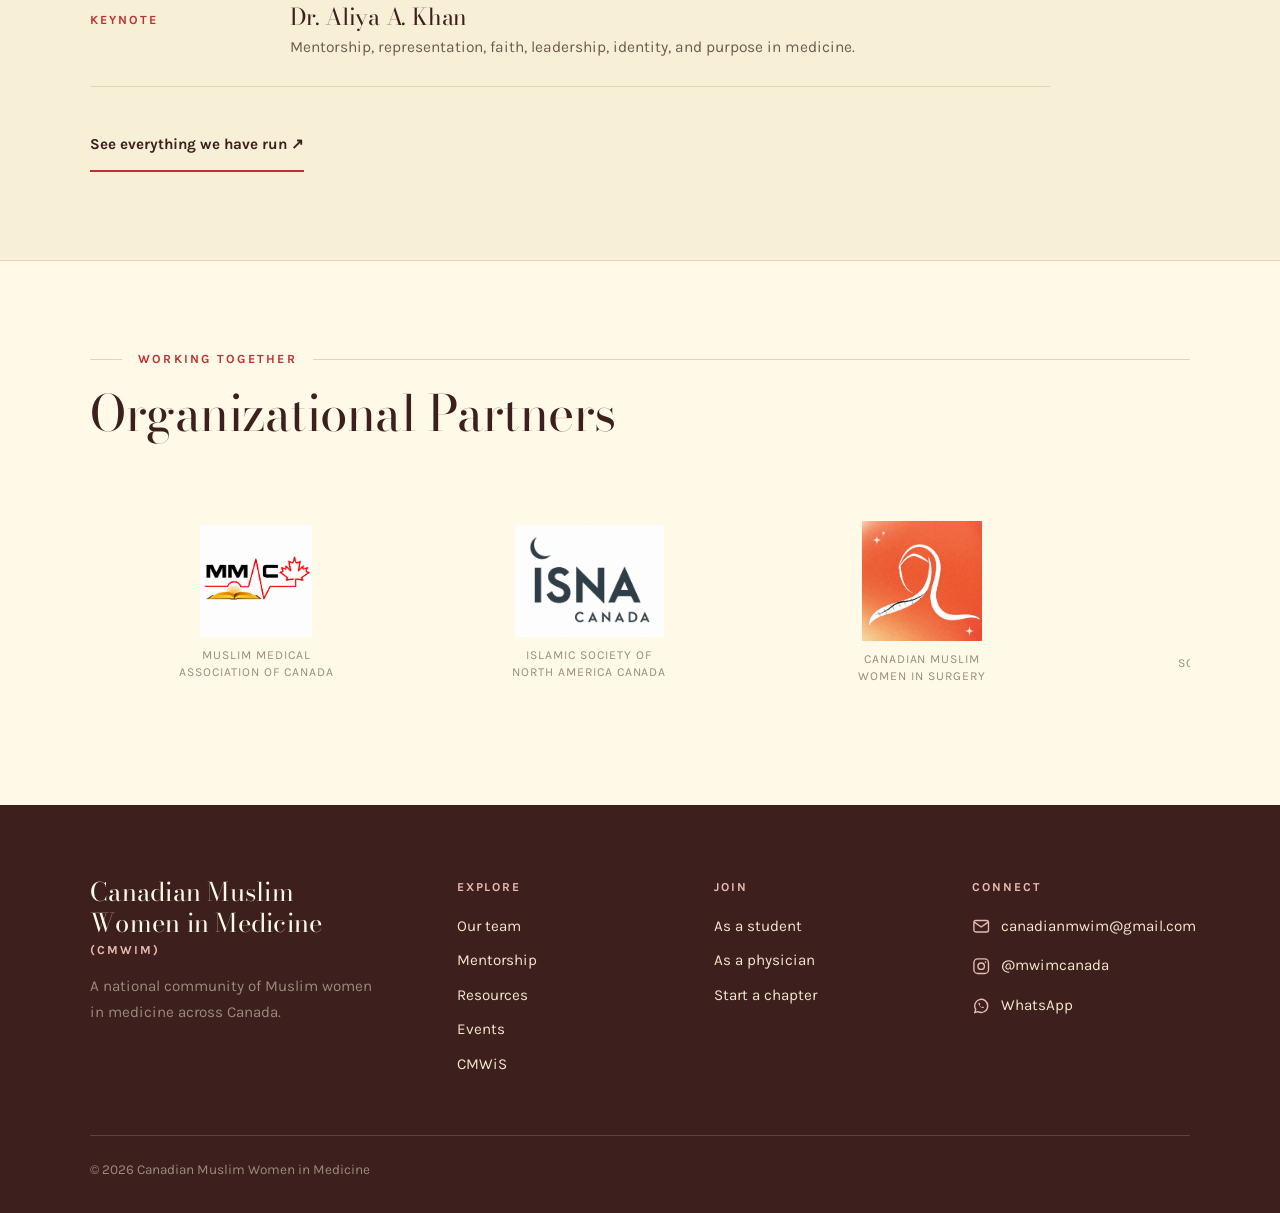
==== commit 8edd530e: "Add exec team application links" ====
--- a/index.html
+++ b/index.html
@@ -108,7 +108,12 @@
     <div class="marquee" data-reveal style="--d:150ms" aria-label="Chapters at Schulich, McMaster, Queen's, Toronto, TMU, Calgary and Alberta">
       <div class="marquee-row" aria-hidden="true"><span>Schulich</span><i></i><span>McMaster</span><i></i><span>Queen&rsquo;s</span><i></i><span>Toronto</span><i></i><span>TMU</span><i></i><span>Calgary</span><i></i><span>Alberta</span><i></i><span>Schulich</span><i></i><span>McMaster</span><i></i><span>Queen&rsquo;s</span><i></i><span>Toronto</span><i></i><span>TMU</span><i></i><span>Calgary</span><i></i><span>Alberta</span><i></i></div>
     </div>
-    <div class="wrap"><p class="section-route" data-reveal><a class="act-line" href="team.html">Meet our school communities <span>&#8599;</span></a></p></div>
+    <div class="wrap">
+      <div class="acts section-route" data-reveal>
+        <a class="act-line" href="team.html">Meet our school communities <span>&#8599;</span></a>
+        <a class="act-line" href="https://forms.gle/JXuZpXTwaWxf7XnY7" target="_blank" rel="noopener">Join our team <span>&#8599;</span></a>
+      </div>
+    </div>
   </section>
 
   <section class="band band-warm">
--- a/assets/css/cmwim.css
+++ b/assets/css/cmwim.css
@@ -133,6 +133,8 @@
   transition: color .18s var(--ease);
 }
 .act-line:hover { color: var(--red); }
+.band-red .act-line { color: var(--cream); border-bottom-color: var(--red-soft); }
+.band-red .act-line:hover { color: #fff; }
 .acts { display: flex; flex-wrap: wrap; align-items: center; gap: 1.6rem; margin-top: 2.2rem; }
 .section-heading-link:link,
 .section-heading-link:visited,
